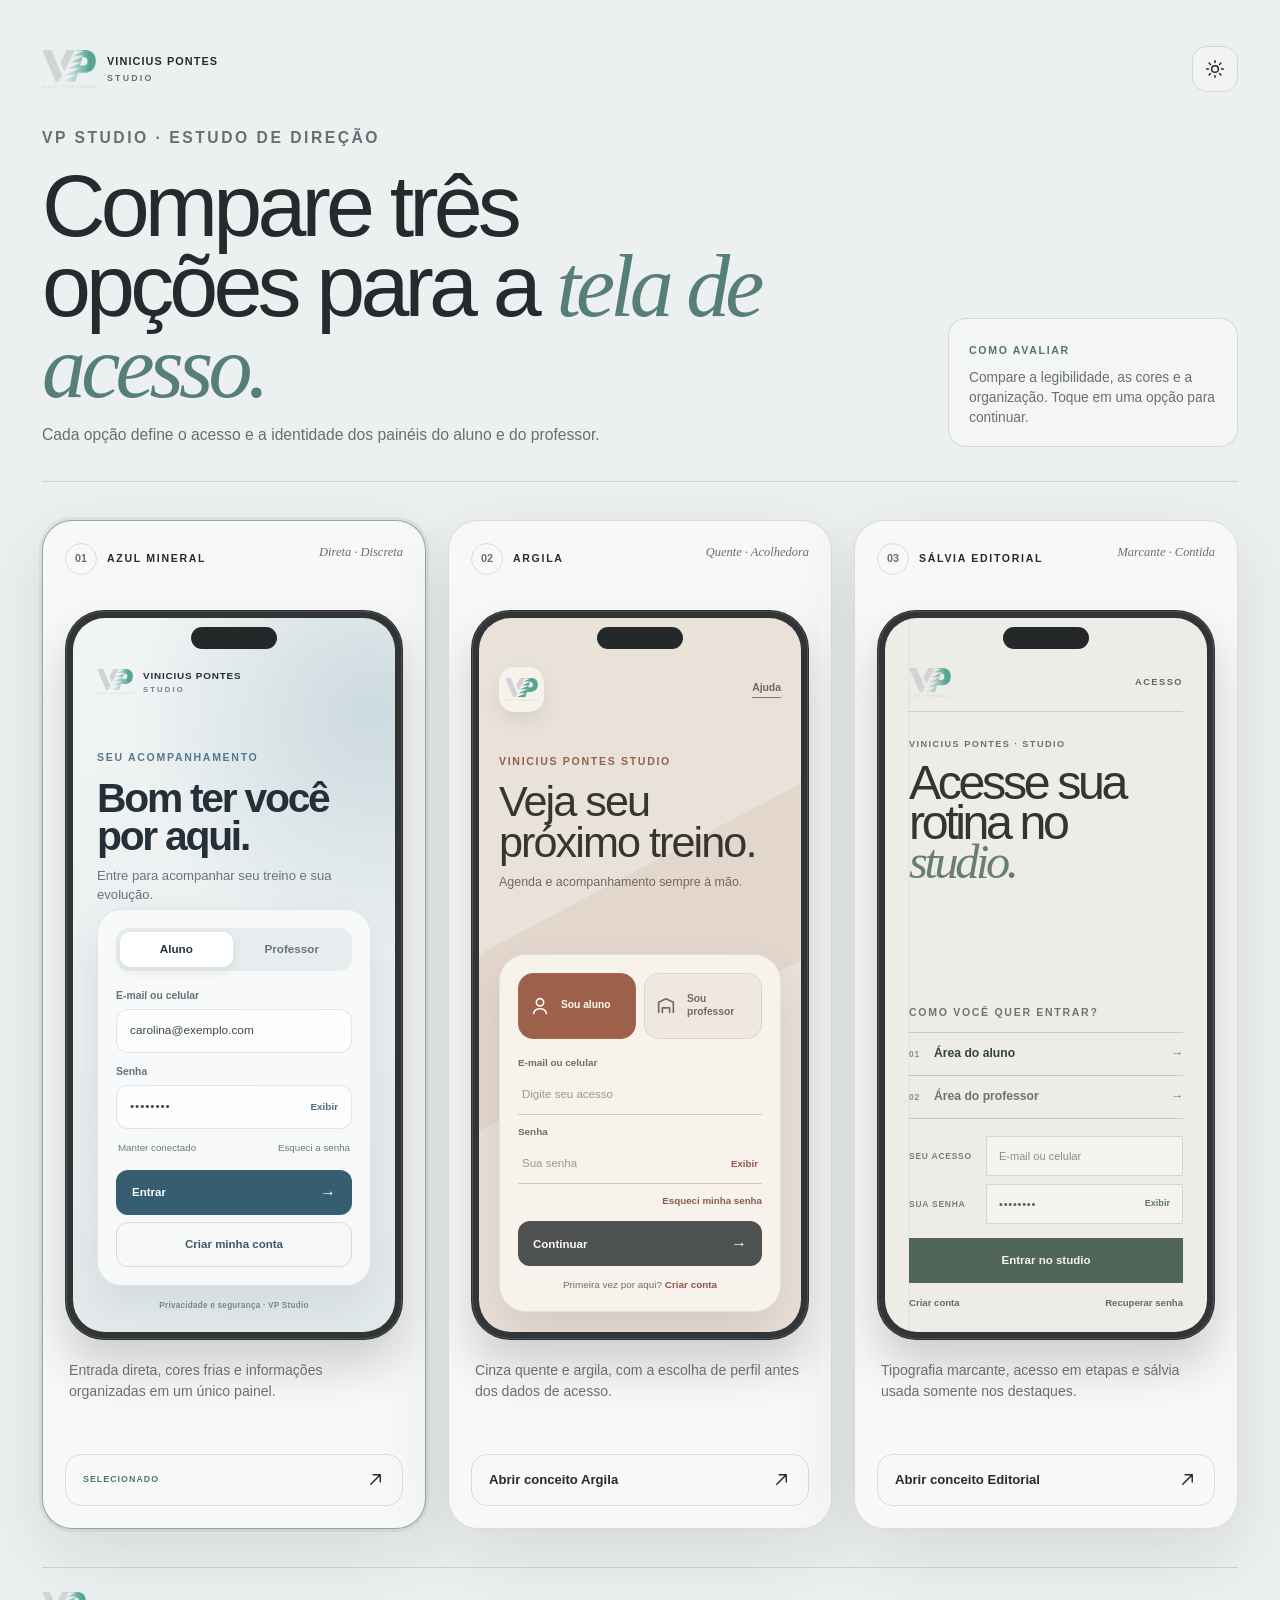
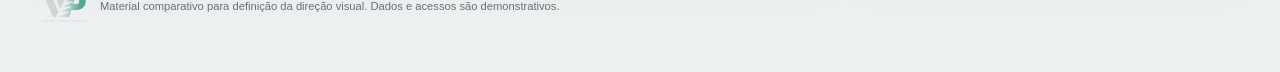
==== index.html @ a53270fe "Publicar demonstração VP Studio" ====
<!doctype html>
<html lang="pt-BR" data-experience="mineral">
  <head>
    <meta charset="UTF-8" />
    <meta name="viewport" content="width=device-width, initial-scale=1, viewport-fit=cover" />
    <meta name="theme-color" content="#f2f0eb" />
    <meta name="description" content="Aplicativo de homologação do Vinicius Pontes Studio." />
    <meta name="apple-mobile-web-app-capable" content="yes" />
    <meta name="apple-mobile-web-app-status-bar-style" content="default" />
    <meta name="apple-mobile-web-app-title" content="VP Studio" />
    <link rel="manifest" href="manifest.webmanifest" />
    <link rel="apple-touch-icon" href="assets/icons/icon-192.png" />
    <link rel="stylesheet" href="styles.css?v=9" />
    <link rel="stylesheet" href="experience-tokens.css?v=9" />
    <link rel="stylesheet" href="login-options.css?v=9" id="experience-picker-styles" />
    <title>VP Studio</title>
  </head>
  <body>
    <svg class="icon-library" aria-hidden="true">
      <symbol id="icon-home" viewBox="0 0 24 24">
        <path d="M3.5 10.7 12 3.8l8.5 6.9v9H4v-9Z" />
        <path d="M9.2 19.7v-5.5h5.6v5.5" />
      </symbol>
      <symbol id="icon-calendar" viewBox="0 0 24 24">
        <path d="M4 6.8h16v13H4zM7.5 3.5v6M16.5 3.5v6M4 10.5h16" />
      </symbol>
      <symbol id="icon-workout" viewBox="0 0 24 24">
        <path d="M7 7.2v9.6M4 9v6M17 7.2v9.6M20 9v6M7 12h10" />
      </symbol>
      <symbol id="icon-chart" viewBox="0 0 24 24">
        <path d="M4 19.5V5M4 19.5h16M7.5 16l3.2-4.1 3 1.9 5-7" />
      </symbol>
      <symbol id="icon-user" viewBox="0 0 24 24">
        <circle cx="12" cy="8" r="4" />
        <path d="M4.8 20c.8-4 3.2-6 7.2-6s6.4 2 7.2 6" />
      </symbol>
      <symbol id="icon-users" viewBox="0 0 24 24">
        <circle cx="9" cy="8.5" r="3.4" />
        <path d="M3.5 19c.6-3.4 2.5-5.2 5.5-5.2s4.9 1.8 5.5 5.2M15 6.2a3.2 3.2 0 0 1 0 6.1M15.5 14.3c2.8.2 4.5 1.7 5 4.7" />
      </symbol>
      <symbol id="icon-plus" viewBox="0 0 24 24">
        <path d="M12 4v16M4 12h16" />
      </symbol>
      <symbol id="icon-bell" viewBox="0 0 24 24">
        <path d="M18.2 9.9c0-3.8-2.2-6.2-6.2-6.2S5.8 6.1 5.8 9.9c0 4.8-1.8 5.4-2.2 7.1h16.8c-.4-1.7-2.2-2.3-2.2-7.1ZM9.4 20h5.2" />
      </symbol>
      <symbol id="icon-sun" viewBox="0 0 24 24">
        <circle cx="12" cy="12" r="4" />
        <path d="M12 2v2.2M12 19.8V22M2 12h2.2M19.8 12H22M4.9 4.9l1.6 1.6M17.5 17.5l1.6 1.6M19.1 4.9l-1.6 1.6M6.5 17.5l-1.6 1.6" />
      </symbol>
      <symbol id="icon-moon" viewBox="0 0 24 24">
        <path d="M20.2 15.2A8.2 8.2 0 0 1 8.8 3.8a8.2 8.2 0 1 0 11.4 11.4Z" />
      </symbol>
      <symbol id="icon-arrow" viewBox="0 0 24 24">
        <path d="M5 12h14M14 7l5 5-5 5" />
      </symbol>
      <symbol id="icon-back" viewBox="0 0 24 24">
        <path d="m14.5 5-7 7 7 7" />
      </symbol>
      <symbol id="icon-check" viewBox="0 0 24 24">
        <path d="m5 12.5 4.4 4.4L19.5 7" />
      </symbol>
      <symbol id="icon-credit" viewBox="0 0 24 24">
        <rect x="3.5" y="5" width="17" height="14" rx="2.5" />
        <path d="M3.5 9.5h17M7 15h4" />
      </symbol>
      <symbol id="icon-clock" viewBox="0 0 24 24">
        <circle cx="12" cy="12" r="8.5" />
        <path d="M12 7v5l3.5 2" />
      </symbol>
      <symbol id="icon-more" viewBox="0 0 24 24">
        <circle cx="5" cy="12" r="1" />
        <circle cx="12" cy="12" r="1" />
        <circle cx="19" cy="12" r="1" />
      </symbol>
      <symbol id="icon-search" viewBox="0 0 24 24">
        <circle cx="10.5" cy="10.5" r="6.5" />
        <path d="m15.5 15.5 4.5 4.5" />
      </symbol>
      <symbol id="icon-lock" viewBox="0 0 24 24">
        <rect x="5" y="10" width="14" height="10" rx="2" />
        <path d="M8 10V7.8a4 4 0 0 1 8 0V10" />
      </symbol>
      <symbol id="icon-download" viewBox="0 0 24 24">
        <path d="M12 3.5v11M7.5 10l4.5 4.5 4.5-4.5M4 19.5h16" />
      </symbol>
      <symbol id="icon-log-out" viewBox="0 0 24 24">
        <path d="M10 4H5v16h5M14 8l4 4-4 4M8 12h10" />
      </symbol>
      <symbol id="icon-palette" viewBox="0 0 24 24">
        <path d="M12 3.5a8.5 8.5 0 1 0 0 17h1.2a1.7 1.7 0 0 0 1.3-2.8 1.7 1.7 0 0 1 1.3-2.8H18a3.5 3.5 0 0 0 3.5-3.5A7.9 7.9 0 0 0 12 3.5Z" />
        <circle cx="7.8" cy="10" r=".8" />
        <circle cx="10.2" cy="6.9" r=".8" />
        <circle cx="14.2" cy="7" r=".8" />
        <circle cx="16.6" cy="10.1" r=".8" />
      </symbol>
      <symbol id="icon-close" viewBox="0 0 24 24">
        <path d="m6 6 12 12M18 6 6 18" />
      </symbol>
    </svg>

    <main id="app">
      <section class="experience-screen is-active" id="experience-screen" aria-labelledby="experience-title">
        <div class="concept-page">
          <header class="concept-header">
            <div class="concept-topbar">
              <div class="concept-brand" aria-label="Vinicius Pontes Studio">
                <img src="assets/brand/vp-logo-gradient.png" alt="" />
                <span>VINICIUS PONTES<small>STUDIO</small></span>
              </div>
              <button class="picker-theme-control" type="button" data-theme-toggle aria-label="Ativar tema escuro">
                <svg class="theme-icon theme-icon--light"><use href="#icon-sun"></use></svg>
                <svg class="theme-icon theme-icon--dark"><use href="#icon-moon"></use></svg>
              </button>
            </div>

            <div class="concept-heading">
              <p class="kicker">VP STUDIO · ESTUDO DE DIREÇÃO</p>
              <h1 id="experience-title">Compare três opções para a <em>tela de acesso.</em></h1>
              <p>Cada opção define o acesso e a identidade dos painéis do aluno e do professor.</p>
            </div>

            <aside class="review-note">
              <span>COMO AVALIAR</span>
              <p>Compare a legibilidade, as cores e a organização. Toque em uma opção para continuar.</p>
            </aside>
          </header>

          <section class="concept-grid" aria-label="Alternativas para a tela de acesso">
            <article class="concept-card concept-card--mineral">
              <header class="concept-card__header">
                <div>
                  <span class="concept-number">01</span>
                  <p>AZUL MINERAL</p>
                </div>
                <span class="concept-tone">Direta · Discreta</span>
              </header>

              <div class="phone-frame">
                <section class="login-preview login-preview--mineral" aria-label="Prévia do conceito Azul Mineral">
                  <header class="mineral-brand">
                    <img src="assets/brand/vp-logo-gradient.png" alt="VP Studio" />
                    <span><strong>VINICIUS PONTES</strong><small>STUDIO</small></span>
                  </header>

                  <div class="mineral-intro">
                    <span class="screen-label">SEU ACOMPANHAMENTO</span>
                    <h2>Bom ter você<br />por aqui.</h2>
                    <p>Entre para acompanhar seu treino e sua evolução.</p>
                  </div>

                  <div class="mineral-form">
                    <div class="role-segment" aria-label="Tipo de acesso">
                      <span class="is-active">Aluno</span>
                      <span>Professor</span>
                    </div>
                    <label class="preview-field">
                      <span>E-mail ou celular</span>
                      <span class="input-surface">carolina@exemplo.com</span>
                    </label>
                    <label class="preview-field">
                      <span>Senha</span>
                      <span class="input-surface input-surface--password">•••••••• <b>Exibir</b></span>
                    </label>
                    <div class="form-assist">
                      <span>Manter conectado</span>
                      <span>Esqueci a senha</span>
                    </div>
                    <span class="preview-primary">Entrar <b aria-hidden="true">→</b></span>
                    <span class="preview-secondary">Criar minha conta</span>
                  </div>

                  <footer class="preview-footer">Privacidade e segurança · VP Studio</footer>
                </section>
              </div>

              <p class="concept-description">Entrada direta, cores frias e informações organizadas em um único painel.</p>
              <button class="open-concept" type="button" data-experience-choice="mineral">
                <span>Abrir conceito Mineral</span>
                <svg viewBox="0 0 24 24" aria-hidden="true"><path d="M6 18 18 6M9 6h9v9" /></svg>
              </button>
            </article>

            <article class="concept-card concept-card--terracota">
              <header class="concept-card__header">
                <div>
                  <span class="concept-number">02</span>
                  <p>ARGILA</p>
                </div>
                <span class="concept-tone">Quente · Acolhedora</span>
              </header>

              <div class="phone-frame">
                <section class="login-preview login-preview--terracota" aria-label="Prévia do conceito Argila">
                  <header class="clay-topbar">
                    <span class="clay-mark"><img src="assets/brand/vp-logo.png" alt="VP Studio" /></span>
                    <span class="clay-support">Ajuda</span>
                  </header>

                  <div class="clay-message">
                    <span class="screen-label">VINICIUS PONTES STUDIO</span>
                    <h2>Veja seu<br />próximo treino.</h2>
                    <p>Agenda e acompanhamento sempre à mão.</p>
                  </div>

                  <div class="clay-panel">
                    <div class="role-cards" aria-label="Tipo de acesso">
                      <span class="role-card is-active">
                        <svg viewBox="0 0 24 24" aria-hidden="true"><path d="M12 12a4 4 0 1 0 0-8 4 4 0 0 0 0 8ZM5 20c.8-3.3 3.2-5 7-5s6.2 1.7 7 5" /></svg>
                        <b>Sou aluno</b>
                      </span>
                      <span class="role-card">
                        <svg viewBox="0 0 24 24" aria-hidden="true"><path d="M4 19V8l8-4 8 4v11M8 19v-5h8v5" /></svg>
                        <b>Sou professor</b>
                      </span>
                    </div>
                    <label class="clay-field">
                      <span>E-mail ou celular</span>
                      <span class="clay-input">Digite seu acesso</span>
                    </label>
                    <label class="clay-field">
                      <span>Senha</span>
                      <span class="clay-input clay-input--password">Sua senha <b>Exibir</b></span>
                    </label>
                    <span class="clay-forgot">Esqueci minha senha</span>
                    <span class="clay-primary">Continuar <b aria-hidden="true">→</b></span>
                    <p class="clay-account">Primeira vez por aqui? <strong>Criar conta</strong></p>
                  </div>
                </section>
              </div>

              <p class="concept-description">Cinza quente e argila, com a escolha de perfil antes dos dados de acesso.</p>
              <button class="open-concept" type="button" data-experience-choice="terracota">
                <span>Abrir conceito Argila</span>
                <svg viewBox="0 0 24 24" aria-hidden="true"><path d="M6 18 18 6M9 6h9v9" /></svg>
              </button>
            </article>

            <article class="concept-card concept-card--editorial">
              <header class="concept-card__header">
                <div>
                  <span class="concept-number">03</span>
                  <p>SÁLVIA EDITORIAL</p>
                </div>
                <span class="concept-tone">Marcante · Contida</span>
              </header>

              <div class="phone-frame">
                <section class="login-preview login-preview--editorial" aria-label="Prévia do conceito Sálvia Editorial">
                  <header class="editorial-top">
                    <img src="assets/brand/vp-logo-gradient.png" alt="VP Studio" />
                    <span>ACESSO</span>
                  </header>

                  <div class="editorial-title">
                    <p>VINICIUS PONTES · STUDIO</p>
                    <h2>Acesse sua<br />rotina no<br /><em>studio.</em></h2>
                  </div>

                  <div class="editorial-access">
                    <span class="editorial-label">COMO VOCÊ QUER ENTRAR?</span>
                    <div class="editorial-roles" aria-label="Tipo de acesso">
                      <span class="is-active"><b>01</b> Área do aluno <i>→</i></span>
                      <span><b>02</b> Área do professor <i>→</i></span>
                    </div>
                    <label class="editorial-field">
                      <span>SEU ACESSO</span>
                      <span class="editorial-input">E-mail ou celular</span>
                    </label>
                    <label class="editorial-field">
                      <span>SUA SENHA</span>
                      <span class="editorial-input editorial-input--password">•••••••• <b>Exibir</b></span>
                    </label>
                    <span class="editorial-primary">Entrar no studio</span>
                    <div class="editorial-links">
                      <span>Criar conta</span>
                      <span>Recuperar senha</span>
                    </div>
                  </div>
                </section>
              </div>

              <p class="concept-description">Tipografia marcante, acesso em etapas e sálvia usada somente nos destaques.</p>
              <button class="open-concept" type="button" data-experience-choice="editorial">
                <span>Abrir conceito Editorial</span>
                <svg viewBox="0 0 24 24" aria-hidden="true"><path d="M6 18 18 6M9 6h9v9" /></svg>
              </button>
            </article>
          </section>

          <footer class="page-footer">
            <img src="assets/brand/vp-logo-gradient.png" alt="" />
            <p>Material comparativo para definição da direção visual. Dados e acessos são demonstrativos.</p>
          </footer>
        </div>
      </section>

      <section class="login-screen" id="login-screen" aria-labelledby="login-title" hidden>
        <aside class="login-story" aria-label="Apresentação do studio">
          <div class="login-story__brand">
            <img src="assets/brand/vp-logo-gradient.png" alt="Vinicius Pontes Studio" />
            <span>SAÚDE <i></i> PERFORMANCE</span>
          </div>
          <div class="login-story__copy">
            <span class="overline">ACOMPANHAMENTO INDIVIDUAL</span>
            <h1>Disciplina supera motivação.</h1>
            <p>Treinos, horários e acompanhamento em um só acesso.</p>
          </div>
          <div class="login-story__status">
            <span>AMBIENTE DE TESTES</span>
            <strong>Use apenas dados fictícios</strong>
          </div>
        </aside>

        <section class="login-panel">
          <header class="login-panel__header">
            <a class="mobile-brand" href="index.html" aria-label="VP Studio">
              <img src="assets/brand/vp-logo-gradient.png" alt="" />
              <span>VINICIUS PONTES<small>STUDIO</small></span>
            </a>
            <div class="login-panel__controls">
              <button class="icon-control" type="button" data-open-experience aria-label="Trocar visual">
                <svg><use href="#icon-palette"></use></svg>
              </button>
              <button class="icon-control theme-control" type="button" data-theme-toggle aria-label="Ativar tema escuro">
                <svg class="theme-icon theme-icon--light"><use href="#icon-sun"></use></svg>
                <svg class="theme-icon theme-icon--dark"><use href="#icon-moon"></use></svg>
              </button>
            </div>
          </header>

          <div class="login-panel__body">
            <div class="login-heading">
              <span class="overline">ACESSO AO STUDIO</span>
              <h2 id="login-title">Boas-vindas.</h2>
              <p class="login-motto">Disciplina supera motivação.</p>
              <p class="login-instruction">Escolha seu perfil para continuar.</p>
            </div>

            <div class="role-selector" role="group" aria-label="Perfil de acesso">
              <button class="role-selector__item is-active" type="button" data-access-role="student" aria-pressed="true">
                <svg><use href="#icon-user"></use></svg>
                <span><strong>Aluno</strong><small>Treinos e acompanhamento</small></span>
              </button>
              <button class="role-selector__item" type="button" data-access-role="coach" aria-pressed="false">
                <svg><use href="#icon-users"></use></svg>
                <span><strong>Professor</strong><small>Gestão do studio</small></span>
              </button>
            </div>

            <form class="login-form" id="login-form">
              <label class="field">
                <span>E-mail ou celular</span>
                <input id="login-identity" name="identity" type="text" value="carolina@vpstudio.com.br" autocomplete="username" required />
              </label>
              <label class="field">
                <span>Senha</span>
                <span class="field__password">
                  <input id="login-password" name="password" type="password" value="homologacao" autocomplete="current-password" required />
                  <button type="button" id="password-toggle" aria-label="Mostrar senha">Mostrar</button>
                </span>
              </label>
              <div class="login-help">
                <label><input type="checkbox" checked /> <span>Manter acesso neste aparelho</span></label>
                <button type="button" class="text-button" data-toast="Confira o e-mail cadastrado para recuperar sua senha.">Esqueci a senha</button>
              </div>
              <button class="button button--primary button--full" type="submit">
                Entrar
                <svg><use href="#icon-arrow"></use></svg>
              </button>
            </form>

            <div class="login-separator"><span>PRIMEIRO ACESSO</span></div>
            <button class="button button--secondary button--full" type="button" data-route="account">
              Criar minha conta
            </button>
          </div>
        </section>
      </section>

      <section class="workspace-shell" id="workspace-shell" hidden>
        <aside class="app-rail" aria-label="Navegação principal">
          <button class="rail-brand" type="button" data-route="home" aria-label="Ir para o início">
            <img src="assets/brand/vp-logo-gradient.png" alt="VP" />
          </button>
          <div class="rail-context">
            <span>VINICIUS PONTES</span>
            <strong>Studio</strong>
            <small id="rail-role">Área do aluno</small>
          </div>
          <nav class="rail-nav" id="rail-nav"></nav>
          <div class="rail-footer">
            <button class="rail-action" type="button" id="install-app-button" hidden>
              <svg><use href="#icon-download"></use></svg>
              <span>Instalar aplicativo</span>
            </button>
            <button class="rail-action" type="button" data-theme-toggle>
              <svg class="theme-icon theme-icon--light"><use href="#icon-sun"></use></svg>
              <svg class="theme-icon theme-icon--dark"><use href="#icon-moon"></use></svg>
              <span>Tema</span>
            </button>
            <button class="rail-action" type="button" data-logout>
              <svg><use href="#icon-log-out"></use></svg>
              <span>Sair</span>
            </button>
          </div>
        </aside>

        <section class="workspace">
          <header class="workspace-header">
            <div class="mobile-app-brand">
              <img src="assets/brand/vp-logo-gradient.png" alt="VP" />
              <span id="mobile-context">STUDIO</span>
            </div>
            <div class="workspace-title">
              <span id="page-overline">VISÃO GERAL</span>
              <h1 id="page-title">Início</h1>
            </div>
            <div class="workspace-actions">
              <span class="environment-badge">AVALIAÇÃO</span>
              <button class="icon-control workspace-theme-control" type="button" data-theme-toggle aria-label="Ativar tema escuro">
                <svg class="theme-icon theme-icon--light"><use href="#icon-sun"></use></svg>
                <svg class="theme-icon theme-icon--dark"><use href="#icon-moon"></use></svg>
              </button>
              <button class="icon-control" type="button" data-toast="Lembretes: check-in de hoje e aula às 18:30." aria-label="Notificações">
                <svg><use href="#icon-bell"></use></svg>
              </button>
              <button class="profile-chip" type="button" data-account-menu aria-haspopup="dialog" aria-label="Abrir conta">
                <span id="header-avatar">CM</span>
                <span><strong id="header-name">Carolina Mendes</strong><small id="header-role">Aluno</small></span>
              </button>
            </div>
          </header>

          <main class="workspace-content">
            <section class="app-view is-active" data-view="student-home">
              <header class="page-intro">
                <div>
                  <span class="overline">TERÇA, 28 DE JULHO</span>
                  <h2>Bom dia, Carolina.</h2>
                  <p class="daily-line">“Técnica primeiro. Carga depois.”</p>
                </div>
                <button class="button button--secondary desktop-only" type="button" data-route="agenda">
                  Ver agenda
                  <svg><use href="#icon-arrow"></use></svg>
                </button>
              </header>

              <button class="wellness-hero" type="button" data-route="wellness" id="wellness-hero">
                <span class="wellness-hero__status">
                  <i></i>
                  <small>CHECK-IN DE HOJE</small>
                  <strong id="wellness-status-title">Pendente</strong>
                </span>
                <span class="wellness-hero__copy">
                  <strong id="wellness-question-title">Como seu corpo está hoje?</strong>
                  <span id="wellness-question-helper">Sono, energia, recuperação e desconfortos em poucos passos.</span>
                </span>
                <span class="wellness-hero__action">
                  <b id="wellness-action-label">Responder agora</b>
                  <svg><use href="#icon-arrow"></use></svg>
                </span>
              </button>

              <section class="dashboard-grid dashboard-grid--student">
                <article class="card next-session-card">
                  <header class="card-header">
                    <span class="card-kicker">PRÓXIMA AULA</span>
                    <span class="status-pill status-pill--confirmed">Confirmada</span>
                  </header>
                  <div class="session-time">
                    <strong>18:30</strong>
                    <span><b>Hoje</b><small>Treino acompanhado</small></span>
                  </div>
                  <div class="session-meta">
                    <span>Grupo de força</span>
                    <span>50 min</span>
                  </div>
                  <button class="card-link" type="button" data-route="agenda">
                    Ver detalhes
                    <svg><use href="#icon-arrow"></use></svg>
                  </button>
                </article>

                <article class="card current-workout-card">
                  <header class="card-header">
                    <span class="card-kicker">TREINO ATUAL</span>
                    <span class="status-pill">12 de 16</span>
                  </header>
                  <h3>Força e mobilidade</h3>
                  <p>Inferiores, core e estabilidade de ombros.</p>
                  <div class="progress-block">
                    <span><b>75%</b> do ciclo concluído</span>
                    <i><b style="width:75%"></b></i>
                  </div>
                  <button class="card-link" type="button" data-route="workout">
                    Abrir treino
                    <svg><use href="#icon-arrow"></use></svg>
                  </button>
                </article>

                <article class="card payment-card">
                  <header class="card-header">
                    <span class="card-kicker">FINANCEIRO</span>
                    <svg><use href="#icon-credit"></use></svg>
                  </header>
                  <strong>Mensalidade vence em 3 dias</strong>
                  <p>Vencimento em 31 de julho.</p>
                  <button class="card-link" type="button" data-toast="Mensalidade de julho selecionada.">
                    Ver mensalidade
                    <svg><use href="#icon-arrow"></use></svg>
                  </button>
                </article>
              </section>

              <section class="section-block">
                <header class="section-title">
                  <div>
                    <span class="overline">SEU MÊS</span>
                    <h3>Acompanhamento</h3>
                  </div>
                  <button class="text-button" type="button" data-route="evolution">Ver evolução</button>
                </header>
                <div class="metric-strip">
                  <article>
                    <span>Frequência</span>
                    <strong>86%</strong>
                    <small>12 de 14 aulas</small>
                  </article>
                  <article>
                    <span>Carga total</span>
                    <strong>+8,2%</strong>
                    <small>em relação a junho</small>
                  </article>
                  <article>
                    <span>PSR média</span>
                    <strong>7,6</strong>
                    <small>últimos 14 dias</small>
                  </article>
                  <article>
                    <span>Sequência</span>
                    <strong>4</strong>
                    <small>semanas ativas</small>
                  </article>
                </div>
              </section>

              <section class="section-block">
                <header class="section-title">
                  <div>
                    <span class="overline">MURAL DO STUDIO</span>
                    <h3>Comunicados</h3>
                  </div>
                  <button class="text-button" type="button" data-toast="Você está vendo os comunicados mais recentes.">Ver todos</button>
                </header>
                <div class="notice-grid">
                  <button class="notice-card" type="button" data-toast="As avaliações físicas podem ser agendadas pela agenda.">
                    <span>28 JUL</span>
                    <strong>Semana de avaliação física</strong>
                    <p>Horários extras disponíveis até sexta-feira.</p>
                  </button>
                  <button class="notice-card notice-card--quiet" type="button" data-toast="Desafio de frequência selecionado.">
                    <span>01 AGO</span>
                    <strong>Desafio de frequência</strong>
                    <p>Quatro semanas para construir uma rotina consistente.</p>
                  </button>
                </div>
              </section>
            </section>

            <section class="app-view" data-view="student-agenda">
              <header class="page-intro page-intro--compact">
                <div>
                  <span class="overline">AGENDA</span>
                  <h2>Suas próximas aulas</h2>
                  <p>Agende, remarque ou acompanhe suas recorrências.</p>
                </div>
                <button class="button button--primary" type="button" data-toast="Escolha um dia e horário para continuar.">
                  <svg><use href="#icon-plus"></use></svg>
                  Agendar aula
                </button>
              </header>
              <div class="date-strip" role="list" aria-label="Dias da semana">
                <button type="button"><span>SEG</span><strong>27</strong></button>
                <button class="is-active" type="button"><span>TER</span><strong>28</strong><i></i></button>
                <button type="button"><span>QUA</span><strong>29</strong></button>
                <button type="button"><span>QUI</span><strong>30</strong></button>
                <button type="button"><span>SEX</span><strong>31</strong></button>
                <button type="button"><span>SÁB</span><strong>01</strong></button>
              </div>
              <div class="schedule-list">
                <article class="schedule-item schedule-item--accent">
                  <time>18:30</time>
                  <span class="schedule-item__line"></span>
                  <div>
                    <span class="status-pill status-pill--confirmed">Confirmada</span>
                    <h3>Treino acompanhado</h3>
                    <p>Grupo de força · Vinicius Pontes · 50 min</p>
                  </div>
                  <button class="icon-control" type="button" data-toast="Detalhes desta aula abertos."><svg><use href="#icon-more"></use></svg></button>
                </article>
                <article class="schedule-item">
                  <time>17:45</time>
                  <span class="schedule-item__line"></span>
                  <div>
                    <span class="status-pill">Recorrente</span>
                    <h3>Treino individual</h3>
                    <p>Quinta, 30 de julho · 60 min</p>
                  </div>
                  <button class="icon-control" type="button" data-toast="Detalhes desta aula abertos."><svg><use href="#icon-more"></use></svg></button>
                </article>
                <article class="schedule-item">
                  <time>09:00</time>
                  <span class="schedule-item__line"></span>
                  <div>
                    <span class="status-pill status-pill--attention">Avaliação</span>
                    <h3>Avaliação física</h3>
                    <p>Sábado, 1 de agosto · 45 min</p>
                  </div>
                  <button class="icon-control" type="button" data-toast="Detalhes desta avaliação abertos."><svg><use href="#icon-more"></use></svg></button>
                </article>
              </div>
            </section>

            <section class="app-view" data-view="student-workout">
              <header class="page-intro page-intro--compact">
                <div>
                  <span class="overline">CICLO 03 · TREINO 12</span>
                  <h2>Força e mobilidade</h2>
                  <p>Atualizado por Vinicius em 27 de julho.</p>
                </div>
                <span class="workout-duration"><svg><use href="#icon-clock"></use></svg> 52 min</span>
              </header>
              <div class="workout-summary">
                <div><span>Exercícios</span><strong>7</strong></div>
                <div><span>Séries</span><strong>24</strong></div>
                <div><span>Ênfase</span><strong>Inferiores</strong></div>
                <div><span>Última PSE</span><strong>7/10</strong></div>
              </div>
              <div class="exercise-list">
                <article>
                  <span class="exercise-order">01</span>
                  <div class="exercise-thumb"><span>AG</span></div>
                  <div><h3>Agachamento livre</h3><p>4 séries · 8 repetições · 42 kg</p></div>
                  <button class="icon-control" type="button" data-toast="Agachamento livre selecionado."><svg><use href="#icon-arrow"></use></svg></button>
                </article>
                <article>
                  <span class="exercise-order">02</span>
                  <div class="exercise-thumb"><span>LG</span></div>
                  <div><h3>Leg press 45°</h3><p>4 séries · 10 repetições · 120 kg</p></div>
                  <button class="icon-control" type="button" data-toast="Leg press 45° selecionado."><svg><use href="#icon-arrow"></use></svg></button>
                </article>
                <article>
                  <span class="exercise-order">03</span>
                  <div class="exercise-thumb"><span>ST</span></div>
                  <div><h3>Stiff com halteres</h3><p>3 séries · 10 repetições · 18 kg</p></div>
                  <button class="icon-control" type="button" data-toast="Stiff com halteres selecionado."><svg><use href="#icon-arrow"></use></svg></button>
                </article>
                <article>
                  <span class="exercise-order">04</span>
                  <div class="exercise-thumb"><span>RM</span></div>
                  <div><h3>Remada baixa</h3><p>3 séries · 12 repetições · 32 kg</p></div>
                  <button class="icon-control" type="button" data-toast="Remada baixa selecionada."><svg><use href="#icon-arrow"></use></svg></button>
                </article>
              </div>
              <button class="button button--primary button--start" type="button" id="start-workout">
                Iniciar treino
                <svg><use href="#icon-arrow"></use></svg>
              </button>
            </section>

            <section class="app-view" data-view="student-evolution">
              <header class="page-intro page-intro--compact">
                <div>
                  <span class="overline">HISTÓRICO COMPLETO</span>
                  <h2>Sua evolução</h2>
                  <p>Veja seu histórico de cargas, frequência e medidas.</p>
                </div>
                <select class="period-select" aria-label="Período dos gráficos">
                  <option>Últimos 3 meses</option>
                  <option>Últimos 6 meses</option>
                  <option>Último ano</option>
                </select>
              </header>
              <div class="chart-grid">
                <article class="card chart-card chart-card--wide">
                  <header class="card-header">
                    <div><span class="card-kicker">CARGA TOTAL</span><strong>+18,4%</strong></div>
                    <span class="chart-key"><i></i> Quilos movimentados</span>
                  </header>
                  <svg class="line-chart" viewBox="0 0 720 260" preserveAspectRatio="none" role="img" aria-label="Carga total crescente de maio a julho">
                    <defs>
                      <linearGradient id="studentArea" x1="0" x2="0" y1="0" y2="1">
                        <stop offset="0" stop-color="var(--accent)" stop-opacity=".28" />
                        <stop offset="1" stop-color="var(--accent)" stop-opacity="0" />
                      </linearGradient>
                    </defs>
                    <g class="chart-grid-lines"><path d="M0 40H720M0 100H720M0 160H720M0 220H720" /></g>
                    <path class="chart-area-fill" d="M0 210C90 194 105 173 180 181s115-70 180-60 91-44 180-26 108-40 180-55V260H0Z" fill="url(#studentArea)" />
                    <path class="chart-main-line" d="M0 210C90 194 105 173 180 181s115-70 180-60 91-44 180-26 108-40 180-55" />
                    <g class="chart-points"><circle cx="180" cy="181" r="5" /><circle cx="360" cy="121" r="5" /><circle cx="540" cy="95" r="5" /><circle cx="720" cy="40" r="5" /></g>
                  </svg>
                  <div class="chart-labels"><span>MAI</span><span>JUN</span><span>JUL</span><span>AGO</span></div>
                </article>
                <article class="card chart-card">
                  <header class="card-header"><div><span class="card-kicker">FREQUÊNCIA</span><strong>86%</strong></div></header>
                  <div class="donut-chart" style="--value:86"><span><strong>12</strong><small>de 14 aulas</small></span></div>
                  <p>Meta mensal: 85%</p>
                </article>
                <article class="card chart-card">
                  <header class="card-header"><div><span class="card-kicker">RECUPERAÇÃO</span><strong>7,6</strong></div></header>
                  <div class="bar-chart" aria-label="PSR dos últimos sete dias">
                    <i style="--bar:62%"></i><i style="--bar:78%"></i><i style="--bar:70%"></i><i style="--bar:85%"></i><i style="--bar:74%"></i><i style="--bar:90%"></i><i style="--bar:80%"></i>
                  </div>
                  <div class="week-labels"><span>S</span><span>T</span><span>Q</span><span>Q</span><span>S</span><span>S</span><span>D</span></div>
                </article>
                <article class="card chart-card chart-card--wide">
                  <header class="card-header">
                    <div><span class="card-kicker">MEDIDAS CORPORAIS</span><strong>Histórico</strong></div>
                    <button class="text-button" type="button" data-toast="Avaliações físicas selecionadas.">Abrir avaliações</button>
                  </header>
                  <div class="measure-table">
                    <div><span>Medida</span><span>Mai</span><span>Jun</span><span>Jul</span><span>Variação</span></div>
                    <div><strong>Cintura</strong><span>78 cm</span><span>76 cm</span><span>74 cm</span><b>-4 cm</b></div>
                    <div><strong>Quadril</strong><span>102 cm</span><span>101 cm</span><span>100 cm</span><b>-2 cm</b></div>
                    <div><strong>Coxa</strong><span>57 cm</span><span>58 cm</span><span>59 cm</span><b>+2 cm</b></div>
                  </div>
                </article>
              </div>
            </section>

            <section class="app-view" data-view="student-profile">
              <header class="page-intro page-intro--compact">
                <div>
                  <span class="overline">CONTA E PREFERÊNCIAS</span>
                  <h2>Meu perfil</h2>
                  <p>Dados pessoais, acompanhamento e privacidade.</p>
                </div>
              </header>
              <div class="profile-layout">
                <article class="profile-summary card">
                  <div class="profile-summary__avatar">CM</div>
                  <h3>Carolina Mendes</h3>
                  <p>Aluna desde março de 2025</p>
                  <span class="status-pill status-pill--confirmed">Plano ativo</span>
                </article>
                <div class="settings-list">
                  <button type="button" data-toast="Edição de dados pessoais aberta."><span><strong>Dados pessoais</strong><small>Nome, contato e data de nascimento</small></span><svg><use href="#icon-arrow"></use></svg></button>
                  <button type="button" data-toast="Preferências de acompanhamento abertas."><span><strong>Acompanhamento</strong><small>Modelo corporal, ciclo e permissões</small></span><svg><use href="#icon-arrow"></use></svg></button>
                  <button type="button" data-toast="Histórico de formulários aberto."><span><strong>Formulários e avaliações</strong><small>Versões respondidas e novas solicitações</small></span><svg><use href="#icon-arrow"></use></svg></button>
                  <button type="button" data-toast="Central de privacidade aberta."><span><strong>Privacidade e segurança</strong><small>Senha, sessões e uso dos seus dados</small></span><svg><use href="#icon-arrow"></use></svg></button>
                  <button type="button" id="mobile-install-row"><span><strong>Instalar neste aparelho</strong><small>Acesso pela tela inicial, sem depender do navegador</small></span><svg><use href="#icon-download"></use></svg></button>
                  <button type="button" data-logout><span><strong>Sair da conta</strong><small>Encerrar esta sessão de homologação</small></span><svg><use href="#icon-log-out"></use></svg></button>
                </div>
              </div>
            </section>

            <section class="app-view wellness-view" data-view="wellness">
              <header class="flow-header">
                <button class="back-control" type="button" data-route="home" aria-label="Voltar ao início">
                  <svg><use href="#icon-back"></use></svg>
                </button>
                <div>
                  <span class="overline">CHECK-IN DIÁRIO</span>
                  <h2>Seu bem-estar</h2>
                </div>
                <span class="flow-step" id="wellness-step-label">1 de 9</span>
              </header>
              <div class="flow-progress" aria-hidden="true"><i id="wellness-progress"></i></div>
              <section class="wellness-stage" id="wellness-stage" aria-live="polite"></section>
              <footer class="flow-actions">
                <button class="button button--secondary" type="button" id="wellness-back">Voltar</button>
                <button class="button button--primary" type="button" id="wellness-next">
                  Continuar
                  <svg><use href="#icon-arrow"></use></svg>
                </button>
              </footer>
              <p class="flow-privacy">
                Nesta demonstração, as respostas ficam somente neste aparelho. Use apenas dados fictícios.
              </p>
            </section>

            <section class="app-view" data-view="coach-home">
              <header class="page-intro">
                <div>
                  <span class="overline">TERÇA, 28 DE JULHO</span>
                  <h2>Bom dia, Vinicius.</h2>
                  <p>Há 3 registros recentes para consultar antes das próximas aulas.</p>
                </div>
                <button class="button button--primary" type="button" data-route="training">
                  <svg><use href="#icon-plus"></use></svg>
                  Novo treino
                </button>
              </header>

              <div class="coach-metrics">
                <article><span>ALUNOS ATIVOS</span><strong>42</strong><small>3 novos neste mês</small></article>
                <article><span>CHECK-INS HOJE</span><strong>31<small>/42</small></strong><i><b style="width:74%"></b></i></article>
                <article><span>AULAS HOJE</span><strong>9</strong><small>2 horários livres</small></article>
                <article class="coach-metrics__attention"><span>NOVOS REGISTROS</span><strong>3</strong><small>desde o último acesso</small></article>
              </div>

              <div class="coach-dashboard-grid">
                <article class="card attention-card">
                  <header class="section-title">
                    <div><span class="overline">ATUALIZAÇÕES DOS ALUNOS</span><h3>Registros recentes</h3></div>
                    <button class="text-button" type="button" data-route="students">Ver alunos</button>
                  </header>
                  <div class="attention-list">
                    <button type="button" data-toast="Histórico de Larissa aberto.">
                      <span class="list-avatar list-avatar--rose">LM</span>
                      <span><strong>Larissa Martins</strong><small>PSR 3 · dor lombar · hoje, 07:42</small></span>
                      <b class="reason-label reason-label--high">Dor sinalizada</b>
                    </button>
                    <button type="button" data-toast="Histórico de Rafael aberto.">
                      <span class="list-avatar list-avatar--blue">RB</span>
                      <span><strong>Rafael Brito</strong><small>3 faltas consecutivas · última aula em 17/07</small></span>
                      <b class="reason-label">3 faltas</b>
                    </button>
                    <button type="button" data-toast="Histórico de Carolina aberto.">
                      <span class="list-avatar list-avatar--sand">CM</span>
                      <span><strong>Carolina Mendes</strong><small>PSE 8 em 2 treinos · carga +12%</small></span>
                      <b class="reason-label">PSE elevada</b>
                    </button>
                  </div>
                </article>

                <article class="card collective-chart-card">
                  <header class="section-title">
                    <div><span class="overline">ÚLTIMOS 14 DIAS</span><h3>Média da PSR informada</h3></div>
                    <strong class="chart-value">7,8<small>/10</small></strong>
                  </header>
                  <svg class="line-chart line-chart--compact" viewBox="0 0 560 220" preserveAspectRatio="none" role="img" aria-label="Média da PSR informada no período">
                    <g class="chart-grid-lines"><path d="M0 40H560M0 100H560M0 160H560" /></g>
                    <path class="chart-main-line" d="M0 137C52 119 61 150 112 128s61-68 112-41 62 57 112 32 70-63 112-42 61 8 112-39" />
                    <g class="chart-points"><circle cx="448" cy="77" r="5" /><circle cx="560" cy="38" r="5" /></g>
                  </svg>
                  <div class="chart-labels"><span>15 JUL</span><span>21 JUL</span><span>28 JUL</span></div>
                </article>
              </div>

              <section class="section-block">
                <header class="section-title">
                  <div><span class="overline">PRÓXIMOS HORÁRIOS</span><h3>Agenda de hoje</h3></div>
                  <button class="text-button" type="button" data-route="coach-agenda">Agenda completa</button>
                </header>
                <div class="compact-agenda">
                  <article><time>16:00</time><i></i><span><strong>Avaliação física</strong><small>Mariana Costa · 45 min</small></span><b>1 aluno</b></article>
                  <article><time>18:30</time><i></i><span><strong>Treino acompanhado</strong><small>Grupo de força · 50 min</small></span><b>6 alunos</b></article>
                  <article><time>19:30</time><i></i><span><strong>Treino individual</strong><small>Henrique Sousa · 60 min</small></span><b>1 aluno</b></article>
                </div>
              </section>
            </section>

            <section class="app-view" data-view="coach-students">
              <header class="page-intro page-intro--compact">
                <div><span class="overline">42 ALUNOS ATIVOS</span><h2>Alunos</h2><p>Histórico, treino e acompanhamento em um único registro.</p></div>
                <button class="button button--primary" type="button" data-toast="Cadastro de novo aluno selecionado."><svg><use href="#icon-plus"></use></svg> Convidar aluno</button>
              </header>
              <label class="search-field"><svg><use href="#icon-search"></use></svg><input type="search" id="student-search" placeholder="Buscar por nome ou objetivo" /></label>
              <div class="student-table" id="student-table">
                <div class="student-table__head"><span>Aluno</span><span>Último check-in</span><span>Próxima aula</span><span>Frequência</span><span>Status</span></div>
                <button type="button" data-student-name="Larissa Martins" data-toast="Histórico de Larissa aberto."><span><i class="list-avatar list-avatar--rose">LM</i><b>Larissa Martins<small>Força e qualidade de vida</small></b></span><span>PSR 3 · 07:42</span><span>Hoje, 17:30</span><span>82%</span><em class="reason-label reason-label--high">Dor informada</em></button>
                <button type="button" data-student-name="Carolina Mendes" data-toast="Histórico de Carolina aberto."><span><i class="list-avatar list-avatar--sand">CM</i><b>Carolina Mendes<small>Força e condicionamento</small></b></span><span>Pendente</span><span>Hoje, 18:30</span><span>86%</span><em class="reason-label">Ativa</em></button>
                <button type="button" data-student-name="Rafael Brito" data-toast="Histórico de Rafael aberto."><span><i class="list-avatar list-avatar--blue">RB</i><b>Rafael Brito<small>Condicionamento geral</small></b></span><span>Há 4 dias</span><span>Sexta, 08:00</span><span>61%</span><em class="reason-label reason-label--medium">3 faltas</em></button>
                <button type="button" data-student-name="Mariana Costa" data-toast="Histórico de Mariana aberto."><span><i class="list-avatar">MC</i><b>Mariana Costa<small>Mobilidade e saúde</small></b></span><span>PSR 8 · 06:55</span><span>Hoje, 16:00</span><span>92%</span><em class="reason-label">Ativa</em></button>
              </div>
            </section>

            <section class="app-view" data-view="coach-agenda">
              <header class="page-intro page-intro--compact">
                <div><span class="overline">GESTÃO DE HORÁRIOS</span><h2>Agenda do studio</h2><p>Aulas individuais, grupos, recorrências e avaliações.</p></div>
                <button class="button button--primary" type="button" data-toast="Nova aula aberta para configuração."><svg><use href="#icon-plus"></use></svg> Nova aula</button>
              </header>
              <div class="calendar-toolbar">
                <button class="icon-control" type="button" aria-label="Semana anterior"><svg><use href="#icon-back"></use></svg></button>
                <strong>27 de julho a 1 de agosto</strong>
                <button class="icon-control icon-control--next" type="button" aria-label="Próxima semana"><svg><use href="#icon-arrow"></use></svg></button>
                <button class="button button--secondary" type="button">Hoje</button>
              </div>
              <div class="coach-calendar">
                <div class="coach-calendar__times"><span>07:00</span><span>09:00</span><span>12:00</span><span>16:00</span><span>18:00</span><span>20:00</span></div>
                <div class="coach-calendar__day"><header><span>SEG</span><strong>27</strong></header><button style="--start:1;--span:1">Grupo manhã<small>6 alunos</small></button><button style="--start:4;--span:1">Avaliação<small>Mariana</small></button></div>
                <div class="coach-calendar__day is-today"><header><span>TER</span><strong>28</strong></header><button style="--start:1;--span:1">Individual<small>Rafael</small></button><button style="--start:4;--span:1">Avaliação<small>Mariana</small></button><button style="--start:5;--span:1">Grupo força<small>6 alunos</small></button></div>
                <div class="coach-calendar__day"><header><span>QUA</span><strong>29</strong></header><button style="--start:2;--span:1">Grupo manhã<small>5 alunos</small></button><button style="--start:5;--span:1">Individual<small>Carolina</small></button></div>
                <div class="coach-calendar__day"><header><span>QUI</span><strong>30</strong></header><button style="--start:1;--span:1">Individual<small>Henrique</small></button><button style="--start:4;--span:2">Avaliações<small>3 alunos</small></button></div>
                <div class="coach-calendar__day"><header><span>SEX</span><strong>31</strong></header><button style="--start:2;--span:1">Grupo manhã<small>6 alunos</small></button><button style="--start:5;--span:1">Grupo força<small>6 alunos</small></button></div>
              </div>
            </section>

            <section class="app-view" data-view="coach-training">
              <header class="page-intro page-intro--compact">
                <div><span class="overline">PRESCRIÇÃO</span><h2>Montar treino</h2><p>Seleção manual ou sorteio por critérios definidos pelo professor.</p></div>
                <button class="button button--primary" type="button" id="publish-workout">Publicar treino</button>
              </header>
              <div class="builder-layout">
                <aside class="criteria-panel card">
                  <span class="card-kicker">CRITÉRIOS DO TREINO</span>
                  <label class="field"><span>Aluno</span><select><option>Carolina Mendes</option><option>Larissa Martins</option><option>Rafael Brito</option></select></label>
                  <label class="field"><span>Objetivo</span><select><option>Força e mobilidade</option><option>Condicionamento</option><option>Hipertrofia</option></select></label>
                  <div class="criteria-row"><label>Quadríceps<input type="number" value="1" min="0" max="5" /></label><label>Ombros<input type="number" value="2" min="0" max="5" /></label></div>
                  <div class="criteria-row"><label>Posterior<input type="number" value="1" min="0" max="5" /></label><label>Core<input type="number" value="1" min="0" max="5" /></label></div>
                  <button class="button button--secondary button--full" type="button" id="suggest-exercises">Sortear por critérios</button>
                  <p>O sorteio usa apenas a base cadastrada e os critérios acima. O professor sempre revisa antes de publicar.</p>
                </aside>
                <section class="builder-workout">
                  <header><span><b>Treino A</b><small>7 exercícios · 52 min</small></span><button class="text-button" type="button" data-toast="Biblioteca de exercícios aberta.">+ Adicionar exercício</button></header>
                  <div class="builder-list" id="builder-list">
                    <article draggable="true"><i>01</i><span><strong>Agachamento livre</strong><small>Quadríceps · 4 × 8</small></span><button class="icon-control" type="button"><svg><use href="#icon-more"></use></svg></button></article>
                    <article draggable="true"><i>02</i><span><strong>Elevação lateral</strong><small>Ombros · 3 × 12</small></span><button class="icon-control" type="button"><svg><use href="#icon-more"></use></svg></button></article>
                    <article draggable="true"><i>03</i><span><strong>Desenvolvimento com halteres</strong><small>Ombros · 3 × 10</small></span><button class="icon-control" type="button"><svg><use href="#icon-more"></use></svg></button></article>
                    <article draggable="true"><i>04</i><span><strong>Stiff com halteres</strong><small>Posterior · 3 × 10</small></span><button class="icon-control" type="button"><svg><use href="#icon-more"></use></svg></button></article>
                    <article draggable="true"><i>05</i><span><strong>Prancha frontal</strong><small>Core · 3 × 40 s</small></span><button class="icon-control" type="button"><svg><use href="#icon-more"></use></svg></button></article>
                  </div>
                </section>
              </div>
            </section>

            <section class="app-view" data-view="coach-reports">
              <header class="page-intro page-intro--compact">
                <div><span class="overline">DADOS DO STUDIO</span><h2>Relatórios</h2><p>Acompanhe frequência, check-ins e agenda do período.</p></div>
                <select class="period-select"><option>Últimos 30 dias</option><option>Últimos 90 dias</option></select>
              </header>
              <div class="chart-grid">
                <article class="card chart-card chart-card--wide">
                  <header class="card-header"><div><span class="card-kicker">FREQUÊNCIA COLETIVA</span><strong>84,2%</strong></div><span class="chart-key"><i></i> Presenças</span></header>
                  <svg class="line-chart" viewBox="0 0 720 260" preserveAspectRatio="none" role="img" aria-label="Frequência coletiva do período">
                    <g class="chart-grid-lines"><path d="M0 40H720M0 100H720M0 160H720M0 220H720" /></g>
                    <path class="chart-main-line" d="M0 165C78 140 105 176 180 135s98 5 180-42 108 38 180-16 105 5 180-54" />
                    <g class="chart-points"><circle cx="180" cy="135" r="5" /><circle cx="360" cy="93" r="5" /><circle cx="540" cy="77" r="5" /><circle cx="720" cy="23" r="5" /></g>
                  </svg>
                  <div class="chart-labels"><span>SEM 1</span><span>SEM 2</span><span>SEM 3</span><span>SEM 4</span></div>
                </article>
                <article class="card chart-card"><header class="card-header"><div><span class="card-kicker">ADESÃO AO CHECK-IN</span><strong>74%</strong></div></header><div class="donut-chart" style="--value:74"><span><strong>31</strong><small>de 42 hoje</small></span></div><p>+9 p.p. no período</p></article>
                <article class="card chart-card"><header class="card-header"><div><span class="card-kicker">OCUPAÇÃO DA AGENDA</span><strong>81%</strong></div></header><div class="bar-chart"><i style="--bar:72%"></i><i style="--bar:88%"></i><i style="--bar:80%"></i><i style="--bar:94%"></i><i style="--bar:76%"></i><i style="--bar:61%"></i><i style="--bar:20%"></i></div><div class="week-labels"><span>S</span><span>T</span><span>Q</span><span>Q</span><span>S</span><span>S</span><span>D</span></div></article>
                <article class="card chart-card chart-card--wide">
                  <header class="card-header"><div><span class="card-kicker">REGISTROS INFORMADOS</span><strong>Últimos 30 dias</strong></div></header>
                  <div class="reason-bars">
                    <div><span>PSR até 4</span><i><b style="width:78%"></b></i><strong>18</strong></div>
                    <div><span>Dor informada</span><i><b style="width:61%"></b></i><strong>14</strong></div>
                    <div><span>3 ou mais faltas</span><i><b style="width:39%"></b></i><strong>9</strong></div>
                    <div><span>PSE de 8 a 10</span><i><b style="width:30%"></b></i><strong>7</strong></div>
                  </div>
                </article>
              </div>
            </section>

            <section class="app-view account-view" data-view="account">
              <header class="flow-header">
                <button class="back-control" type="button" data-logout aria-label="Voltar ao acesso"><svg><use href="#icon-back"></use></svg></button>
                <div><span class="overline">PRIMEIRO ACESSO</span><h2>Criar conta</h2></div>
                <span class="flow-step">INFORMAÇÕES INICIAIS</span>
              </header>
              <div class="account-layout">
                <div class="account-intro">
                  <h3>Conte o necessário para preparar seu primeiro treino.</h3>
                  <p>Você poderá atualizar estas respostas ao iniciar um novo ciclo de treino.</p>
                  <ul><li><svg><use href="#icon-check"></use></svg> Objetivos e experiência</li><li><svg><use href="#icon-check"></use></svg> Saúde e restrições</li><li><svg><use href="#icon-check"></use></svg> Disponibilidade</li></ul>
                </div>
                <form class="account-form" id="account-form">
                  <label class="field"><span>Nome completo</span><input name="fullName" type="text" autocomplete="name" placeholder="Como podemos chamar você?" required /></label>
                  <div class="field-row">
                    <label class="field"><span>E-mail</span><input name="email" type="email" autocomplete="email" placeholder="voce@exemplo.com" required /></label>
                    <label class="field"><span>Celular</span><input name="phone" type="tel" autocomplete="tel" placeholder="(00) 00000-0000" required /></label>
                  </div>
                  <label class="field"><span>Crie uma senha</span><input name="password" type="password" autocomplete="new-password" minlength="8" placeholder="No mínimo 8 caracteres" required /></label>
                  <div class="field-row">
                    <label class="field"><span>Data de nascimento</span><input name="birthDate" type="date" required /></label>
                    <label class="field"><span>Modelo do mapa corporal</span><select name="profileSex" required><option value="">Selecionar</option><option value="female">Feminino</option><option value="male">Masculino</option><option value="later">Prefiro definir depois</option></select></label>
                  </div>
                  <label class="field"><span>Principal objetivo</span><select name="goal" required><option value="">Selecionar objetivo</option><option>Saúde e qualidade de vida</option><option>Força e condicionamento</option><option>Mobilidade</option><option>Performance específica</option></select></label>
                  <label class="field"><span>Conte um pouco sobre sua rotina</span><textarea name="routine" rows="4" placeholder="Trabalho, horários, experiência com treino e o que espera deste acompanhamento"></textarea></label>
                  <label class="consent-row"><input type="checkbox" required /><span>Confirmo que as informações usadas nesta demonstração são fictícias.</span></label>
                  <button class="button button--primary button--full" type="submit">Criar conta de demonstração <svg><use href="#icon-arrow"></use></svg></button>
                </form>
              </div>
            </section>
          </main>

          <nav class="mobile-tabbar" id="mobile-tabbar" aria-label="Navegação principal"></nav>
        </section>
      </section>
    </main>

    <div class="toast" id="toast" role="status" aria-live="polite">
      <svg><use href="#icon-check"></use></svg>
      <span></span>
      <button type="button" aria-label="Fechar">Fechar</button>
    </div>

    <dialog class="workout-dialog" id="workout-dialog">
      <button class="dialog-close" type="button" aria-label="Fechar">Fechar</button>
      <span class="overline">TREINO CONCLUÍDO</span>
      <h2>Como foi o esforço de hoje?</h2>
      <p>Registre a PSE para que o professor acompanhe sua resposta ao treino.</p>
      <div class="pse-scale" role="group" aria-label="Percepção subjetiva de esforço">
        <button type="button" data-pse="1">1<small>Muito leve</small></button>
        <button type="button" data-pse="2">2</button>
        <button type="button" data-pse="3">3</button>
        <button type="button" data-pse="4">4</button>
        <button type="button" data-pse="5">5<small>Moderado</small></button>
        <button type="button" data-pse="6">6</button>
        <button type="button" data-pse="7">7</button>
        <button type="button" data-pse="8">8</button>
        <button type="button" data-pse="9">9</button>
        <button type="button" data-pse="10">10<small>Máximo</small></button>
      </div>
      <button class="button button--primary button--full" type="button" id="save-pse" disabled>Salvar PSE</button>
    </dialog>

    <dialog class="account-dialog" id="account-dialog" aria-labelledby="account-dialog-title">
      <header class="account-dialog__header">
        <div>
          <span class="overline">CONTA</span>
          <h2 id="account-dialog-title">Acesso atual</h2>
        </div>
        <button class="icon-control dialog-close" type="button" data-account-close aria-label="Fechar">
          <svg><use href="#icon-close"></use></svg>
        </button>
      </header>
      <div class="account-dialog__identity">
        <span id="account-avatar">CM</span>
        <div>
          <strong id="account-name">Carolina Mendes</strong>
          <small id="account-role">Aluno</small>
        </div>
      </div>
      <div class="account-dialog__actions">
        <button type="button" data-account-profile>
          <svg><use href="#icon-user"></use></svg>
          <span><strong>Meu perfil</strong><small>Dados, preferências e privacidade</small></span>
          <svg><use href="#icon-arrow"></use></svg>
        </button>
        <button type="button" data-open-experience>
          <svg><use href="#icon-palette"></use></svg>
          <span><strong>Trocar visual</strong><small id="account-experience">Mineral selecionado</small></span>
          <svg><use href="#icon-arrow"></use></svg>
        </button>
        <button class="account-dialog__logout" type="button" data-logout>
          <svg><use href="#icon-log-out"></use></svg>
          <span><strong>Sair da conta</strong><small>Encerrar esta sessão</small></span>
          <svg><use href="#icon-arrow"></use></svg>
        </button>
      </div>
    </dialog>

    <script type="module" src="app.js?v=9"></script>
  </body>
</html>
---- styles.css ----
:root {
  color-scheme: light;
  --font-display: "Bahnschrift", "Aptos Display", "Trebuchet MS", sans-serif;
  --font-body: "Aptos", "Segoe UI Variable Text", "Calibri", sans-serif;
  --canvas: #f2f0eb;
  --canvas-deep: #e8e5de;
  --surface: #fbfaf7;
  --surface-raised: #ffffff;
  --surface-muted: #ece9e2;
  --surface-strong: #29312e;
  --surface-strong-2: #333d39;
  --ink: #252b28;
  --ink-soft: #3f4944;
  --muted: #6b746f;
  --muted-2: #8c938f;
  --line: #d8d5cd;
  --line-strong: #c5c2ba;
  --accent: #438f82;
  --accent-strong: #2f7469;
  --accent-soft: #deece8;
  --accent-pale: #edf5f2;
  --blue: #55778d;
  --blue-soft: #dce7ed;
  --terracotta: #a8644f;
  --terracotta-soft: #efe0da;
  --amber: #a77522;
  --amber-soft: #f1e7cf;
  --rose: #a4575f;
  --rose-soft: #f0dde0;
  --sage: #718772;
  --sage-soft: #e1e8df;
  --shadow-sm: 0 1px 2px rgb(31 39 35 / 5%), 0 8px 24px rgb(31 39 35 / 5%);
  --shadow-md: 0 18px 55px rgb(31 39 35 / 10%);
  --radius-xs: 8px;
  --radius-sm: 12px;
  --radius-md: 17px;
  --radius-lg: 24px;
  --rail-width: 248px;
  --header-height: 80px;
  --mobile-tab-height: 72px;
  --ease: cubic-bezier(.2, .8, .2, 1);
}

:root[data-theme="dark"] {
  color-scheme: dark;
  --canvas: #1d211f;
  --canvas-deep: #171b19;
  --surface: #242a27;
  --surface-raised: #2a302d;
  --surface-muted: #303733;
  --surface-strong: #151a18;
  --surface-strong-2: #333c38;
  --ink: #f0f1ed;
  --ink-soft: #d2d6d1;
  --muted: #a4aca7;
  --muted-2: #858d88;
  --line: #3c443f;
  --line-strong: #4b544f;
  --accent: #69b3a5;
  --accent-strong: #8bc7bc;
  --accent-soft: #29443e;
  --accent-pale: #253934;
  --blue: #83a8bd;
  --blue-soft: #293c47;
  --terracotta: #d1886f;
  --terracotta-soft: #47352f;
  --amber: #d0a34e;
  --amber-soft: #443b29;
  --rose: #d07a83;
  --rose-soft: #493035;
  --sage: #9caf9b;
  --sage-soft: #354037;
  --shadow-sm: 0 1px 2px rgb(0 0 0 / 15%), 0 8px 24px rgb(0 0 0 / 12%);
  --shadow-md: 0 20px 65px rgb(0 0 0 / 28%);
}

* {
  box-sizing: border-box;
}

[hidden] {
  display: none !important;
}

html {
  min-width: 320px;
  min-height: 100%;
  background: var(--canvas);
  scroll-behavior: smooth;
}

body {
  min-width: 320px;
  min-height: 100vh;
  min-height: 100dvh;
  margin: 0;
  overflow-x: hidden;
  background:
    linear-gradient(135deg, rgb(255 255 255 / 18%) 0, transparent 38%),
    var(--canvas);
  color: var(--ink);
  font-family: var(--font-body);
  font-size: 16px;
  line-height: 1.45;
  text-rendering: optimizeLegibility;
  -webkit-font-smoothing: antialiased;
}

button,
input,
select,
textarea {
  color: inherit;
  font: inherit;
}

button,
a,
select {
  -webkit-tap-highlight-color: transparent;
}

button {
  border: 0;
  cursor: pointer;
}

button:disabled {
  cursor: not-allowed;
  opacity: .46;
}

button,
a,
input,
select,
textarea,
[tabindex] {
  outline: none;
}

button:focus-visible,
a:focus-visible,
input:focus-visible,
select:focus-visible,
textarea:focus-visible,
[tabindex]:focus-visible {
  box-shadow: 0 0 0 3px var(--canvas), 0 0 0 6px var(--accent);
}

img,
svg {
  display: block;
}

svg {
  fill: none;
  stroke: currentColor;
  stroke-linecap: round;
  stroke-linejoin: round;
  stroke-width: 1.8;
}

h1,
h2,
h3,
h4,
p {
  margin: 0;
}

h1,
h2,
h3,
h4 {
  font-family: var(--font-display);
  font-weight: 650;
  letter-spacing: -.025em;
  line-height: 1.08;
}

input,
select,
textarea {
  border: 1px solid var(--line);
  border-radius: var(--radius-sm);
  background: var(--surface-raised);
}

textarea {
  resize: vertical;
}

.icon-library {
  position: fixed;
  width: 0;
  height: 0;
  overflow: hidden;
}

.overline,
.card-kicker {
  color: var(--muted);
  font-family: var(--font-display);
  font-size: .72rem;
  font-weight: 700;
  letter-spacing: .13em;
  line-height: 1.2;
}

.desktop-only {
  display: inline-flex;
}

/* Shared controls */

.button {
  min-height: 48px;
  display: inline-flex;
  align-items: center;
  justify-content: center;
  gap: 10px;
  padding: 0 18px;
  border-radius: var(--radius-sm);
  font-family: var(--font-display);
  font-size: .92rem;
  font-weight: 650;
  letter-spacing: -.01em;
  transition:
    transform 180ms var(--ease),
    background-color 180ms ease,
    border-color 180ms ease,
    color 180ms ease,
    box-shadow 180ms ease;
}

.button:hover {
  transform: translateY(-1px);
}

.button:active {
  transform: translateY(0);
}

.button svg {
  width: 19px;
  height: 19px;
}

.button--primary {
  background: var(--surface-strong);
  box-shadow: 0 8px 22px rgb(32 41 37 / 12%);
  color: #f8faf7;
}

.button--primary:hover {
  background: var(--accent-strong);
}

.button--secondary {
  border: 1px solid var(--line-strong);
  background: var(--surface);
  color: var(--ink);
}

.button--secondary:hover {
  border-color: var(--accent);
  background: var(--accent-pale);
}

.button--full {
  width: 100%;
}

.text-button {
  min-height: 42px;
  padding: 0;
  background: transparent;
  color: var(--accent-strong);
  font-family: var(--font-display);
  font-size: .86rem;
  font-weight: 650;
}

.text-button:hover {
  color: var(--accent);
  text-decoration: underline;
  text-underline-offset: 4px;
}

.icon-control {
  position: relative;
  width: 44px;
  height: 44px;
  display: inline-grid;
  flex: 0 0 44px;
  place-items: center;
  border: 1px solid var(--line);
  border-radius: var(--radius-sm);
  background: var(--surface);
  color: var(--ink-soft);
  transition:
    background-color 180ms ease,
    border-color 180ms ease,
    transform 180ms var(--ease);
}

.icon-control:hover {
  border-color: var(--line-strong);
  background: var(--surface-muted);
  transform: translateY(-1px);
}

.icon-control svg {
  width: 21px;
  height: 21px;
}

.theme-control {
  border-color: transparent;
  background: transparent;
}

.theme-icon {
  width: 20px;
  height: 20px;
}

.theme-icon--dark {
  display: none;
}

:root[data-theme="dark"] .theme-icon--light {
  display: none;
}

:root[data-theme="dark"] .theme-icon--dark {
  display: block;
}

.field {
  display: grid;
  gap: 8px;
  color: var(--ink-soft);
  font-size: .88rem;
  font-weight: 600;
}

.field input,
.field select,
.field textarea {
  width: 100%;
  min-height: 50px;
  padding: 12px 14px;
  transition:
    border-color 180ms ease,
    box-shadow 180ms ease,
    background-color 180ms ease;
}

.field textarea {
  min-height: 96px;
}

.field input:focus,
.field select:focus,
.field textarea:focus {
  border-color: var(--accent);
  box-shadow: 0 0 0 3px var(--accent-soft);
}

.field__password {
  position: relative;
}

.field__password input {
  padding-right: 76px;
}

.field__password button {
  position: absolute;
  top: 50%;
  right: 13px;
  min-height: 38px;
  transform: translateY(-50%);
  background: transparent;
  color: var(--accent-strong);
  font-size: .78rem;
  font-weight: 700;
}

.field-row {
  display: grid;
  grid-template-columns: 1fr 1fr;
  gap: 14px;
}

/* Experience selection */

.experience-screen {
  position: relative;
  min-height: 100vh;
  min-height: 100dvh;
  display: none;
  grid-template-rows: auto 1fr auto;
  gap: clamp(28px, 5vh, 58px);
  overflow: hidden;
  padding:
    max(24px, env(safe-area-inset-top))
    clamp(24px, 5vw, 74px)
    max(24px, env(safe-area-inset-bottom));
  background:
    linear-gradient(118deg, transparent 0 56%, color-mix(in srgb, var(--accent) 5%, transparent) 56%),
    radial-gradient(circle at 8% 8%, var(--accent-pale), transparent 28%),
    var(--canvas);
}

.experience-screen::before {
  content: "";
  position: absolute;
  top: 0;
  right: clamp(18px, 6vw, 92px);
  width: 1px;
  height: 100%;
  background: color-mix(in srgb, var(--line) 65%, transparent);
  pointer-events: none;
}

.experience-screen.is-active {
  display: grid;
  animation: screenReveal 480ms var(--ease) both;
}

.experience-screen__header,
.experience-screen__intro,
.experience-grid,
.experience-screen__footer {
  position: relative;
  z-index: 1;
  width: min(100%, 1340px);
  margin: 0 auto;
}

.experience-screen__header {
  display: flex;
  align-items: center;
  justify-content: space-between;
}

.experience-brand {
  display: flex;
  align-items: center;
  gap: 14px;
}

.experience-brand img {
  width: 72px;
  height: 48px;
  object-fit: contain;
}

.experience-brand > span {
  display: grid;
  color: var(--ink);
  font-family: var(--font-display);
  font-size: .7rem;
  font-weight: 700;
  letter-spacing: .1em;
  line-height: 1.2;
}

.experience-brand small {
  color: var(--muted);
  font-size: .58rem;
  font-weight: 650;
  letter-spacing: .17em;
}

.experience-screen__intro {
  align-self: end;
}

.experience-screen__intro h1 {
  max-width: 800px;
  margin-top: 12px;
  font-size: clamp(2.45rem, 5vw, 5.2rem);
  font-weight: 560;
  letter-spacing: -.055em;
}

.experience-screen__intro p {
  max-width: 620px;
  margin-top: 17px;
  color: var(--muted);
  font-size: .96rem;
}

.experience-grid {
  display: grid;
  grid-template-columns: repeat(3, minmax(0, 1fr));
  gap: clamp(12px, 1.8vw, 24px);
}

.experience-card {
  --choice-accent: #55778d;
  --choice-soft: #dce7ed;
  --choice-deep: #263740;
  position: relative;
  min-height: 228px;
  display: grid;
  grid-template-columns: auto 1fr auto;
  grid-template-rows: 1fr auto;
  gap: 18px;
  overflow: hidden;
  padding: 20px;
  border: 1px solid var(--line);
  border-radius: var(--radius-md);
  background: var(--surface);
  box-shadow: var(--shadow-sm);
  color: var(--ink);
  text-align: left;
  transition: transform 180ms var(--ease), border-color 180ms ease, box-shadow 180ms ease;
}

.experience-card:hover,
.experience-card:focus-visible {
  transform: translateY(-4px);
  border-color: var(--choice-accent);
  box-shadow: var(--shadow-md);
}

.experience-card.is-selected {
  border-color: var(--choice-accent);
  box-shadow: inset 0 0 0 1px var(--choice-accent), var(--shadow-sm);
}

.experience-card__number {
  color: var(--muted-2);
  font-size: .66rem;
  font-weight: 750;
  letter-spacing: .14em;
}

.experience-card__preview {
  grid-column: 1 / -1;
  grid-row: 1;
  min-height: 105px;
  display: grid;
  grid-template-columns: 29% 1fr;
  grid-template-rows: 26px 1fr;
  gap: 8px;
  padding: 11px;
  border: 1px solid color-mix(in srgb, var(--choice-accent) 23%, var(--line));
  border-radius: calc(var(--radius-sm) - 2px);
  background: color-mix(in srgb, var(--choice-soft) 55%, var(--surface-raised));
}

.experience-card__preview i {
  display: block;
  border-radius: 4px;
  background: color-mix(in srgb, var(--choice-deep) 88%, transparent);
}

.experience-card__preview i:first-child {
  grid-row: 1 / 3;
}

.experience-card__preview i:nth-child(2) {
  opacity: .82;
}

.experience-card__preview i:nth-child(3) {
  background:
    linear-gradient(90deg, var(--choice-accent) 0 33%, transparent 33% 38%, var(--choice-accent) 38% 66%, transparent 66% 71%, var(--choice-accent) 71%);
  opacity: .48;
}

.experience-card__copy {
  display: grid;
  align-self: end;
  gap: 3px;
}

.experience-card__copy small {
  color: var(--choice-accent);
  font-size: .6rem;
  font-weight: 800;
  letter-spacing: .13em;
}

.experience-card__copy strong {
  font-family: var(--font-display);
  font-size: 1.35rem;
}

.experience-card__copy span {
  color: var(--muted);
  font-size: .72rem;
}

.experience-card > svg {
  width: 21px;
  height: 21px;
  align-self: end;
  color: var(--choice-accent);
}

.experience-card--terracota {
  --choice-accent: #a35f47;
  --choice-soft: #eeddd5;
  --choice-deep: #403b37;
  border-radius: 22px;
}

.experience-card--terracota .experience-card__preview {
  border-radius: 14px;
}

.experience-card--editorial {
  --choice-accent: #687c6a;
  --choice-soft: #dfe6dc;
  --choice-deep: #4f5d51;
  border-radius: 3px;
}

.experience-card--editorial .experience-card__preview,
.experience-card--editorial .experience-card__preview i {
  border-radius: 0;
}

.experience-card--editorial .experience-card__copy strong {
  font-family: Georgia, "Times New Roman", serif;
  font-weight: 400;
}

.experience-screen__footer {
  display: flex;
  justify-content: space-between;
  padding-top: 16px;
  border-top: 1px solid var(--line);
  color: var(--muted-2);
  font-size: .65rem;
  font-weight: 650;
  letter-spacing: .08em;
  text-transform: uppercase;
}

/* Login */

.login-screen {
  min-height: 100vh;
  min-height: 100dvh;
  display: none;
  grid-template-columns: minmax(420px, 1.05fr) minmax(460px, .95fr);
  background: var(--surface);
}

.login-screen.is-active {
  display: grid;
  animation: screenReveal 500ms var(--ease) both;
}

.login-story {
  position: relative;
  min-height: 100dvh;
  display: flex;
  flex-direction: column;
  justify-content: space-between;
  overflow: hidden;
  padding: clamp(32px, 5vw, 76px);
  background:
    linear-gradient(118deg, rgb(255 255 255 / 7%) 0 1px, transparent 1px 68px),
    linear-gradient(28deg, transparent 0 70%, rgb(105 179 165 / 9%) 70%),
    #303936;
  background-size: 70px 70px, 100% 100%, auto;
  color: #f4f3ee;
}

.login-story::after {
  content: "VP";
  position: absolute;
  right: -2vw;
  bottom: 6vh;
  color: rgb(255 255 255 / 3.5%);
  font-family: var(--font-display);
  font-size: clamp(14rem, 28vw, 32rem);
  font-weight: 800;
  letter-spacing: -.14em;
  line-height: .6;
  pointer-events: none;
}

.login-story__brand,
.mobile-brand {
  position: relative;
  z-index: 1;
  display: flex;
  align-items: center;
  gap: 18px;
}

.login-story__brand img {
  width: 104px;
  height: 64px;
  object-fit: contain;
  object-position: left center;
  filter: brightness(1.12);
}

.login-story__brand span {
  display: flex;
  align-items: center;
  gap: 10px;
  color: rgb(255 255 255 / 68%);
  font-family: var(--font-display);
  font-size: .68rem;
  font-weight: 700;
  letter-spacing: .18em;
}

.login-story__brand i {
  width: 18px;
  height: 1px;
  background: var(--accent);
}

.login-story__copy {
  position: relative;
  z-index: 1;
  max-width: 660px;
}

.login-story__copy .overline {
  color: #7cc1b4;
}

.login-story__copy h1 {
  max-width: 620px;
  margin-top: 18px;
  font-size: clamp(2.7rem, 5vw, 5.6rem);
  font-weight: 560;
  letter-spacing: -.055em;
  line-height: .98;
}

.login-story__copy p {
  max-width: 530px;
  margin-top: 28px;
  color: rgb(255 255 255 / 68%);
  font-size: clamp(1rem, 1.35vw, 1.22rem);
  line-height: 1.58;
}

.login-story__status {
  position: relative;
  z-index: 1;
  display: flex;
  align-items: center;
  gap: 15px;
  color: rgb(255 255 255 / 55%);
  font-size: .7rem;
  letter-spacing: .12em;
}

.login-story__status strong {
  padding-left: 15px;
  border-left: 1px solid rgb(255 255 255 / 18%);
  color: rgb(255 255 255 / 72%);
  font-weight: 500;
  letter-spacing: 0;
}

.login-panel {
  min-height: 100dvh;
  display: flex;
  flex-direction: column;
  padding:
    max(24px, env(safe-area-inset-top))
    clamp(30px, 7vw, 100px)
    max(28px, env(safe-area-inset-bottom));
  background:
    radial-gradient(circle at 92% 5%, var(--accent-pale), transparent 28%),
    var(--surface);
}

.login-panel__header {
  display: flex;
  align-items: center;
  justify-content: flex-end;
}

.login-panel__controls {
  display: flex;
  align-items: center;
  gap: 8px;
}

.mobile-brand {
  display: none;
  color: var(--ink);
  text-decoration: none;
}

.mobile-brand img {
  width: 52px;
  height: 38px;
  object-fit: contain;
}

.mobile-brand span {
  display: grid;
  font-family: var(--font-display);
  font-size: .72rem;
  font-weight: 700;
  letter-spacing: .08em;
  line-height: 1.15;
}

.mobile-brand small {
  color: var(--muted);
  font-size: .58rem;
  font-weight: 600;
  letter-spacing: .16em;
}

.login-panel__body {
  width: min(100%, 470px);
  margin: auto;
  padding: 30px 0 20px;
}

.login-heading h2 {
  margin-top: 10px;
  font-size: clamp(2.3rem, 4vw, 3.6rem);
  font-weight: 600;
}

.login-heading .login-instruction {
  margin-top: 10px;
  color: var(--muted);
}

.login-motto {
  display: none;
}

.role-selector {
  display: grid;
  grid-template-columns: 1fr 1fr;
  gap: 10px;
  margin-top: 30px;
  padding: 5px;
  border: 1px solid var(--line);
  border-radius: 15px;
  background: var(--surface-muted);
}

.role-selector__item {
  min-height: 76px;
  display: flex;
  align-items: center;
  gap: 12px;
  padding: 12px 14px;
  border: 1px solid transparent;
  border-radius: 11px;
  background: transparent;
  color: var(--muted);
  text-align: left;
  transition: 180ms ease;
}

.role-selector__item svg {
  width: 23px;
  height: 23px;
  flex: 0 0 auto;
}

.role-selector__item span {
  display: grid;
  gap: 2px;
}

.role-selector__item strong {
  color: inherit;
  font-family: var(--font-display);
  font-size: .88rem;
}

.role-selector__item small {
  font-size: .7rem;
  line-height: 1.2;
}

.role-selector__item.is-active {
  border-color: var(--line);
  background: var(--surface-raised);
  box-shadow: var(--shadow-sm);
  color: var(--ink);
}

.role-selector__item.is-active svg {
  color: var(--accent);
}

.login-form {
  display: grid;
  gap: 16px;
  margin-top: 25px;
}

.login-help {
  display: flex;
  align-items: center;
  justify-content: space-between;
  gap: 14px;
  font-size: .78rem;
}

.login-help label {
  display: flex;
  align-items: center;
  gap: 7px;
  color: var(--muted);
}

.login-help input {
  width: 17px;
  height: 17px;
  accent-color: var(--accent);
}

.login-separator {
  display: flex;
  align-items: center;
  gap: 14px;
  margin: 25px 0 17px;
  color: var(--muted-2);
  font-size: .64rem;
  font-weight: 700;
  letter-spacing: .12em;
}

.login-separator::before,
.login-separator::after {
  content: "";
  height: 1px;
  flex: 1;
  background: var(--line);
}

.login-legal {
  max-width: 380px;
  margin: 17px auto 0;
  color: var(--muted);
  font-size: .7rem;
  line-height: 1.5;
  text-align: center;
}

.login-concepts-link {
  min-height: 44px;
  display: flex;
  align-items: center;
  justify-content: center;
  gap: 8px;
  margin-top: 15px;
  color: var(--accent-strong);
  border: 0;
  background: transparent;
  font-size: .76rem;
  font-weight: 650;
  text-align: center;
  text-decoration: none;
}

.login-concepts-link svg {
  width: 16px;
  height: 16px;
}

/* Three interactive login concepts */

.login-screen[data-concept="mineral"] {
  --accent: #55778d;
  --accent-strong: #3e6177;
  --accent-soft: #dce7ed;
  --accent-pale: #edf2f5;
}

.login-screen[data-concept="mineral"] .login-story {
  background:
    linear-gradient(150deg, rgb(255 255 255 / 6%) 0 36%, transparent 36%),
    linear-gradient(28deg, #354c5c, #647d8c);
}

.login-screen[data-concept="mineral"] .login-story__copy {
  align-self: center;
  padding-left: clamp(20px, 6vw, 100px);
  border-left: 2px solid #91b0c0;
}

.login-screen[data-concept="terracota"] {
  --accent: #a8644f;
  --accent-strong: #884c3a;
  --accent-soft: #efe0da;
  --accent-pale: #f6ece7;
  grid-template-columns: minmax(480px, .88fr) minmax(520px, 1.12fr);
}

.login-screen[data-concept="terracota"] .login-story {
  justify-content: center;
  background:
    linear-gradient(0deg, rgb(54 49 45 / 44%), rgb(54 49 45 / 44%)),
    repeating-linear-gradient(90deg, #9c705f 0 1px, #675d56 1px 92px);
}

.login-screen[data-concept="terracota"] .login-story__brand {
  position: absolute;
  top: clamp(30px, 5vw, 70px);
}

.login-screen[data-concept="terracota"] .login-story__status {
  position: absolute;
  bottom: clamp(30px, 5vw, 70px);
}

.login-screen[data-concept="terracota"] .login-panel__body {
  width: min(100%, 540px);
  padding: 40px;
  border: 1px solid var(--line);
  border-top: 5px solid var(--terracotta);
  background: var(--surface-raised);
  box-shadow: var(--shadow-md);
}

.login-screen[data-concept="editorial"] {
  --accent: #718772;
  --accent-strong: #536b55;
  --accent-soft: #e1e8df;
  --accent-pale: #f0f3ed;
  grid-template-columns: minmax(360px, .72fr) minmax(600px, 1.28fr);
}

.login-screen[data-concept="editorial"] .login-story {
  background:
    linear-gradient(165deg, transparent 0 58%, rgb(255 255 255 / 6%) 58%),
    #687367;
}

.login-screen[data-concept="editorial"] .login-story__copy h1,
.login-screen[data-concept="editorial"] .login-heading h2 {
  font-family: Georgia, "Times New Roman", serif;
  font-weight: 400;
  letter-spacing: -.045em;
}

.login-screen[data-concept="editorial"] .login-panel__body {
  width: min(100%, 620px);
  margin-left: clamp(0px, 8vw, 140px);
}

.login-screen[data-concept="editorial"] .role-selector {
  grid-template-columns: 1fr;
  background: transparent;
}

.login-screen[data-concept="editorial"] .role-selector__item {
  min-height: 64px;
  border-bottom-color: var(--line);
}

/* Workspace shell */

.workspace-shell {
  min-height: 100vh;
  min-height: 100dvh;
  background: var(--canvas);
}

.workspace-shell.is-active {
  display: grid;
  grid-template-columns: var(--rail-width) minmax(0, 1fr);
  animation: screenReveal 380ms var(--ease) both;
}

.app-rail {
  position: sticky;
  top: 0;
  z-index: 30;
  height: 100vh;
  height: 100dvh;
  display: flex;
  flex-direction: column;
  padding: 28px 18px 22px;
  overflow: hidden;
  background:
    linear-gradient(155deg, transparent 54%, rgb(105 179 165 / 8%) 54%),
    var(--surface-strong);
  color: #f2f4f0;
}

.rail-brand {
  width: 86px;
  height: 58px;
  display: grid;
  place-items: center;
  padding: 7px;
  border-radius: 12px;
  background: #f8f8f5;
}

.rail-brand img {
  width: 100%;
  height: 100%;
  object-fit: contain;
}

.rail-context {
  display: grid;
  margin-top: 22px;
  padding: 0 10px 23px;
  border-bottom: 1px solid rgb(255 255 255 / 10%);
}

.rail-context span {
  color: rgb(255 255 255 / 48%);
  font-size: .61rem;
  font-weight: 700;
  letter-spacing: .14em;
}

.rail-context strong {
  margin-top: 3px;
  font-family: var(--font-display);
  font-size: 1.08rem;
}

.rail-context small {
  margin-top: 5px;
  color: #83beb2;
  font-size: .72rem;
}

.rail-nav {
  display: grid;
  gap: 6px;
  margin-top: 24px;
}

.rail-nav button,
.rail-action {
  min-height: 48px;
  display: flex;
  align-items: center;
  gap: 13px;
  padding: 0 13px;
  border-radius: 10px;
  background: transparent;
  color: rgb(255 255 255 / 61%);
  font-family: var(--font-display);
  font-size: .85rem;
  font-weight: 560;
  text-align: left;
  transition: 180ms ease;
}

.rail-nav button:hover,
.rail-action:hover {
  background: rgb(255 255 255 / 6%);
  color: #fff;
}

.rail-nav button.is-active {
  background: rgb(105 179 165 / 15%);
  box-shadow: inset 3px 0 0 #70b9ac;
  color: #fff;
}

.rail-nav svg,
.rail-action svg {
  width: 21px;
  height: 21px;
}

.rail-nav button.is-active svg {
  color: #7bc0b3;
}

.rail-footer {
  display: grid;
  gap: 3px;
  margin-top: auto;
  padding-top: 18px;
  border-top: 1px solid rgb(255 255 255 / 10%);
}

.rail-action {
  width: 100%;
  min-height: 43px;
  font-size: .77rem;
}

.workspace {
  min-width: 0;
  min-height: 100dvh;
  display: flex;
  flex-direction: column;
}

.workspace-header {
  position: sticky;
  top: 0;
  z-index: 25;
  min-height: var(--header-height);
  display: flex;
  align-items: center;
  gap: 24px;
  padding: 12px clamp(24px, 4vw, 58px);
  border-bottom: 1px solid var(--line);
  background: color-mix(in srgb, var(--canvas) 91%, transparent);
  backdrop-filter: blur(18px);
}

.mobile-app-brand {
  display: none;
}

.workspace-title {
  display: grid;
  gap: 2px;
}

.workspace-title span {
  color: var(--muted);
  font-size: .6rem;
  font-weight: 700;
  letter-spacing: .13em;
}

.workspace-title h1 {
  font-size: 1.25rem;
  letter-spacing: -.02em;
}

.workspace-actions {
  display: flex;
  align-items: center;
  gap: 10px;
  margin-left: auto;
}

.environment-badge {
  padding: 6px 9px;
  border: 1px solid var(--line);
  border-radius: 6px;
  color: var(--muted);
  font-size: .6rem;
  font-weight: 700;
  letter-spacing: .1em;
}

.workspace-theme-control {
  display: none;
}

.unread-dot {
  position: absolute;
  top: 9px;
  right: 9px;
  width: 7px;
  height: 7px;
  border: 2px solid var(--surface);
  border-radius: 50%;
  background: var(--terracotta);
}

.profile-chip {
  min-height: 48px;
  display: flex;
  align-items: center;
  gap: 10px;
  margin-left: 5px;
  padding: 5px 9px 5px 5px;
  border: 1px solid transparent;
  border-radius: 12px;
  background: transparent;
  color: var(--ink);
  text-align: left;
}

.profile-chip:hover {
  border-color: var(--line);
  background: var(--surface);
}

.profile-chip > span:first-child {
  width: 38px;
  height: 38px;
  display: grid;
  place-items: center;
  border-radius: 10px;
  background: var(--accent-soft);
  color: var(--accent-strong);
  font-family: var(--font-display);
  font-size: .76rem;
  font-weight: 700;
}

.profile-chip > span:last-child {
  display: grid;
}

.profile-chip strong {
  font-size: .78rem;
}

.profile-chip small {
  color: var(--muted);
  font-size: .66rem;
}

.workspace-content {
  flex: 1;
  padding:
    clamp(26px, 4vw, 54px)
    clamp(20px, 4vw, 58px)
    70px;
  overflow-x: hidden;
}

.app-view {
  width: min(100%, 1440px);
  display: none;
  margin: 0 auto;
}

.app-view.is-active {
  display: block;
  animation: viewReveal 330ms var(--ease) both;
}

.workspace-shell.is-onboarding .app-rail,
.workspace-shell.is-onboarding .workspace-header,
.workspace-shell.is-onboarding .mobile-tabbar {
  display: none;
}

.workspace-shell.is-onboarding {
  grid-template-columns: 1fr;
}

.workspace-shell.is-onboarding .workspace-content {
  display: grid;
  place-items: center;
  padding: 24px;
}

.mobile-tabbar {
  display: none;
}

/* Page foundations */

.page-intro {
  display: flex;
  align-items: flex-end;
  justify-content: space-between;
  gap: 30px;
  margin-bottom: 28px;
}

.page-intro h2 {
  margin-top: 9px;
  font-size: clamp(2rem, 3vw, 3.1rem);
  font-weight: 570;
}

.page-intro > div > p {
  margin-top: 10px;
  color: var(--muted);
  font-size: .96rem;
}

.page-intro--compact {
  align-items: center;
}

.daily-line {
  max-width: 760px;
  padding-left: 14px;
  border-left: 2px solid var(--accent);
  color: var(--ink-soft) !important;
  font-family: var(--font-display);
  font-size: 1.05rem !important;
  font-weight: 500;
}

.card {
  border: 1px solid var(--line);
  border-radius: var(--radius-md);
  background: var(--surface);
  box-shadow: var(--shadow-sm);
}

.card-header {
  display: flex;
  align-items: flex-start;
  justify-content: space-between;
  gap: 14px;
}

.status-pill {
  display: inline-flex;
  align-items: center;
  justify-content: center;
  min-height: 27px;
  padding: 4px 9px;
  border-radius: 99px;
  background: var(--surface-muted);
  color: var(--muted);
  font-size: .66rem;
  font-style: normal;
  font-weight: 700;
  white-space: nowrap;
}

.status-pill--confirmed {
  background: var(--accent-soft);
  color: var(--accent-strong);
}

.status-pill--attention {
  background: var(--terracotta-soft);
  color: var(--terracotta);
}

.card-link {
  min-height: 44px;
  display: flex;
  align-items: center;
  justify-content: space-between;
  gap: 12px;
  margin-top: auto;
  padding: 12px 0 0;
  border-top: 1px solid var(--line);
  background: transparent;
  color: var(--ink);
  font-size: .79rem;
  font-weight: 650;
  text-align: left;
}

.card-link svg {
  width: 17px;
  height: 17px;
  color: var(--accent);
}

.section-block {
  margin-top: 38px;
}

.section-title {
  display: flex;
  align-items: center;
  justify-content: space-between;
  gap: 18px;
  margin-bottom: 17px;
}

.section-title h3 {
  margin-top: 5px;
  font-size: 1.35rem;
}

/* Student home */

.wellness-hero {
  position: relative;
  width: 100%;
  min-height: 132px;
  display: grid;
  grid-template-columns: 180px minmax(220px, 1fr) auto;
  align-items: center;
  gap: 28px;
  overflow: hidden;
  padding: 24px clamp(22px, 3vw, 38px);
  border: 1px solid rgb(255 255 255 / 7%);
  border-radius: var(--radius-md);
  background:
    linear-gradient(112deg, rgb(105 179 165 / 13%), transparent 35%),
    var(--surface-strong);
  box-shadow: var(--shadow-md);
  color: #f5f7f3;
  text-align: left;
  transition:
    transform 200ms var(--ease),
    box-shadow 200ms ease;
}

.wellness-hero::after {
  content: "";
  position: absolute;
  top: -80px;
  right: 18%;
  width: 180px;
  height: 260px;
  border: 1px solid rgb(255 255 255 / 6%);
  transform: rotate(24deg);
  pointer-events: none;
}

.wellness-hero:hover {
  transform: translateY(-2px);
  box-shadow: 0 24px 70px rgb(31 39 35 / 18%);
}

.wellness-hero__status {
  position: relative;
  z-index: 1;
  display: grid;
  grid-template-columns: 11px 1fr;
  gap: 2px 10px;
}

.wellness-hero__status i {
  width: 11px;
  height: 11px;
  grid-row: 1 / 3;
  align-self: center;
  border: 3px solid #78bbae;
  border-radius: 50%;
  box-shadow: 0 0 0 5px rgb(120 187 174 / 12%);
}

.wellness-hero__status small {
  color: rgb(255 255 255 / 55%);
  font-size: .62rem;
  font-style: normal;
  font-weight: 700;
  letter-spacing: .11em;
}

.wellness-hero__status strong {
  font-family: var(--font-display);
  font-size: 1.1rem;
}

.wellness-hero__copy {
  position: relative;
  z-index: 1;
  display: grid;
  gap: 7px;
}

.wellness-hero__copy strong {
  font-family: var(--font-display);
  font-size: clamp(1.25rem, 2.1vw, 1.8rem);
  font-weight: 570;
}

.wellness-hero__copy span {
  color: rgb(255 255 255 / 62%);
  font-size: .85rem;
}

.wellness-hero__action {
  position: relative;
  z-index: 1;
  min-height: 46px;
  display: flex;
  align-items: center;
  gap: 13px;
  padding: 0 15px;
  border: 1px solid rgb(255 255 255 / 18%);
  border-radius: 10px;
  font-size: .78rem;
}

.wellness-hero__action svg {
  width: 18px;
  height: 18px;
  color: #82c1b5;
}

.wellness-hero.is-complete {
  background:
    linear-gradient(112deg, rgb(105 179 165 / 22%), transparent 45%),
    #34443f;
}

.wellness-hero.is-complete .wellness-hero__status i {
  background: #78bbae;
}

.dashboard-grid {
  display: grid;
  gap: 16px;
  margin-top: 18px;
}

.dashboard-grid--student {
  grid-template-columns: 1fr 1.25fr .9fr;
}

.dashboard-grid--student > .card {
  min-height: 262px;
  display: flex;
  flex-direction: column;
  padding: 22px;
}

.session-time {
  display: flex;
  align-items: center;
  gap: 18px;
  margin-top: 29px;
}

.session-time > strong {
  font-family: var(--font-display);
  font-size: 2.25rem;
  font-weight: 560;
}

.session-time > span {
  display: grid;
  gap: 2px;
  padding-left: 18px;
  border-left: 1px solid var(--line);
}

.session-time b {
  font-size: .82rem;
}

.session-time small,
.session-meta {
  color: var(--muted);
  font-size: .73rem;
}

.session-meta {
  display: flex;
  gap: 15px;
  margin-top: 20px;
}

.session-meta span + span::before {
  content: "·";
  margin-right: 15px;
}

.current-workout-card h3 {
  margin-top: 30px;
  font-size: 1.45rem;
}

.current-workout-card > p,
.payment-card > p {
  margin-top: 8px;
  color: var(--muted);
  font-size: .8rem;
}

.progress-block {
  display: grid;
  gap: 9px;
  margin: 24px 0;
}

.progress-block span {
  display: flex;
  justify-content: space-between;
  color: var(--muted);
  font-size: .72rem;
}

.progress-block i,
.coach-metrics article > i {
  height: 5px;
  overflow: hidden;
  border-radius: 99px;
  background: var(--surface-muted);
}

.progress-block i b,
.coach-metrics article > i b {
  height: 100%;
  display: block;
  border-radius: inherit;
  background: var(--accent);
}

.payment-card .card-header svg {
  width: 22px;
  height: 22px;
  color: var(--terracotta);
}

.payment-card > strong {
  margin-top: 35px;
  font-family: var(--font-display);
  font-size: 1.2rem;
  line-height: 1.25;
}

.metric-strip {
  display: grid;
  grid-template-columns: repeat(4, 1fr);
  overflow: hidden;
  border: 1px solid var(--line);
  border-radius: var(--radius-md);
  background: var(--surface);
  box-shadow: var(--shadow-sm);
}

.metric-strip article {
  min-height: 125px;
  display: grid;
  align-content: center;
  gap: 4px;
  padding: 22px;
}

.metric-strip article + article {
  border-left: 1px solid var(--line);
}

.metric-strip span {
  color: var(--muted);
  font-size: .7rem;
  font-weight: 650;
}

.metric-strip strong {
  font-family: var(--font-display);
  font-size: 1.7rem;
  font-weight: 560;
}

.metric-strip small {
  color: var(--muted);
  font-size: .68rem;
}

.notice-grid {
  display: grid;
  grid-template-columns: 1fr 1fr;
  gap: 14px;
}

.notice-card {
  min-height: 158px;
  display: grid;
  grid-template-columns: 74px 1fr;
  align-content: center;
  gap: 4px 22px;
  padding: 24px;
  border: 1px solid var(--line);
  border-radius: var(--radius-md);
  background:
    linear-gradient(110deg, var(--accent-pale), transparent 55%),
    var(--surface);
  color: var(--ink);
  text-align: left;
}

.notice-card > span {
  grid-row: 1 / 3;
  align-self: stretch;
  display: grid;
  place-items: center;
  border-right: 1px solid var(--line);
  color: var(--accent-strong);
  font-family: var(--font-display);
  font-size: .71rem;
  font-weight: 700;
  letter-spacing: .08em;
}

.notice-card strong {
  font-family: var(--font-display);
  font-size: 1.05rem;
}

.notice-card p {
  color: var(--muted);
  font-size: .77rem;
}

.notice-card--quiet {
  background:
    linear-gradient(110deg, var(--terracotta-soft), transparent 55%),
    var(--surface);
}

.notice-card--quiet > span {
  color: var(--terracotta);
}

/* Agenda */

.date-strip {
  display: grid;
  grid-template-columns: repeat(6, 1fr);
  gap: 8px;
  margin-bottom: 24px;
  padding: 7px;
  border: 1px solid var(--line);
  border-radius: var(--radius-md);
  background: var(--surface);
}

.date-strip button {
  position: relative;
  min-height: 70px;
  display: grid;
  place-items: center;
  align-content: center;
  gap: 4px;
  border-radius: 11px;
  background: transparent;
  color: var(--muted);
}

.date-strip button span {
  font-size: .62rem;
  font-weight: 700;
  letter-spacing: .08em;
}

.date-strip button strong {
  font-family: var(--font-display);
  font-size: 1.15rem;
}

.date-strip button i {
  position: absolute;
  bottom: 7px;
  width: 4px;
  height: 4px;
  border-radius: 50%;
  background: var(--accent);
}

.date-strip button.is-active {
  background: var(--surface-strong);
  color: #f7f8f5;
}

.schedule-list {
  display: grid;
  gap: 10px;
}

.schedule-item {
  min-height: 112px;
  display: grid;
  grid-template-columns: 70px 3px 1fr 44px;
  align-items: center;
  gap: 20px;
  padding: 16px 18px;
  border: 1px solid var(--line);
  border-radius: var(--radius-md);
  background: var(--surface);
}

.schedule-item time {
  font-family: var(--font-display);
  font-size: 1.35rem;
  font-weight: 600;
  text-align: center;
}

.schedule-item__line {
  width: 3px;
  height: 54px;
  border-radius: 99px;
  background: var(--line-strong);
}

.schedule-item--accent .schedule-item__line {
  background: var(--accent);
}

.schedule-item > div {
  display: grid;
  justify-items: start;
}

.schedule-item h3 {
  margin-top: 7px;
  font-size: 1rem;
}

.schedule-item p {
  margin-top: 4px;
  color: var(--muted);
  font-size: .76rem;
}

/* Workout */

.workout-duration {
  min-height: 42px;
  display: inline-flex;
  align-items: center;
  gap: 8px;
  padding: 0 13px;
  border: 1px solid var(--line);
  border-radius: 10px;
  color: var(--muted);
  font-size: .78rem;
}

.workout-duration svg {
  width: 18px;
  height: 18px;
}

.workout-summary {
  display: grid;
  grid-template-columns: repeat(4, 1fr);
  margin-bottom: 20px;
  overflow: hidden;
  border: 1px solid var(--line);
  border-radius: var(--radius-md);
  background: var(--surface-strong);
  color: #f5f6f3;
}

.workout-summary div {
  min-height: 105px;
  display: grid;
  align-content: center;
  gap: 5px;
  padding: 20px;
}

.workout-summary div + div {
  border-left: 1px solid rgb(255 255 255 / 11%);
}

.workout-summary span {
  color: rgb(255 255 255 / 53%);
  font-size: .68rem;
}

.workout-summary strong {
  font-family: var(--font-display);
  font-size: 1.18rem;
}

.exercise-list,
.builder-list {
  display: grid;
  gap: 9px;
}

.exercise-list article,
.builder-list article {
  min-height: 84px;
  display: grid;
  grid-template-columns: 42px 58px minmax(0, 1fr) 44px;
  align-items: center;
  gap: 14px;
  padding: 12px 16px;
  border: 1px solid var(--line);
  border-radius: var(--radius-sm);
  background: var(--surface);
  transition:
    border-color 180ms ease,
    transform 180ms var(--ease);
}

.exercise-list article:hover {
  border-color: var(--line-strong);
  transform: translateX(2px);
}

.exercise-order {
  color: var(--muted-2);
  font-family: var(--font-display);
  font-size: .68rem;
  font-weight: 700;
}

.exercise-thumb {
  width: 54px;
  height: 54px;
  display: grid;
  place-items: center;
  border-radius: 11px;
  background:
    linear-gradient(145deg, var(--surface-muted), var(--accent-soft));
  color: var(--accent-strong);
  font-family: var(--font-display);
  font-size: .68rem;
  font-weight: 700;
}

.exercise-list h3,
.builder-list h3 {
  font-size: .94rem;
}

.exercise-list p,
.builder-list small {
  margin-top: 5px;
  color: var(--muted);
  font-size: .73rem;
}

.button--start {
  min-width: 220px;
  margin: 22px 0 0 auto;
}

/* Charts */

.period-select {
  min-height: 44px;
  padding: 0 38px 0 13px;
  color: var(--ink-soft);
  font-size: .78rem;
}

.chart-grid {
  display: grid;
  grid-template-columns: 1fr 1fr;
  gap: 16px;
}

.chart-card {
  min-height: 300px;
  padding: 22px;
}

.chart-card--wide {
  grid-column: span 2;
}

.chart-card .card-header > div {
  display: grid;
  gap: 5px;
}

.chart-card .card-header strong {
  font-family: var(--font-display);
  font-size: 1.35rem;
}

.chart-key {
  display: flex;
  align-items: center;
  gap: 6px;
  color: var(--muted);
  font-size: .68rem;
}

.chart-key i {
  width: 14px;
  height: 3px;
  border-radius: 99px;
  background: var(--accent);
}

.line-chart {
  width: 100%;
  height: 210px;
  margin-top: 20px;
  overflow: visible;
}

.chart-grid-lines {
  fill: none;
  stroke: var(--line);
  stroke-width: 1;
}

.chart-main-line {
  fill: none;
  stroke: var(--accent);
  stroke-width: 4;
  vector-effect: non-scaling-stroke;
}

.chart-points {
  fill: var(--surface);
  stroke: var(--accent);
  stroke-width: 3;
  vector-effect: non-scaling-stroke;
}

.chart-labels,
.week-labels {
  display: flex;
  justify-content: space-between;
  color: var(--muted-2);
  font-size: .6rem;
  font-weight: 700;
  letter-spacing: .07em;
}

.donut-chart {
  --value: 0;
  position: relative;
  width: 170px;
  height: 170px;
  display: grid;
  place-items: center;
  margin: 26px auto 16px;
  border-radius: 50%;
  background: conic-gradient(var(--accent) calc(var(--value) * 1%), var(--surface-muted) 0);
}

.donut-chart::after {
  content: "";
  position: absolute;
  inset: 17px;
  border-radius: 50%;
  background: var(--surface);
}

.donut-chart span {
  position: relative;
  z-index: 1;
  display: grid;
  text-align: center;
}

.donut-chart strong {
  font-family: var(--font-display);
  font-size: 1.65rem;
}

.donut-chart small,
.chart-card > p {
  color: var(--muted);
  font-size: .7rem;
  text-align: center;
}

.bar-chart {
  height: 165px;
  display: flex;
  align-items: flex-end;
  justify-content: space-between;
  gap: 8px;
  margin: 24px 8px 10px;
  padding-top: 12px;
  border-bottom: 1px solid var(--line);
  background: repeating-linear-gradient(to bottom, var(--line) 0 1px, transparent 1px 54px);
}

.bar-chart i {
  width: 100%;
  height: var(--bar);
  border-radius: 5px 5px 0 0;
  background: linear-gradient(to top, var(--accent-strong), var(--accent));
}

.measure-table {
  margin-top: 24px;
  overflow: hidden;
  border: 1px solid var(--line);
  border-radius: 12px;
}

.measure-table > div {
  display: grid;
  grid-template-columns: 1.3fr repeat(4, .7fr);
  gap: 12px;
  align-items: center;
  min-height: 52px;
  padding: 8px 15px;
  font-size: .76rem;
}

.measure-table > div:first-child {
  background: var(--surface-muted);
  color: var(--muted);
  font-size: .65rem;
  font-weight: 700;
}

.measure-table > div + div {
  border-top: 1px solid var(--line);
}

.measure-table b {
  color: var(--accent-strong);
}

/* Profile */

.profile-layout {
  display: grid;
  grid-template-columns: minmax(240px, .7fr) minmax(400px, 1.6fr);
  gap: 18px;
}

.profile-summary {
  min-height: 320px;
  display: flex;
  flex-direction: column;
  align-items: center;
  justify-content: center;
  padding: 28px;
  text-align: center;
}

.profile-summary__avatar {
  width: 82px;
  height: 82px;
  display: grid;
  place-items: center;
  border-radius: 20px;
  background: var(--accent-soft);
  color: var(--accent-strong);
  font-family: var(--font-display);
  font-size: 1.35rem;
  font-weight: 700;
}

.profile-summary h3 {
  margin-top: 18px;
  font-size: 1.28rem;
}

.profile-summary p {
  margin: 7px 0 16px;
  color: var(--muted);
  font-size: .76rem;
}

.settings-list {
  display: grid;
  overflow: hidden;
  border: 1px solid var(--line);
  border-radius: var(--radius-md);
  background: var(--surface);
}

.settings-list > button {
  min-height: 73px;
  display: flex;
  align-items: center;
  justify-content: space-between;
  gap: 18px;
  padding: 12px 18px;
  background: transparent;
  color: var(--ink);
  text-align: left;
}

.settings-list > button + button {
  border-top: 1px solid var(--line);
}

.settings-list > button:hover {
  background: var(--surface-muted);
}

.settings-list > button > span {
  display: grid;
  gap: 3px;
}

.settings-list strong {
  font-size: .83rem;
}

.settings-list small {
  color: var(--muted);
  font-size: .7rem;
}

.settings-list svg {
  width: 19px;
  height: 19px;
  color: var(--muted);
}

/* Wellness flow */

.wellness-view {
  max-width: 1120px;
}

.flow-header {
  display: grid;
  grid-template-columns: 48px minmax(0, 1fr) auto;
  align-items: center;
  gap: 15px;
  padding-bottom: 18px;
  border-bottom: 1px solid var(--line);
}

.back-control {
  width: 44px;
  height: 44px;
  display: grid;
  place-items: center;
  border: 1px solid var(--line);
  border-radius: 11px;
  background: var(--surface);
  color: var(--ink);
}

.back-control svg {
  width: 20px;
  height: 20px;
}

.flow-header h2 {
  margin-top: 3px;
  font-size: 1.3rem;
}

.flow-step {
  min-height: 32px;
  display: inline-flex;
  align-items: center;
  padding: 0 10px;
  border: 1px solid var(--line);
  border-radius: 8px;
  color: var(--muted);
  font-size: .7rem;
  font-weight: 700;
}

.flow-progress {
  height: 5px;
  overflow: hidden;
  background: var(--surface-muted);
}

.flow-progress i {
  height: 100%;
  display: block;
  border-radius: 0 99px 99px 0;
  background: var(--accent);
  transition: width 360ms var(--ease);
}

.wellness-stage {
  min-height: 520px;
  padding: clamp(30px, 5vw, 58px) 0 30px;
}

.wellness-question {
  max-width: 900px;
  margin: 0 auto;
}

.wellness-question > h3 {
  max-width: 760px;
  margin-top: 10px;
  font-size: clamp(1.8rem, 3.5vw, 3.1rem);
  font-weight: 560;
}

.wellness-question > p {
  max-width: 680px;
  margin-top: 12px;
  color: var(--muted);
  font-size: .93rem;
}

.response-scale {
  display: grid;
  grid-template-columns: repeat(5, 1fr);
  gap: 9px;
  margin-top: 34px;
}

.response-scale__option {
  position: relative;
  min-height: 150px;
  display: grid;
  justify-items: center;
  align-content: center;
  gap: 8px;
  padding: 14px 8px;
  overflow: hidden;
  border: 2px solid transparent;
  border-radius: 14px;
  color: #fff;
  transition:
    transform 180ms var(--ease),
    box-shadow 180ms ease,
    border-color 180ms ease;
}

.response-scale__option:hover {
  transform: translateY(-3px);
}

.response-scale__option.is-selected {
  border-color: #fff;
  box-shadow: 0 0 0 3px var(--ink), 0 14px 30px rgb(31 39 35 / 16%);
  transform: translateY(-4px);
}

.response-scale__option--rose {
  background: #b15362;
}

.response-scale__option--amber {
  background: #c18b2f;
}

.response-scale__option--slate {
  background: #6b7578;
}

.response-scale__option--blue {
  background: #4b8da8;
}

.response-scale__option--green {
  background: #4b9a76;
}

.response-scale__emoji {
  font-family: "Segoe UI Emoji", sans-serif;
  font-size: 2rem;
  line-height: 1;
}

.response-scale__option strong {
  font-family: var(--font-display);
  font-size: .82rem;
}

.response-scale__option small {
  position: absolute;
  right: 10px;
  bottom: 8px;
  color: rgb(255 255 255 / 60%);
  font-size: .63rem;
}

.psr-grid {
  display: grid;
  grid-template-columns: repeat(2, 1fr);
  gap: 7px;
  margin-top: 28px;
}

.psr-option {
  --psr-color: var(--accent);
  min-height: 57px;
  display: grid;
  grid-template-columns: 42px 1fr;
  align-items: center;
  overflow: hidden;
  padding: 0 14px 0 0;
  border: 1px solid var(--line);
  border-left: 5px solid var(--psr-color);
  border-radius: 10px;
  background: var(--surface);
  color: var(--ink);
  text-align: left;
  transition: 160ms ease;
}

.psr-option strong {
  display: grid;
  place-items: center;
  color: var(--psr-color);
  font-family: var(--font-display);
  font-size: 1.05rem;
}

.psr-option span {
  font-size: .75rem;
}

.psr-option:hover,
.psr-option.is-selected {
  border-color: var(--psr-color);
  background: color-mix(in srgb, var(--psr-color) 9%, var(--surface));
}

.psr-option--10,
.psr-option--9 {
  --psr-color: #4b9a76;
}

.psr-option--8,
.psr-option--7 {
  --psr-color: #4b8da8;
}

.psr-option--6,
.psr-option--5 {
  --psr-color: #6b7578;
}

.psr-option--4,
.psr-option--3 {
  --psr-color: #c18b2f;
}

.psr-option--2,
.psr-option--1 {
  --psr-color: #b15362;
}

.scale-explanation,
.region-picker {
  margin-top: 18px;
  border: 1px solid var(--line);
  border-radius: 11px;
  background: var(--surface);
}

.scale-explanation summary,
.region-picker summary {
  min-height: 48px;
  display: flex;
  align-items: center;
  padding: 0 14px;
  color: var(--ink-soft);
  font-size: .78rem;
  font-weight: 650;
  cursor: pointer;
}

.scale-explanation p {
  padding: 0 14px 14px;
  color: var(--muted);
  font-size: .75rem;
}

.flow-actions {
  display: flex;
  justify-content: space-between;
  gap: 14px;
  padding-top: 18px;
  border-top: 1px solid var(--line);
}

.flow-actions .button {
  min-width: 150px;
}

.flow-privacy {
  max-width: 680px;
  margin: 15px auto 0;
  color: var(--muted-2);
  font-size: .67rem;
  line-height: 1.5;
  text-align: center;
}

/* Body map */

.wellness-question--body {
  max-width: 1080px;
}

.body-map-module {
  margin-top: 28px;
}

.body-profile-reference {
  min-height: 58px;
  display: flex;
  align-items: center;
  justify-content: space-between;
  gap: 20px;
  padding: 10px 15px;
  border: 1px solid var(--line);
  border-radius: 12px 12px 0 0;
  background: var(--surface-muted);
}

.body-profile-reference > span {
  display: grid;
  gap: 2px;
}

.body-profile-reference small {
  color: var(--muted);
  font-size: .6rem;
  font-weight: 700;
  letter-spacing: .11em;
}

.body-profile-reference strong {
  font-family: var(--font-display);
  font-size: .9rem;
}

.body-map-layout {
  display: grid;
  grid-template-columns: minmax(320px, 1.15fr) minmax(310px, .85fr);
  border: 1px solid var(--line);
  border-top: 0;
  border-radius: 0 0 15px 15px;
  background: var(--surface);
}

.body-map-card {
  min-width: 0;
  padding: 18px;
  border-right: 1px solid var(--line);
}

.body-view-tabs {
  width: min(100%, 360px);
  display: grid;
  grid-template-columns: 1fr 1fr;
  gap: 5px;
  margin: 0 auto 12px;
  padding: 4px;
  border: 1px solid var(--line);
  border-radius: 10px;
  background: var(--surface-muted);
}

.body-view-tabs button {
  min-height: 38px;
  border-radius: 7px;
  background: transparent;
  color: var(--muted);
  font-size: .75rem;
  font-weight: 650;
}

.body-view-tabs button.is-active {
  background: var(--surface-raised);
  box-shadow: var(--shadow-sm);
  color: var(--ink);
}

.body-atlas-stage {
  position: relative;
  width: min(100%, 360px);
  aspect-ratio: 1 / 3;
  margin: 0 auto;
  overflow: hidden;
  border: 1px solid var(--line);
  border-radius: 14px;
  background:
    radial-gradient(circle at 50% 45%, var(--surface-raised), transparent 58%),
    linear-gradient(180deg, var(--surface-muted), var(--surface));
  user-select: none;
  touch-action: manipulation;
}

.body-atlas-stage::before {
  content: "";
  position: absolute;
  inset: 0;
  z-index: 0;
  background:
    linear-gradient(90deg, transparent 49.8%, rgb(67 143 130 / 8%) 50%, transparent 50.2%),
    linear-gradient(0deg, transparent 49.8%, rgb(67 143 130 / 5%) 50%, transparent 50.2%);
  pointer-events: none;
}

.body-atlas {
  position: absolute;
  top: 0;
  left: 0;
  z-index: 1;
  width: 200%;
  max-width: none;
  height: 100%;
  object-fit: fill;
  pointer-events: none;
  transition: transform 260ms var(--ease);
}

.body-atlas.is-back {
  transform: translateX(-50%);
}

.body-zone-layer {
  position: absolute;
  inset: 0;
  z-index: 2;
  width: 100%;
  height: 100%;
}

.body-zone {
  fill: transparent;
  stroke: transparent;
  stroke-width: 4;
  vector-effect: non-scaling-stroke;
  cursor: crosshair;
  pointer-events: all;
  transition:
    fill 150ms ease,
    stroke 150ms ease;
}

.body-zone:hover {
  fill: rgb(67 143 130 / 16%);
  stroke: rgb(67 143 130 / 36%);
}

.body-zone:focus-visible {
  fill: rgb(67 143 130 / 18%);
  stroke: var(--accent);
  outline: none;
}

.body-zone.is-selected {
  fill: rgb(168 100 79 / 18%);
  stroke: rgb(168 100 79 / 55%);
}

.body-marker {
  cursor: pointer;
}

.body-marker__hit {
  fill: transparent;
  stroke: none;
  pointer-events: all;
}

.body-marker__halo {
  fill: rgb(168 100 79 / 20%);
  stroke: rgb(255 255 255 / 80%);
  stroke-width: 2;
  vector-effect: non-scaling-stroke;
}

.body-marker__dot {
  fill: var(--terracotta);
  stroke: #fff;
  stroke-width: 2;
  vector-effect: non-scaling-stroke;
}

.body-marker text {
  fill: #fff;
  stroke: none;
  font-family: var(--font-display);
  font-size: 11px;
  font-weight: 700;
}

.body-atlas-hint {
  position: absolute;
  right: 9px;
  bottom: 9px;
  z-index: 3;
  max-width: 180px;
  padding: 6px 8px;
  border: 1px solid rgb(255 255 255 / 60%);
  border-radius: 7px;
  background: rgb(37 43 40 / 78%);
  color: #fff;
  font-size: .59rem;
  line-height: 1.35;
  pointer-events: none;
}

.pain-panel {
  min-width: 0;
  padding: 20px;
}

.pain-panel > header {
  display: flex;
  align-items: center;
  justify-content: space-between;
  gap: 14px;
  padding-bottom: 15px;
  border-bottom: 1px solid var(--line);
}

.pain-panel__actions {
  display: flex;
  align-items: center;
  gap: 12px;
}

.pain-panel__actions .text-button {
  min-height: 44px;
  font-size: .68rem;
}

.text-button--danger {
  color: var(--terracotta);
}

.pain-panel > header > span {
  display: flex;
  align-items: center;
  gap: 9px;
}

.pain-panel > header small {
  color: var(--muted);
  font-size: .61rem;
  font-weight: 700;
  letter-spacing: .09em;
}

.pain-panel > header strong {
  min-width: 28px;
  height: 28px;
  display: grid;
  place-items: center;
  border-radius: 8px;
  background: var(--terracotta-soft);
  color: var(--terracotta);
  font-family: var(--font-display);
  font-size: .82rem;
}

.pain-selection-list {
  max-height: 360px;
  display: grid;
  gap: 8px;
  margin-top: 14px;
  overflow-y: auto;
}

.empty-selection {
  padding: 26px 12px;
  border: 1px dashed var(--line-strong);
  border-radius: 10px;
  color: var(--muted);
  font-size: .73rem;
  text-align: center;
}

.pain-selection {
  min-height: 58px;
  display: grid;
  grid-template-columns: 28px minmax(0, 1fr) auto;
  align-items: center;
  gap: 10px;
  padding: 8px;
  border: 1px solid var(--line);
  border-radius: 10px;
  background: var(--surface-raised);
}

.pain-selection__index {
  width: 26px;
  height: 26px;
  display: grid;
  place-items: center;
  border-radius: 50%;
  background: var(--terracotta);
  color: #fff;
  font-family: var(--font-display);
  font-size: .7rem;
  font-weight: 700;
}

.pain-selection > span:nth-child(2) {
  min-width: 0;
  display: grid;
  gap: 2px;
}

.pain-selection strong {
  overflow: hidden;
  font-size: .75rem;
  text-overflow: ellipsis;
  white-space: nowrap;
}

.pain-selection small {
  color: var(--muted);
  font-size: .65rem;
}

.pain-selection button {
  min-height: 44px;
  padding: 0 10px;
  background: transparent;
  color: var(--terracotta);
  font-size: .68rem;
  font-weight: 700;
}

.pain-intensity-block {
  margin-top: 17px;
  padding-top: 16px;
  border-top: 1px solid var(--line);
}

.pain-intensity-block > span {
  color: var(--ink-soft);
  font-size: .72rem;
  font-weight: 650;
}

.pain-intensity-block > div {
  display: grid;
  grid-template-columns: repeat(5, 1fr);
  gap: 5px;
  margin-top: 9px;
}

.pain-intensity-block button {
  min-height: 39px;
  border: 1px solid var(--line);
  border-radius: 8px;
  background: var(--surface);
  color: var(--muted);
  font-size: .7rem;
}

.pain-intensity-block button.is-selected {
  border-color: var(--terracotta);
  background: var(--terracotta-soft);
  color: var(--terracotta);
  font-weight: 700;
}

.region-picker {
  margin-top: 17px;
}

.region-picker > div {
  max-height: 240px;
  display: grid;
  grid-template-columns: 1fr 1fr;
  gap: 5px;
  padding: 0 10px 10px;
  overflow-y: auto;
}

.region-picker button {
  min-height: 40px;
  padding: 7px 9px;
  border: 1px solid var(--line);
  border-radius: 8px;
  background: var(--surface-raised);
  color: var(--ink-soft);
  font-size: .67rem;
  text-align: left;
}

.region-picker button:hover {
  border-color: var(--accent);
  background: var(--accent-pale);
}

.body-map-note {
  margin-top: 10px !important;
  color: var(--muted-2) !important;
  font-size: .66rem !important;
  line-height: 1.5;
}

/* Cycle */

.binary-choice {
  display: grid;
  grid-template-columns: 1fr 1fr;
  gap: 10px;
  margin-top: 28px;
}

.binary-choice button {
  min-height: 54px;
  border: 1px solid var(--line);
  border-radius: 11px;
  background: var(--surface);
  color: var(--ink-soft);
  font-size: .78rem;
  font-weight: 650;
}

.binary-choice button.is-selected {
  border-color: var(--accent);
  background: var(--accent-soft);
  color: var(--accent-strong);
}

.cycle-details {
  display: grid;
  gap: 20px;
  margin-top: 20px;
  padding: 20px;
  border: 1px solid var(--line);
  border-radius: 14px;
  background: var(--surface);
}

.cycle-details > label {
  display: grid;
  gap: 8px;
}

.cycle-details > label > span,
.cycle-details legend {
  color: var(--ink-soft);
  font-size: .75rem;
  font-weight: 650;
}

.cycle-levels {
  display: grid;
  grid-template-columns: repeat(4, 1fr);
  gap: 6px;
}

.cycle-levels button {
  min-height: 46px;
  border: 1px solid var(--line);
  border-radius: 8px;
  background: var(--surface-raised);
  color: var(--muted);
  font-size: .69rem;
}

.cycle-levels button.is-selected {
  border-color: var(--rose);
  background: var(--rose-soft);
  color: var(--rose);
  font-weight: 700;
}

.cycle-levels--pain button.is-selected {
  border-color: var(--terracotta);
  background: var(--terracotta-soft);
  color: var(--terracotta);
}

.cycle-details fieldset {
  display: grid;
  grid-template-columns: repeat(2, 1fr);
  gap: 8px;
  margin: 0;
  padding: 0;
  border: 0;
}

.cycle-details legend {
  grid-column: 1 / -1;
  margin-bottom: 5px;
}

.cycle-details fieldset label {
  min-height: 43px;
  display: flex;
  align-items: center;
  gap: 8px;
  padding: 8px 10px;
  border: 1px solid var(--line);
  border-radius: 8px;
  color: var(--ink-soft);
  font-size: .7rem;
}

.cycle-details input {
  accent-color: var(--accent);
}

/* Coach */

.coach-metrics {
  display: grid;
  grid-template-columns: repeat(4, 1fr);
  overflow: hidden;
  border: 1px solid var(--line);
  border-radius: var(--radius-md);
  background: var(--surface);
  box-shadow: var(--shadow-sm);
}

.coach-metrics article {
  min-height: 126px;
  display: grid;
  align-content: center;
  gap: 4px;
  padding: 20px;
}

.coach-metrics article + article {
  border-left: 1px solid var(--line);
}

.coach-metrics span {
  color: var(--muted);
  font-size: .64rem;
  font-weight: 700;
  letter-spacing: .08em;
}

.coach-metrics strong {
  font-family: var(--font-display);
  font-size: 1.75rem;
  font-weight: 570;
}

.coach-metrics strong small {
  color: var(--muted);
  font-size: .78rem;
}

.coach-metrics small {
  color: var(--muted);
  font-size: .68rem;
}

.coach-metrics article > i {
  width: 100%;
  margin-top: 7px;
}

.coach-metrics__attention {
  background: var(--terracotta-soft);
}

.coach-metrics__attention strong,
.coach-metrics__attention span {
  color: var(--terracotta);
}

.coach-dashboard-grid {
  display: grid;
  grid-template-columns: 1.05fr .95fr;
  gap: 16px;
  margin-top: 16px;
}

.coach-dashboard-grid > .card {
  min-height: 365px;
  padding: 22px;
}

.attention-list {
  display: grid;
  gap: 8px;
}

.attention-list > button {
  min-height: 72px;
  display: grid;
  grid-template-columns: 42px minmax(0, 1fr) auto;
  align-items: center;
  gap: 12px;
  padding: 9px;
  border: 1px solid transparent;
  border-radius: 10px;
  background: var(--surface-muted);
  color: var(--ink);
  text-align: left;
}

.attention-list > button:hover {
  border-color: var(--line-strong);
  background: var(--surface-raised);
}

.list-avatar {
  width: 38px;
  height: 38px;
  display: grid;
  place-items: center;
  border-radius: 10px;
  background: var(--accent-soft);
  color: var(--accent-strong);
  font-family: var(--font-display);
  font-size: .68rem;
  font-style: normal;
  font-weight: 700;
}

.list-avatar--rose {
  background: var(--rose-soft);
  color: var(--rose);
}

.list-avatar--blue {
  background: var(--blue-soft);
  color: var(--blue);
}

.list-avatar--sand {
  background: var(--amber-soft);
  color: var(--amber);
}

.attention-list > button > span:nth-child(2) {
  display: grid;
  gap: 4px;
}

.attention-list strong {
  font-size: .78rem;
}

.attention-list small {
  color: var(--muted);
  font-size: .66rem;
}

.reason-label {
  min-height: 27px;
  display: inline-flex;
  align-items: center;
  justify-content: center;
  padding: 4px 8px;
  border-radius: 7px;
  background: var(--accent-soft);
  color: var(--accent-strong);
  font-size: .62rem;
  font-style: normal;
  font-weight: 700;
  white-space: nowrap;
}

.reason-label--high {
  background: var(--rose-soft);
  color: var(--rose);
}

.reason-label--medium {
  background: var(--amber-soft);
  color: var(--amber);
}

.chart-value {
  font-family: var(--font-display);
  font-size: 1.45rem;
}

.chart-value small {
  color: var(--muted);
  font-size: .67rem;
}

.line-chart--compact {
  height: 195px;
  margin-top: 7px;
}

.compact-agenda {
  display: grid;
  overflow: hidden;
  border: 1px solid var(--line);
  border-radius: var(--radius-md);
  background: var(--surface);
}

.compact-agenda article {
  min-height: 74px;
  display: grid;
  grid-template-columns: 62px 3px minmax(0, 1fr) auto;
  align-items: center;
  gap: 15px;
  padding: 10px 18px;
}

.compact-agenda article + article {
  border-top: 1px solid var(--line);
}

.compact-agenda time {
  font-family: var(--font-display);
  font-size: .92rem;
  font-weight: 650;
}

.compact-agenda i {
  width: 3px;
  height: 32px;
  border-radius: 99px;
  background: var(--accent);
}

.compact-agenda span {
  display: grid;
  gap: 3px;
}

.compact-agenda strong {
  font-size: .78rem;
}

.compact-agenda small,
.compact-agenda b {
  color: var(--muted);
  font-size: .66rem;
}

/* Students */

.search-field {
  min-height: 50px;
  display: flex;
  align-items: center;
  gap: 10px;
  margin-bottom: 15px;
  padding: 0 15px;
  border: 1px solid var(--line);
  border-radius: 12px;
  background: var(--surface);
}

.search-field svg {
  width: 20px;
  height: 20px;
  color: var(--muted);
}

.search-field input {
  width: 100%;
  height: 48px;
  padding: 0;
  border: 0;
  background: transparent;
}

.student-table {
  display: grid;
  overflow: hidden;
  border: 1px solid var(--line);
  border-radius: var(--radius-md);
  background: var(--surface);
}

.student-table__head,
.student-table > button {
  display: grid;
  grid-template-columns: 1.6fr 1fr 1fr .65fr .7fr;
  gap: 14px;
  align-items: center;
  min-height: 74px;
  padding: 11px 18px;
}

.student-table__head {
  min-height: 43px;
  background: var(--surface-muted);
  color: var(--muted);
  font-size: .63rem;
  font-weight: 700;
  letter-spacing: .04em;
}

.student-table > button {
  border-top: 1px solid var(--line);
  background: transparent;
  color: var(--ink);
  font-size: .72rem;
  text-align: left;
}

.student-table > button:hover {
  background: var(--accent-pale);
}

.student-table > button > span:first-child {
  display: flex;
  align-items: center;
  gap: 11px;
}

.student-table > button b {
  display: grid;
  gap: 3px;
  font-size: .76rem;
}

.student-table > button small {
  color: var(--muted);
  font-size: .64rem;
  font-weight: 400;
}

/* Coach calendar */

.calendar-toolbar {
  display: flex;
  align-items: center;
  gap: 9px;
  margin-bottom: 15px;
}

.calendar-toolbar strong {
  margin-right: auto;
  font-family: var(--font-display);
  font-size: .88rem;
}

.coach-calendar {
  display: grid;
  grid-template-columns: 64px repeat(5, 1fr);
  min-height: 570px;
  overflow: auto;
  border: 1px solid var(--line);
  border-radius: var(--radius-md);
  background:
    repeating-linear-gradient(to bottom, transparent 0 91px, var(--line) 91px 92px),
    var(--surface);
}

.coach-calendar__times {
  display: grid;
  grid-template-rows: 58px repeat(6, 92px);
  color: var(--muted);
  font-size: .61rem;
  text-align: center;
}

.coach-calendar__times span {
  grid-row: auto;
  padding-top: 7px;
}

.coach-calendar__times span:first-child {
  grid-row: 2;
}

.coach-calendar__day {
  position: relative;
  display: grid;
  grid-template-rows: 58px repeat(6, 92px);
  border-left: 1px solid var(--line);
}

.coach-calendar__day header {
  display: grid;
  place-items: center;
  align-content: center;
  gap: 2px;
}

.coach-calendar__day header span {
  color: var(--muted);
  font-size: .59rem;
  font-weight: 700;
}

.coach-calendar__day header strong {
  font-family: var(--font-display);
  font-size: .9rem;
}

.coach-calendar__day.is-today header strong {
  width: 29px;
  height: 29px;
  display: grid;
  place-items: center;
  border-radius: 8px;
  background: var(--surface-strong);
  color: #fff;
}

.coach-calendar__day button {
  position: relative;
  z-index: 1;
  grid-row: calc(var(--start) + 1) / span var(--span);
  min-width: 105px;
  margin: 5px;
  padding: 9px;
  border-left: 3px solid var(--accent);
  border-radius: 7px;
  background: var(--accent-soft);
  color: var(--accent-strong);
  font-size: .66rem;
  font-weight: 700;
  text-align: left;
}

.coach-calendar__day button small {
  display: block;
  margin-top: 3px;
  font-size: .59rem;
  font-weight: 500;
}

/* Builder */

.builder-layout {
  display: grid;
  grid-template-columns: minmax(280px, .7fr) minmax(460px, 1.3fr);
  gap: 16px;
}

.criteria-panel {
  display: grid;
  align-content: start;
  gap: 17px;
  padding: 20px;
}

.criteria-row {
  display: grid;
  grid-template-columns: 1fr 1fr;
  gap: 10px;
}

.criteria-row label {
  display: grid;
  gap: 7px;
  color: var(--ink-soft);
  font-size: .7rem;
  font-weight: 650;
}

.criteria-row input {
  min-height: 45px;
  padding: 0 10px;
}

.criteria-panel > p {
  color: var(--muted);
  font-size: .66rem;
  line-height: 1.45;
}

.builder-workout {
  padding: 18px;
  border: 1px solid var(--line);
  border-radius: var(--radius-md);
  background: var(--surface);
}

.builder-workout > header {
  min-height: 58px;
  display: flex;
  align-items: center;
  justify-content: space-between;
  gap: 18px;
  margin-bottom: 12px;
  padding-bottom: 12px;
  border-bottom: 1px solid var(--line);
}

.builder-workout > header > span {
  display: grid;
  gap: 3px;
}

.builder-workout > header b {
  font-family: var(--font-display);
  font-size: 1rem;
}

.builder-workout > header small {
  color: var(--muted);
  font-size: .68rem;
}

.builder-list article {
  grid-template-columns: 40px minmax(0, 1fr) 44px;
  cursor: grab;
}

.builder-list article > i {
  color: var(--muted-2);
  font-family: var(--font-display);
  font-size: .7rem;
  font-style: normal;
}

.builder-list article > span {
  display: grid;
  gap: 3px;
}

.builder-list.is-refreshed {
  animation: listRefresh 650ms var(--ease);
}

.reason-bars {
  display: grid;
  gap: 17px;
  margin-top: 28px;
}

.reason-bars > div {
  display: grid;
  grid-template-columns: 180px 1fr 30px;
  align-items: center;
  gap: 14px;
}

.reason-bars span {
  color: var(--ink-soft);
  font-size: .73rem;
}

.reason-bars i {
  height: 9px;
  overflow: hidden;
  border-radius: 99px;
  background: var(--surface-muted);
}

.reason-bars i b {
  height: 100%;
  display: block;
  border-radius: inherit;
  background: var(--terracotta);
}

.reason-bars strong {
  font-family: var(--font-display);
  font-size: .8rem;
  text-align: right;
}

/* Account */

.account-view {
  width: min(100%, 1060px);
}

.account-layout {
  display: grid;
  grid-template-columns: .85fr 1.15fr;
  gap: clamp(24px, 5vw, 70px);
  padding-top: clamp(32px, 6vw, 70px);
}

.account-intro h3 {
  font-size: clamp(1.7rem, 3vw, 2.7rem);
  font-weight: 560;
}

.account-intro p {
  margin-top: 16px;
  color: var(--muted);
}

.account-intro ul {
  display: grid;
  gap: 12px;
  margin: 28px 0 0;
  padding: 0;
  list-style: none;
}

.account-intro li {
  display: flex;
  align-items: center;
  gap: 9px;
  color: var(--ink-soft);
  font-size: .8rem;
}

.account-intro li svg {
  width: 18px;
  height: 18px;
  color: var(--accent);
}

.account-form {
  display: grid;
  gap: 16px;
  padding: 24px;
  border: 1px solid var(--line);
  border-radius: var(--radius-md);
  background: var(--surface);
  box-shadow: var(--shadow-sm);
}

.consent-row {
  display: flex;
  align-items: flex-start;
  gap: 9px;
  color: var(--muted);
  font-size: .69rem;
  line-height: 1.45;
}

.consent-row input {
  width: 17px;
  height: 17px;
  flex: 0 0 auto;
  accent-color: var(--accent);
}

/* Toast and dialog */

.toast {
  position: fixed;
  left: 50%;
  bottom: max(24px, env(safe-area-inset-bottom));
  z-index: 100;
  width: min(calc(100% - 28px), 560px);
  min-height: 56px;
  display: grid;
  grid-template-columns: 22px 1fr auto;
  align-items: center;
  gap: 11px;
  padding: 10px 12px 10px 16px;
  border: 1px solid rgb(255 255 255 / 10%);
  border-radius: 12px;
  background: #26302c;
  box-shadow: 0 22px 70px rgb(0 0 0 / 25%);
  color: #f8faf7;
  opacity: 0;
  pointer-events: none;
  transform: translate(-50%, 18px);
  transition:
    opacity 200ms ease,
    transform 260ms var(--ease);
}

.toast.is-visible {
  opacity: 1;
  pointer-events: auto;
  transform: translate(-50%, 0);
}

.toast svg {
  width: 19px;
  height: 19px;
  color: #79bbae;
}

.toast span {
  font-size: .76rem;
}

.toast button {
  min-height: 36px;
  padding: 0 7px;
  background: transparent;
  color: rgb(255 255 255 / 62%);
  font-size: .68rem;
}

.workout-dialog {
  width: min(calc(100% - 30px), 650px);
  padding: 28px;
  border: 1px solid var(--line);
  border-radius: var(--radius-lg);
  background: var(--surface);
  box-shadow: var(--shadow-md);
  color: var(--ink);
}

.workout-dialog::backdrop {
  background: rgb(26 31 29 / 62%);
  backdrop-filter: blur(5px);
}

.dialog-close {
  float: right;
  min-height: 40px;
  background: transparent;
  color: var(--muted);
  font-size: .72rem;
}

.workout-dialog h2 {
  clear: both;
  margin-top: 10px;
  font-size: 2rem;
}

.workout-dialog > p {
  margin-top: 10px;
  color: var(--muted);
  font-size: .82rem;
}

.account-dialog {
  width: min(calc(100% - 30px), 480px);
  max-height: min(720px, calc(100dvh - 30px));
  padding: 0;
  overflow: hidden auto;
  border: 1px solid var(--line);
  border-radius: var(--radius-lg);
  background: var(--surface);
  box-shadow: var(--shadow-md);
  color: var(--ink);
}

.account-dialog::backdrop {
  background: rgb(22 27 25 / 58%);
  backdrop-filter: blur(5px);
}

.account-dialog__header {
  min-height: 82px;
  display: flex;
  align-items: center;
  justify-content: space-between;
  gap: 18px;
  padding: 18px 20px;
  border-bottom: 1px solid var(--line);
}

.account-dialog__header h2 {
  margin-top: 4px;
  font-size: 1.45rem;
}

.account-dialog .dialog-close {
  float: none;
  flex: 0 0 auto;
  background: var(--surface-muted);
}

.account-dialog .dialog-close svg {
  width: 19px;
  height: 19px;
}

.account-dialog__identity {
  display: flex;
  align-items: center;
  gap: 14px;
  padding: 22px 20px;
}

.account-dialog__identity > span {
  width: 52px;
  height: 52px;
  display: grid;
  place-items: center;
  flex: 0 0 auto;
  border-radius: var(--radius-sm);
  background: var(--accent-soft);
  color: var(--accent-strong);
  font-family: var(--font-display);
  font-weight: 750;
}

.account-dialog__identity > div {
  display: grid;
  gap: 2px;
}

.account-dialog__identity strong {
  font-family: var(--font-display);
  font-size: 1rem;
}

.account-dialog__identity small {
  color: var(--muted);
  font-size: .75rem;
}

.account-dialog__actions {
  border-top: 1px solid var(--line);
}

.account-dialog__actions > button {
  width: 100%;
  min-height: 72px;
  display: grid;
  grid-template-columns: 24px minmax(0, 1fr) 20px;
  align-items: center;
  gap: 13px;
  padding: 12px 20px;
  background: transparent;
  color: var(--ink);
  text-align: left;
}

.account-dialog__actions > button + button {
  border-top: 1px solid var(--line);
}

.account-dialog__actions > button:hover {
  background: var(--surface-muted);
}

.account-dialog__actions > button > svg {
  width: 21px;
  height: 21px;
  color: var(--muted);
}

.account-dialog__actions > button > span {
  display: grid;
  gap: 2px;
}

.account-dialog__actions strong {
  font-size: .82rem;
}

.account-dialog__actions small {
  color: var(--muted);
  font-size: .7rem;
}

.account-dialog__logout {
  color: var(--rose) !important;
}

.account-dialog__logout > svg {
  color: currentColor !important;
}

.pse-scale {
  display: grid;
  grid-template-columns: repeat(5, 1fr);
  gap: 7px;
  margin: 24px 0;
}

.pse-scale button {
  min-height: 60px;
  display: grid;
  place-items: center;
  align-content: center;
  gap: 2px;
  border: 1px solid var(--line);
  border-radius: 9px;
  background: var(--surface-raised);
  color: var(--ink);
  font-family: var(--font-display);
  font-weight: 700;
}

.pse-scale button small {
  color: var(--muted);
  font-family: var(--font-body);
  font-size: .52rem;
  font-weight: 500;
}

.pse-scale button.is-selected {
  border-color: var(--accent);
  background: var(--accent-soft);
  color: var(--accent-strong);
}

/* Motion */

@keyframes screenReveal {
  from {
    opacity: 0;
  }
  to {
    opacity: 1;
  }
}

@keyframes viewReveal {
  from {
    opacity: 0;
    transform: translateY(7px);
  }
  to {
    opacity: 1;
    transform: translateY(0);
  }
}

@keyframes listRefresh {
  0%,
  100% {
    opacity: 1;
    transform: translateY(0);
  }
  45% {
    opacity: .45;
    transform: translateY(5px);
  }
}

@media (prefers-reduced-motion: reduce) {
  *,
  *::before,
  *::after {
    scroll-behavior: auto !important;
    transition-duration: .01ms !important;
    animation-duration: .01ms !important;
    animation-iteration-count: 1 !important;
  }
}

/* Tablet */

@media (max-width: 1180px) {
  :root {
    --rail-width: 214px;
  }

  .dashboard-grid--student {
    grid-template-columns: 1fr 1fr;
  }

  .payment-card {
    grid-column: span 2;
    min-height: 190px !important;
  }

  .metric-strip {
    grid-template-columns: repeat(2, 1fr);
  }

  .metric-strip article:nth-child(3) {
    border-left: 0;
    border-top: 1px solid var(--line);
  }

  .metric-strip article:nth-child(4) {
    border-top: 1px solid var(--line);
  }

  .coach-dashboard-grid {
    grid-template-columns: 1fr;
  }

  .body-map-layout {
    grid-template-columns: minmax(310px, .95fr) minmax(280px, 1.05fr);
  }

  .student-table__head,
  .student-table > button {
    grid-template-columns: 1.5fr 1fr .9fr .6fr;
  }

  .student-table__head span:nth-child(3),
  .student-table > button > span:nth-child(3) {
    display: none;
  }
}

/* Mobile application shell */

@media (max-width: 900px) {
  :root {
    --header-height: 64px;
  }

  body {
    background: var(--canvas);
  }

  .experience-screen {
    gap: 24px;
    padding:
      max(16px, env(safe-area-inset-top))
      16px
      max(16px, env(safe-area-inset-bottom));
    background:
      linear-gradient(145deg, var(--accent-pale) 0 14%, transparent 14%),
      var(--canvas);
  }

  .experience-screen::before {
    display: none;
  }

  .experience-brand {
    gap: 9px;
  }

  .experience-brand img {
    width: 54px;
    height: 38px;
  }

  .experience-screen__intro {
    align-self: auto;
    padding-top: clamp(8px, 3vh, 24px);
  }

  .experience-screen__intro h1 {
    max-width: 520px;
    margin-top: 8px;
    font-size: clamp(2rem, 10vw, 3rem);
  }

  .experience-screen__intro p {
    max-width: 520px;
    margin-top: 10px;
    font-size: .82rem;
  }

  .experience-grid {
    grid-template-columns: 1fr;
    gap: 9px;
  }

  .experience-card {
    min-height: 112px;
    grid-template-columns: 34px 84px minmax(0, 1fr) 19px;
    grid-template-rows: 1fr;
    align-items: center;
    gap: 11px;
    padding: 12px;
  }

  .experience-card:hover,
  .experience-card:focus-visible {
    transform: translateX(3px);
  }

  .experience-card__preview {
    grid-column: 2;
    grid-row: 1;
    min-height: 76px;
    padding: 7px;
  }

  .experience-card__number {
    grid-column: 1;
    grid-row: 1;
  }

  .experience-card__copy {
    grid-column: 3;
    grid-row: 1;
  }

  .experience-card__copy strong {
    font-size: 1.1rem;
  }

  .experience-card__copy span {
    font-size: .66rem;
  }

  .experience-card > svg {
    grid-column: 4;
    grid-row: 1;
  }

  .experience-screen__footer {
    font-size: .55rem;
  }

  .desktop-only {
    display: none !important;
  }

  .login-screen,
  .login-screen[data-concept="terracota"],
  .login-screen[data-concept="editorial"] {
    display: none;
    grid-template-columns: 1fr;
  }

  .login-screen.is-active {
    display: grid;
  }

  .login-story {
    display: none;
  }

  .login-panel {
    min-height: 100dvh;
    padding:
      max(16px, env(safe-area-inset-top))
      clamp(18px, 6vw, 34px)
      max(20px, env(safe-area-inset-bottom));
    background:
      linear-gradient(155deg, var(--accent-pale) 0 17%, transparent 17%),
      var(--surface);
  }

  .login-panel__header {
    justify-content: space-between;
  }

  .mobile-brand {
    display: flex;
  }

  .login-panel__body,
  .login-screen[data-concept="editorial"] .login-panel__body {
    width: 100%;
    margin: auto;
    padding: 36px 0 18px;
  }

  .login-screen[data-concept="terracota"] .login-panel__body {
    width: 100%;
    margin: auto;
    padding: 24px;
  }

  .login-heading h2 {
    font-size: clamp(2.35rem, 11vw, 3.4rem);
  }

  .login-motto {
    display: block;
    margin-top: 12px;
    color: var(--ink);
    font-family: var(--font-display);
    font-size: .98rem;
    font-weight: 700;
    letter-spacing: -.01em;
  }

  .login-heading .login-instruction {
    margin-top: 6px;
  }

  .workspace-shell.is-active {
    display: block;
  }

  .app-rail {
    display: none;
  }

  .workspace {
    min-height: 100dvh;
  }

  .workspace-header {
    min-height: calc(var(--header-height) + env(safe-area-inset-top));
    padding:
      max(8px, env(safe-area-inset-top))
      15px
      8px;
    background: color-mix(in srgb, var(--canvas) 94%, transparent);
  }

  .mobile-app-brand {
    display: flex;
    align-items: center;
    gap: 9px;
  }

  .mobile-app-brand img {
    width: 43px;
    height: 34px;
    object-fit: contain;
  }

  .mobile-app-brand span {
    color: var(--muted);
    font-family: var(--font-display);
    font-size: .61rem;
    font-weight: 700;
    letter-spacing: .11em;
  }

  .workspace-title,
  .environment-badge,
  .profile-chip > span:last-child {
    display: none;
  }

  .workspace-actions {
    gap: 7px;
  }

  .workspace-theme-control {
    display: inline-grid;
  }

  .profile-chip {
    min-height: 44px;
    margin: 0;
    padding: 3px;
  }

  .profile-chip > span:first-child {
    width: 38px;
    height: 38px;
  }

  .workspace-content {
    padding: 24px 15px calc(var(--mobile-tab-height) + env(safe-area-inset-bottom) + 24px);
  }

  .mobile-tabbar {
    position: fixed;
    right: 0;
    bottom: 0;
    left: 0;
    z-index: 35;
    height: calc(var(--mobile-tab-height) + env(safe-area-inset-bottom));
    display: grid;
    grid-template-columns: repeat(5, 1fr);
    padding: 7px 5px max(7px, env(safe-area-inset-bottom));
    border-top: 1px solid var(--line);
    background: color-mix(in srgb, var(--surface) 94%, transparent);
    box-shadow: 0 -12px 36px rgb(31 39 35 / 8%);
    backdrop-filter: blur(18px);
  }

  .mobile-tabbar button {
    min-width: 0;
    display: grid;
    place-items: center;
    align-content: center;
    gap: 4px;
    border-radius: 10px;
    background: transparent;
    color: var(--muted);
    font-size: .6rem;
    font-weight: 650;
  }

  .mobile-tabbar button svg {
    width: 21px;
    height: 21px;
  }

  .mobile-tabbar button.is-active {
    background: var(--accent-pale);
    color: var(--accent-strong);
  }

  .workspace-shell.is-onboarding .workspace-content {
    padding:
      max(18px, env(safe-area-inset-top))
      15px
      max(22px, env(safe-area-inset-bottom));
  }

  .page-intro {
    align-items: flex-start;
    margin-bottom: 21px;
  }

  .page-intro h2 {
    font-size: clamp(1.8rem, 8vw, 2.45rem);
  }

  .page-intro > div > p {
    font-size: .84rem;
  }

  .daily-line {
    font-size: .92rem !important;
  }

  .wellness-hero {
    min-height: 185px;
    grid-template-columns: 1fr auto;
    gap: 16px;
    padding: 20px;
    border-radius: 15px;
  }

  .wellness-hero__status {
    grid-column: 1 / -1;
  }

  .wellness-hero__copy {
    align-self: end;
  }

  .wellness-hero__copy strong {
    font-size: 1.32rem;
  }

  .wellness-hero__copy span {
    font-size: .72rem;
    line-height: 1.45;
  }

  .wellness-hero__action {
    width: 45px;
    height: 45px;
    display: grid;
    place-items: center;
    align-self: end;
    padding: 0;
  }

  .wellness-hero__action b {
    position: absolute;
    width: 1px;
    height: 1px;
    overflow: hidden;
    clip: rect(0 0 0 0);
  }

  .dashboard-grid--student {
    grid-template-columns: 1fr;
  }

  .dashboard-grid--student > .card,
  .payment-card {
    grid-column: auto;
    min-height: 225px !important;
  }

  .metric-strip {
    grid-template-columns: 1fr 1fr;
  }

  .metric-strip article {
    min-height: 110px;
    padding: 16px;
  }

  .metric-strip article:nth-child(3) {
    border-left: 0;
  }

  .metric-strip strong {
    font-size: 1.45rem;
  }

  .notice-grid {
    grid-template-columns: 1fr;
  }

  .notice-card {
    grid-template-columns: 58px 1fr;
    padding: 18px;
  }

  .date-strip {
    grid-template-columns: repeat(6, 62px);
    overflow-x: auto;
    overscroll-behavior-inline: contain;
    scroll-snap-type: inline mandatory;
  }

  .date-strip button {
    scroll-snap-align: start;
  }

  .schedule-item {
    grid-template-columns: 58px 3px 1fr;
    gap: 12px;
    padding: 13px;
  }

  .schedule-item > .icon-control {
    grid-column: 3;
    justify-self: end;
    margin-top: -47px;
  }

  .workout-summary {
    grid-template-columns: 1fr 1fr;
  }

  .workout-summary div:nth-child(3) {
    border-top: 1px solid rgb(255 255 255 / 11%);
    border-left: 0;
  }

  .workout-summary div:nth-child(4) {
    border-top: 1px solid rgb(255 255 255 / 11%);
  }

  .exercise-list article {
    grid-template-columns: 34px 48px minmax(0, 1fr);
    padding: 10px;
  }

  .exercise-thumb {
    width: 46px;
    height: 46px;
  }

  .exercise-list .icon-control {
    display: none;
  }

  .button--start {
    width: 100%;
  }

  .chart-grid {
    grid-template-columns: 1fr;
  }

  .chart-card--wide {
    grid-column: auto;
  }

  .line-chart {
    height: 175px;
  }

  .measure-table {
    overflow-x: auto;
  }

  .measure-table > div {
    min-width: 560px;
  }

  .profile-layout {
    grid-template-columns: 1fr;
  }

  .profile-summary {
    min-height: 230px;
  }

  .flow-header {
    position: sticky;
    top: calc(var(--header-height) + env(safe-area-inset-top) - 1px);
    z-index: 20;
    margin: -24px -15px 0;
    padding: 11px 15px;
    background: color-mix(in srgb, var(--canvas) 95%, transparent);
    backdrop-filter: blur(16px);
  }

  .workspace-shell.is-wellness .workspace-header,
  .workspace-shell.is-wellness .mobile-tabbar {
    display: none;
  }

  .workspace-shell.is-wellness .workspace-content {
    min-height: 100dvh;
    padding: 0 15px;
  }

  .workspace-shell.is-wellness .wellness-view.is-active {
    min-height: 100dvh;
    display: flex;
    flex-direction: column;
  }

  .workspace-shell.is-wellness .flow-header {
    top: 0;
    margin: 0 -15px;
    padding:
      max(11px, env(safe-area-inset-top))
      15px
      11px;
  }

  .flow-progress {
    margin: 0 -15px;
  }

  .workspace-shell.is-wellness .wellness-stage {
    min-height: 0;
    flex: 1;
  }

  .wellness-stage {
    min-height: 500px;
    padding: 32px 0 24px;
  }

  .wellness-question > h3 {
    font-size: clamp(1.75rem, 8.5vw, 2.5rem);
  }

  .wellness-question > p {
    font-size: .83rem;
  }

  .response-scale {
    grid-template-columns: 1fr;
    gap: 7px;
    margin-top: 25px;
  }

  .response-scale__option {
    min-height: 59px;
    grid-template-columns: 40px 1fr 22px;
    justify-items: start;
    align-items: center;
    align-content: center;
    gap: 10px;
    padding: 8px 14px;
    text-align: left;
  }

  .response-scale__option:hover,
  .response-scale__option.is-selected {
    transform: translateX(3px);
  }

  .response-scale__emoji {
    font-size: 1.45rem;
  }

  .response-scale__option strong {
    font-size: .78rem;
  }

  .response-scale__option small {
    position: static;
    justify-self: end;
  }

  .psr-grid {
    grid-template-columns: 1fr;
  }

  .body-map-layout {
    grid-template-columns: 1fr;
  }

  .body-map-card {
    border-right: 0;
    border-bottom: 1px solid var(--line);
  }

  .body-atlas-stage {
    width: min(100%, 340px);
  }

  .body-map-note {
    display: none;
  }

  .pain-selection-list {
    max-height: none;
  }

  .pain-panel > header {
    align-items: flex-start;
  }

  .pain-panel__actions {
    align-items: flex-end;
    flex-direction: column;
    gap: 0;
  }

  .flow-actions {
    position: sticky;
    bottom: calc(var(--mobile-tab-height) + env(safe-area-inset-bottom));
    z-index: 18;
    margin: 0 -15px;
    padding: 11px 15px;
    background: color-mix(in srgb, var(--canvas) 95%, transparent);
    backdrop-filter: blur(16px);
  }

  .workspace-shell.is-wellness .flow-actions {
    bottom: 0;
    padding:
      11px
      15px
      max(11px, env(safe-area-inset-bottom));
  }

  .flow-actions .button {
    min-width: 0;
    flex: 1;
  }

  .flow-privacy {
    margin-bottom: 16px;
  }

  .binary-choice {
    grid-template-columns: 1fr;
  }

  .cycle-levels {
    grid-template-columns: 1fr 1fr;
  }

  .coach-metrics {
    grid-template-columns: 1fr 1fr;
  }

  .coach-metrics article:nth-child(3) {
    border-top: 1px solid var(--line);
    border-left: 0;
  }

  .coach-metrics article:nth-child(4) {
    border-top: 1px solid var(--line);
  }

  .coach-dashboard-grid {
    grid-template-columns: 1fr;
  }

  .coach-dashboard-grid > .card {
    min-height: auto;
  }

  .attention-list > button {
    grid-template-columns: 38px minmax(0, 1fr);
  }

  .attention-list .reason-label {
    grid-column: 2;
    justify-self: start;
  }

  .compact-agenda article {
    grid-template-columns: 50px 3px 1fr;
  }

  .compact-agenda article > b {
    display: none;
  }

  .student-table {
    gap: 8px;
    overflow: visible;
    border: 0;
    background: transparent;
  }

  .student-table__head {
    display: none;
  }

  .student-table > button {
    min-height: 120px;
    display: grid;
    grid-template-columns: 1fr 1fr;
    gap: 10px;
    padding: 14px;
    border: 1px solid var(--line);
    border-radius: 12px;
    background: var(--surface);
  }

  .student-table > button > span:first-child {
    grid-column: 1 / -1;
  }

  .student-table > button > span:nth-child(3) {
    display: block;
  }

  .coach-calendar {
    grid-template-columns: 54px repeat(5, minmax(126px, 1fr));
  }

  .builder-layout {
    grid-template-columns: 1fr;
  }

  .builder-list article {
    grid-template-columns: 32px minmax(0, 1fr) 42px;
  }

  .reason-bars > div {
    grid-template-columns: 110px 1fr 24px;
    gap: 8px;
  }

  .account-layout {
    grid-template-columns: 1fr;
    gap: 30px;
  }

  .account-form {
    padding: 18px;
  }

  .pse-scale {
    grid-template-columns: repeat(5, 1fr);
  }
}

@media (max-width: 520px) {
  .role-selector {
    grid-template-columns: 1fr;
  }

  .role-selector__item {
    min-height: 62px;
  }

  .login-help {
    align-items: flex-start;
  }

  .login-help label {
    max-width: 165px;
  }

  .page-intro {
    display: grid;
  }

  .page-intro > .button {
    width: 100%;
  }

  .metric-strip {
    grid-template-columns: 1fr 1fr;
  }

  .metric-strip article {
    padding: 14px 12px;
  }

  .section-title h3 {
    font-size: 1.2rem;
  }

  .chart-card {
    padding: 17px;
  }

  .donut-chart {
    width: 150px;
    height: 150px;
  }

  .flow-header h2 {
    font-size: 1.08rem;
  }

  .body-profile-reference {
    align-items: flex-start;
    flex-direction: column;
    gap: 5px;
  }

  .body-profile-reference .text-button {
    min-height: 44px;
  }

  .body-map-card,
  .pain-panel {
    padding: 13px;
  }

  .body-atlas-stage {
    width: min(100%, 318px);
  }

  .pain-intensity-block > div {
    grid-template-columns: repeat(5, 1fr);
  }

  .region-picker > div {
    grid-template-columns: 1fr;
  }

  .cycle-details {
    padding: 14px;
  }

  .cycle-details fieldset {
    grid-template-columns: 1fr;
  }

  .field-row {
    grid-template-columns: 1fr;
  }

  .workout-dialog {
    padding: 20px;
  }

  .account-dialog {
    width: 100%;
    max-width: none;
    max-height: calc(100dvh - max(18px, env(safe-area-inset-top)));
    margin: auto 0 0;
    border-width: 1px 0 0;
    border-radius: 22px 22px 0 0;
    padding-bottom: env(safe-area-inset-bottom);
  }

  .workout-dialog h2 {
    font-size: 1.65rem;
  }

  .pse-scale button {
    min-height: 52px;
  }

  .pse-scale button small {
    display: none;
  }

  .toast {
    bottom: calc(var(--mobile-tab-height) + env(safe-area-inset-bottom) + 10px);
  }
}
---- experience-tokens.css ----
/*
 * VP Studio experience layer
 *
 * Load this file after styles.css. The functional palettes used by readiness,
 * pain, PSR and other data scales are intentionally not overridden here.
 */

html[data-experience] {
  --experience-rail-width: var(--rail-width, 248px);
  --experience-rail-bg: var(--surface-strong);
  --experience-rail-fg: #f2f4f0;
  --experience-rail-muted: rgb(255 255 255 / 58%);
  --experience-rail-line: rgb(255 255 255 / 11%);
  --experience-nav-hover: rgb(255 255 255 / 6%);
  --experience-nav-active-bg: var(--accent-soft);
  --experience-nav-active-fg: #ffffff;
  --experience-nav-active-marker: var(--accent);
  --experience-nav-radius: 10px;

  --experience-header-bg: color-mix(in srgb, var(--canvas) 92%, transparent);
  --experience-header-line: var(--line);
  --experience-header-blur: 18px;

  --experience-tabbar-bg: color-mix(in srgb, var(--surface) 95%, transparent);
  --experience-tabbar-line: var(--line);
  --experience-tabbar-shadow: 0 -12px 36px rgb(31 39 35 / 8%);
  --experience-tab-active-bg: var(--accent-pale);
  --experience-tab-active-fg: var(--accent-strong);
  --experience-tab-radius: 10px;

  --experience-control-radius: var(--radius-sm, 12px);
  --experience-card-radius: var(--radius-md, 17px);
  --experience-panel-radius: var(--radius-lg, 24px);
  --experience-card-bg: var(--surface);
  --experience-card-line: var(--line);
  --experience-card-shadow: var(--shadow-sm);
  --experience-raised-shadow: var(--shadow-md);

  --experience-page-max: 1440px;
  --experience-page-gap: clamp(20px, 2vw, 30px);
  --experience-page-inline: clamp(20px, 4vw, 58px);
  --experience-card-padding: clamp(18px, 2vw, 26px);
  --experience-focus-ring: 0 0 0 3px color-mix(in srgb, var(--accent) 24%, transparent);
}

/* Mineral: cool steel, compact geometry and clear hierarchy. */

html[data-experience="mineral"] {
  color-scheme: light;
  --font-display: "Bahnschrift", "Aptos Display", "Trebuchet MS", sans-serif;
  --font-body: "Aptos", "Segoe UI Variable Text", "Calibri", sans-serif;

  --canvas: #edf0f1;
  --canvas-deep: #e2e7e9;
  --surface: #f8f9f9;
  --surface-raised: #ffffff;
  --surface-muted: #e5eaec;
  --surface-strong: #263740;
  --surface-strong-2: #31444e;
  --ink: #253139;
  --ink-soft: #3d4b53;
  --muted: #68767d;
  --muted-2: #8a9499;
  --line: #d2dade;
  --line-strong: #bcc8cd;
  --accent: #55778d;
  --accent-strong: #3d6279;
  --accent-soft: #dce7ed;
  --accent-pale: #edf3f6;
  --shadow-sm: 0 1px 2px rgb(35 49 57 / 5%), 0 7px 20px rgb(35 49 57 / 6%);
  --shadow-md: 0 18px 48px rgb(35 49 57 / 14%);
  --radius-xs: 6px;
  --radius-sm: 9px;
  --radius-md: 13px;
  --radius-lg: 18px;
  --rail-width: 250px;

  --experience-rail-width: 250px;
  --experience-rail-bg: #263740;
  --experience-rail-fg: #f1f5f6;
  --experience-rail-muted: #9eacb3;
  --experience-rail-line: rgb(220 231 236 / 13%);
  --experience-nav-hover: rgb(220 231 236 / 7%);
  --experience-nav-active-bg: rgb(116 157 179 / 16%);
  --experience-nav-active-fg: #f7fafb;
  --experience-nav-active-marker: #85a9bb;
  --experience-nav-radius: 8px;

  --experience-header-bg: color-mix(in srgb, #edf0f1 94%, transparent);
  --experience-header-line: #d2dade;
  --experience-header-blur: 16px;

  --experience-tabbar-bg: color-mix(in srgb, #f8f9f9 96%, transparent);
  --experience-tabbar-line: #d2dade;
  --experience-tabbar-shadow: 0 -10px 30px rgb(35 49 57 / 9%);
  --experience-tab-active-bg: #e1eaee;
  --experience-tab-active-fg: #365d73;
  --experience-tab-radius: 8px;

  --experience-control-radius: 9px;
  --experience-card-radius: 13px;
  --experience-panel-radius: 18px;
  --experience-card-bg: #f8f9f9;
  --experience-card-line: #d2dade;
  --experience-card-shadow: 0 1px 2px rgb(35 49 57 / 4%), 0 7px 20px rgb(35 49 57 / 6%);
  --experience-raised-shadow: 0 18px 48px rgb(35 49 57 / 14%);
  --experience-page-max: 1480px;
  --experience-page-gap: clamp(18px, 1.8vw, 26px);
  --experience-card-padding: clamp(17px, 1.8vw, 24px);
}

html[data-experience="mineral"][data-theme="dark"] {
  color-scheme: dark;
  --canvas: #1d2529;
  --canvas-deep: #171e22;
  --surface: #242e33;
  --surface-raised: #2a353a;
  --surface-muted: #303c42;
  --surface-strong: #121a1e;
  --surface-strong-2: #26343b;
  --ink: #eef2f3;
  --ink-soft: #d1dade;
  --muted: #a3b0b6;
  --muted-2: #7f8d93;
  --line: #3b494f;
  --line-strong: #4c5d65;
  --accent: #82a8bb;
  --accent-strong: #a2bfcd;
  --accent-soft: #2d424c;
  --accent-pale: #263940;
  --shadow-sm: 0 1px 2px rgb(0 0 0 / 17%), 0 8px 22px rgb(0 0 0 / 15%);
  --shadow-md: 0 20px 54px rgb(0 0 0 / 30%);

  --experience-rail-bg: #121a1e;
  --experience-rail-fg: #f0f4f5;
  --experience-rail-muted: #91a0a7;
  --experience-rail-line: rgb(213 229 236 / 11%);
  --experience-nav-hover: rgb(213 229 236 / 7%);
  --experience-nav-active-bg: rgb(122 169 190 / 17%);
  --experience-nav-active-marker: #8fb5c7;
  --experience-header-bg: color-mix(in srgb, #1d2529 94%, transparent);
  --experience-header-line: #3b494f;
  --experience-tabbar-bg: color-mix(in srgb, #242e33 96%, transparent);
  --experience-tabbar-line: #3b494f;
  --experience-tabbar-shadow: 0 -12px 32px rgb(0 0 0 / 24%);
  --experience-tab-active-bg: #2d424c;
  --experience-tab-active-fg: #b6cfda;
  --experience-card-bg: #242e33;
  --experience-card-line: #3b494f;
  --experience-card-shadow: 0 1px 2px rgb(0 0 0 / 18%), 0 8px 22px rgb(0 0 0 / 15%);
  --experience-raised-shadow: 0 20px 54px rgb(0 0 0 / 30%);
}

/* Terracotta: warm graphite, tactile panels and a stronger active state. */

html[data-experience="terracota"] {
  color-scheme: light;
  --font-display: "Aptos Display", "Bahnschrift", "Trebuchet MS", sans-serif;
  --font-body: "Aptos", "Segoe UI Variable Text", "Calibri", sans-serif;

  --canvas: #eee9e2;
  --canvas-deep: #e4ddd4;
  --surface: #faf7f2;
  --surface-raised: #fffdf9;
  --surface-muted: #e9e1d8;
  --surface-strong: #403b37;
  --surface-strong-2: #4b4540;
  --ink: #322f2c;
  --ink-soft: #4b4540;
  --muted: #746b64;
  --muted-2: #948a82;
  --line: #d9d0c6;
  --line-strong: #c6b9ad;
  --accent: #a35f47;
  --accent-strong: #834832;
  --accent-soft: #eeddd5;
  --accent-pale: #f6ebe5;
  --shadow-sm: 0 2px 4px rgb(64 53 45 / 5%), 0 10px 28px rgb(64 53 45 / 7%);
  --shadow-md: 0 22px 58px rgb(64 53 45 / 15%);
  --radius-xs: 8px;
  --radius-sm: 12px;
  --radius-md: 19px;
  --radius-lg: 26px;
  --rail-width: 228px;

  --experience-rail-width: 228px;
  --experience-rail-bg: #403b37;
  --experience-rail-fg: #fbf7f1;
  --experience-rail-muted: #bdb1a7;
  --experience-rail-line: rgb(246 235 225 / 13%);
  --experience-nav-hover: rgb(246 235 225 / 7%);
  --experience-nav-active-bg: #9b5a43;
  --experience-nav-active-fg: #fffaf5;
  --experience-nav-active-marker: transparent;
  --experience-nav-radius: 13px;

  --experience-header-bg: #eee9e2;
  --experience-header-line: #d9d0c6;
  --experience-header-blur: 0px;

  --experience-tabbar-bg: #fffaf5;
  --experience-tabbar-line: #d5c8bc;
  --experience-tabbar-shadow: 0 14px 38px rgb(62 50 42 / 18%);
  --experience-tab-active-bg: #edddd5;
  --experience-tab-active-fg: #814630;
  --experience-tab-radius: 13px;

  --experience-control-radius: 12px;
  --experience-card-radius: 19px;
  --experience-panel-radius: 26px;
  --experience-card-bg: #faf7f2;
  --experience-card-line: #d9d0c6;
  --experience-card-shadow: 0 2px 4px rgb(64 53 45 / 5%), 0 10px 28px rgb(64 53 45 / 7%);
  --experience-raised-shadow: 0 22px 58px rgb(64 53 45 / 15%);
  --experience-page-max: 1390px;
  --experience-page-gap: clamp(20px, 2.2vw, 32px);
  --experience-card-padding: clamp(20px, 2.2vw, 29px);
}

html[data-experience="terracota"][data-theme="dark"] {
  color-scheme: dark;
  --canvas: #24211f;
  --canvas-deep: #1c1a18;
  --surface: #2d2926;
  --surface-raised: #35302c;
  --surface-muted: #3c3631;
  --surface-strong: #171513;
  --surface-strong-2: #37322e;
  --ink: #f2ede7;
  --ink-soft: #d8d0c8;
  --muted: #b2a79e;
  --muted-2: #8e847c;
  --line: #48413b;
  --line-strong: #5b5149;
  --accent: #cf8468;
  --accent-strong: #e09a7f;
  --accent-soft: #4a342d;
  --accent-pale: #3d2e29;
  --shadow-sm: 0 2px 4px rgb(0 0 0 / 18%), 0 10px 28px rgb(0 0 0 / 17%);
  --shadow-md: 0 22px 60px rgb(0 0 0 / 34%);

  --experience-rail-bg: #171513;
  --experience-rail-fg: #f5efe9;
  --experience-rail-muted: #a99d94;
  --experience-rail-line: rgb(240 222 209 / 11%);
  --experience-nav-hover: rgb(240 222 209 / 7%);
  --experience-nav-active-bg: #9f5942;
  --experience-nav-active-fg: #fffaf5;
  --experience-header-bg: #24211f;
  --experience-header-line: #48413b;
  --experience-tabbar-bg: #302b27;
  --experience-tabbar-line: #534a43;
  --experience-tabbar-shadow: 0 15px 40px rgb(0 0 0 / 38%);
  --experience-tab-active-bg: #4a342d;
  --experience-tab-active-fg: #e9a189;
  --experience-card-bg: #2d2926;
  --experience-card-line: #48413b;
  --experience-card-shadow: 0 2px 4px rgb(0 0 0 / 18%), 0 10px 28px rgb(0 0 0 / 17%);
  --experience-raised-shadow: 0 22px 60px rgb(0 0 0 / 34%);
}

/* Editorial: neutral pages, sharp dividers and restrained sage cues. */

html[data-experience="editorial"] {
  color-scheme: light;
  --font-display: Georgia, "Times New Roman", serif;
  --font-body: "Aptos", "Segoe UI Variable Text", "Calibri", sans-serif;

  --canvas: #eeeee9;
  --canvas-deep: #e3e4dd;
  --surface: #f8f8f4;
  --surface-raised: #fdfdf9;
  --surface-muted: #e7e8e1;
  --surface-strong: #e1e3dc;
  --surface-strong-2: #d7dad1;
  --ink: #292e2a;
  --ink-soft: #424943;
  --muted: #6e766f;
  --muted-2: #909790;
  --line: #ced2ca;
  --line-strong: #b9beb6;
  --accent: #687c6a;
  --accent-strong: #4f6653;
  --accent-soft: #dfe6dc;
  --accent-pale: #ecefe9;
  --shadow-sm: none;
  --shadow-md: 0 15px 38px rgb(37 45 39 / 9%);
  --radius-xs: 2px;
  --radius-sm: 3px;
  --radius-md: 4px;
  --radius-lg: 6px;
  --rail-width: 216px;

  --experience-rail-width: 216px;
  --experience-rail-bg: #e1e3dc;
  --experience-rail-fg: #29302b;
  --experience-rail-muted: #6c756e;
  --experience-rail-line: #c7cbc3;
  --experience-nav-hover: rgb(79 102 83 / 6%);
  --experience-nav-active-bg: transparent;
  --experience-nav-active-fg: #29302b;
  --experience-nav-active-marker: #596f5d;
  --experience-nav-radius: 0px;

  --experience-header-bg: #eeeee9;
  --experience-header-line: #ced2ca;
  --experience-header-blur: 0px;

  --experience-tabbar-bg: #f8f8f4;
  --experience-tabbar-line: #cbd0c8;
  --experience-tabbar-shadow: none;
  --experience-tab-active-bg: transparent;
  --experience-tab-active-fg: #4f6653;
  --experience-tab-radius: 0px;

  --experience-control-radius: 3px;
  --experience-card-radius: 4px;
  --experience-panel-radius: 6px;
  --experience-card-bg: #f8f8f4;
  --experience-card-line: #ced2ca;
  --experience-card-shadow: none;
  --experience-raised-shadow: 0 15px 38px rgb(37 45 39 / 9%);
  --experience-page-max: 1320px;
  --experience-page-gap: clamp(24px, 2.5vw, 38px);
  --experience-card-padding: clamp(20px, 2.4vw, 31px);
}

html[data-experience="editorial"][data-theme="dark"] {
  color-scheme: dark;
  --canvas: #20231f;
  --canvas-deep: #191c18;
  --surface: #282c27;
  --surface-raised: #2e332d;
  --surface-muted: #343a33;
  --surface-strong: #292e28;
  --surface-strong-2: #333a32;
  --ink: #eef0eb;
  --ink-soft: #d2d7d0;
  --muted: #a8afa7;
  --muted-2: #858d84;
  --line: #41483f;
  --line-strong: #535c51;
  --accent: #91a492;
  --accent-strong: #afbfaf;
  --accent-soft: #364338;
  --accent-pale: #303a31;
  --shadow-sm: none;
  --shadow-md: 0 16px 42px rgb(0 0 0 / 28%);

  --experience-rail-bg: #292e28;
  --experience-rail-fg: #edf0eb;
  --experience-rail-muted: #a0aaa0;
  --experience-rail-line: #41483f;
  --experience-nav-hover: rgb(191 207 193 / 6%);
  --experience-nav-active-bg: transparent;
  --experience-nav-active-fg: #eef0eb;
  --experience-nav-active-marker: #9aac9b;
  --experience-header-bg: #20231f;
  --experience-header-line: #41483f;
  --experience-tabbar-bg: #282c27;
  --experience-tabbar-line: #41483f;
  --experience-tab-active-bg: transparent;
  --experience-tab-active-fg: #b0c0b0;
  --experience-card-bg: #282c27;
  --experience-card-line: #41483f;
  --experience-card-shadow: none;
  --experience-raised-shadow: 0 16px 42px rgb(0 0 0 / 28%);
}

/* Shared component consumption */

html[data-experience] body {
  background: var(--canvas);
  font-family: var(--font-body);
}

html[data-experience] :is(h1, h2, h3, h4, .workspace-title, .rail-context strong) {
  font-family: var(--font-display);
}

html[data-experience] .workspace-shell.is-active {
  grid-template-columns: var(--experience-rail-width) minmax(0, 1fr);
}

html[data-experience] .app-rail {
  width: var(--experience-rail-width);
  background: var(--experience-rail-bg);
  color: var(--experience-rail-fg);
}

html[data-experience] .rail-context {
  border-color: var(--experience-rail-line);
}

html[data-experience] .rail-context span,
html[data-experience] .rail-context small,
html[data-experience] :is(.rail-nav button, .rail-action) {
  color: var(--experience-rail-muted);
}

html[data-experience] .rail-footer {
  border-color: var(--experience-rail-line);
}

html[data-experience] :is(.rail-nav button, .rail-action) {
  border-radius: var(--experience-nav-radius);
}

html[data-experience] :is(.rail-nav button, .rail-action):hover {
  background: var(--experience-nav-hover);
  color: var(--experience-rail-fg);
}

html[data-experience] .rail-nav button.is-active {
  background: var(--experience-nav-active-bg);
  box-shadow: inset 3px 0 0 var(--experience-nav-active-marker);
  color: var(--experience-nav-active-fg);
}

html[data-experience] .rail-nav button.is-active svg {
  color: var(--experience-nav-active-marker);
}

html[data-experience] .workspace-header {
  border-color: var(--experience-header-line);
  background: var(--experience-header-bg);
  backdrop-filter: blur(var(--experience-header-blur));
}

html[data-experience] .workspace-content {
  padding-right: var(--experience-page-inline);
  padding-left: var(--experience-page-inline);
}

html[data-experience] .app-view {
  width: min(100%, var(--experience-page-max));
}

html[data-experience] :is(
  .card,
  .wellness-hero,
  .notice-card,
  .student-table,
  .agenda-card,
  .workout-card,
  .metric-strip,
  .body-map-card,
  .criteria-panel,
  .workout-dialog,
  .account-dialog
) {
  border-color: var(--experience-card-line);
  border-radius: var(--experience-card-radius);
  background-color: var(--experience-card-bg);
  box-shadow: var(--experience-card-shadow);
}

html[data-experience] :is(
  .button,
  .icon-control,
  .profile-chip,
  .field input,
  .field select,
  .field textarea,
  .search-field,
  .period-select
) {
  border-radius: var(--experience-control-radius);
}

html[data-experience] :is(
  button,
  a,
  input,
  select,
  textarea
):focus-visible {
  outline: none;
  box-shadow: var(--experience-focus-ring);
}

html[data-experience] .mobile-tabbar {
  border-color: var(--experience-tabbar-line);
  background: var(--experience-tabbar-bg);
  box-shadow: var(--experience-tabbar-shadow);
}

html[data-experience] .mobile-tabbar button {
  border-radius: var(--experience-tab-radius);
}

html[data-experience] .mobile-tabbar button.is-active {
  background: var(--experience-tab-active-bg);
  color: var(--experience-tab-active-fg);
}

/* Login inherits the same experience rather than keeping a login-only theme. */

html[data-experience] .login-panel {
  background:
    radial-gradient(circle at 92% 5%, var(--accent-pale), transparent 28%),
    var(--surface);
}

html[data-experience] :is(.role-selector, .role-selector__item, .login-panel__body) {
  border-radius: var(--experience-card-radius);
}

html[data-experience] .role-selector__item.is-active {
  border-color: var(--experience-card-line);
  background: var(--surface-raised);
  box-shadow: var(--experience-card-shadow);
}

/* Mineral component character */

html[data-experience="mineral"] .login-story {
  background:
    linear-gradient(150deg, rgb(255 255 255 / 6%) 0 36%, transparent 36%),
    linear-gradient(28deg, #2c414d, #5b7482);
}

html[data-experience="mineral"] .login-story__copy {
  align-self: center;
  padding-left: clamp(20px, 6vw, 100px);
  border-left: 2px solid #91b0c0;
}

html[data-experience="mineral"] .login-panel__body {
  padding: 34px;
  border: 1px solid var(--experience-card-line);
  background: color-mix(in srgb, var(--surface-raised) 94%, transparent);
  box-shadow: var(--experience-card-shadow);
}

html[data-experience="mineral"] .role-selector {
  gap: 4px;
  padding: 4px;
  border: 0;
  background: var(--surface-muted);
}

html[data-experience="mineral"] .role-selector__item {
  min-height: 60px;
}

html[data-experience="mineral"] .app-rail {
  background:
    linear-gradient(150deg, transparent 58%, rgb(133 169 187 / 8%) 58%),
    var(--experience-rail-bg);
}

html[data-experience="mineral"] .rail-brand {
  border-radius: 8px;
}

html[data-experience="mineral"] .workspace-header {
  min-height: 76px;
}

html[data-experience="mineral"] .card-header {
  padding-bottom: 2px;
}

html[data-experience="mineral"] .wellness-hero {
  background:
    linear-gradient(112deg, rgb(133 169 187 / 19%), transparent 56%),
    #263740;
  color: #f5f8f9;
}

html[data-experience="mineral"] .environment-badge {
  border-radius: 4px;
}

/* Terracotta component character */

html[data-experience="terracota"] .login-screen {
  grid-template-columns: minmax(480px, .88fr) minmax(520px, 1.12fr);
}

html[data-experience="terracota"] .login-story {
  justify-content: center;
  background:
    linear-gradient(0deg, rgb(49 44 40 / 45%), rgb(49 44 40 / 45%)),
    repeating-linear-gradient(90deg, #967060 0 1px, #615953 1px 92px);
}

html[data-experience="terracota"] .login-story__brand {
  position: absolute;
  top: clamp(30px, 5vw, 70px);
}

html[data-experience="terracota"] .login-story__status {
  position: absolute;
  bottom: clamp(30px, 5vw, 70px);
}

html[data-experience="terracota"] .login-panel__body {
  width: min(100%, 540px);
  padding: 40px;
  border: 1px solid var(--experience-card-line);
  border-top: 5px solid var(--accent);
  background: var(--surface-raised);
  box-shadow: var(--experience-raised-shadow);
}

html[data-experience="terracota"] .app-rail {
  background:
    linear-gradient(165deg, transparent 0 65%, rgb(207 132 104 / 8%) 65%),
    var(--experience-rail-bg);
}

html[data-experience="terracota"] .rail-nav button.is-active {
  box-shadow: none;
}

html[data-experience="terracota"] .rail-nav button.is-active svg {
  color: currentColor;
}

html[data-experience="terracota"] .rail-brand {
  border-radius: 15px;
  box-shadow: 0 10px 24px rgb(25 20 17 / 18%);
}

html[data-experience="terracota"] .workspace-header {
  min-height: 82px;
}

html[data-experience="terracota"] .page-intro h2 {
  font-weight: 630;
  letter-spacing: -.035em;
}

html[data-experience="terracota"] .wellness-hero {
  border-left: 4px solid var(--accent);
  background:
    linear-gradient(115deg, rgb(207 132 104 / 17%), transparent 58%),
    #403b37;
  color: #fbf7f2;
}

html[data-experience="terracota"] .button--primary {
  background: var(--accent-strong);
}

html[data-experience="terracota"] .environment-badge {
  border-radius: 10px;
}

/* Editorial component character */

html[data-experience="editorial"] .login-screen {
  grid-template-columns: minmax(360px, .72fr) minmax(600px, 1.28fr);
}

html[data-experience="editorial"] .login-story {
  background:
    linear-gradient(165deg, transparent 0 58%, rgb(255 255 255 / 6%) 58%),
    #626d62;
}

html[data-experience="editorial"] .login-panel__body {
  width: min(100%, 620px);
  margin-left: clamp(0px, 8vw, 140px);
  padding-top: 42px;
  border-top: 1px solid var(--line);
}

html[data-experience="editorial"] .role-selector {
  grid-template-columns: 1fr;
  border-right: 0;
  border-left: 0;
  background: transparent;
}

html[data-experience="editorial"] .role-selector__item {
  min-height: 64px;
  border-width: 0 0 1px;
}

html[data-experience="editorial"] .app-rail {
  border-right: 1px solid var(--experience-rail-line);
  background: var(--experience-rail-bg);
}

html[data-experience="editorial"] .rail-brand {
  border: 1px solid var(--experience-rail-line);
  border-radius: 0;
  background: var(--surface-raised);
}

html[data-experience="editorial"] .rail-context strong {
  color: var(--experience-rail-fg);
}

html[data-experience="editorial"] .rail-nav {
  gap: 0;
}

html[data-experience="editorial"] .rail-nav button {
  border-bottom: 1px solid var(--experience-rail-line);
}

html[data-experience="editorial"] .rail-nav button.is-active {
  box-shadow: inset 3px 0 0 var(--experience-nav-active-marker);
}

html[data-experience="editorial"] .workspace-header {
  min-height: 72px;
}

html[data-experience="editorial"] :is(.page-intro h2, .workspace-title h1) {
  font-weight: 400;
  letter-spacing: -.035em;
}

html[data-experience="editorial"] .overline,
html[data-experience="editorial"] .card-kicker {
  font-family: var(--font-body);
  letter-spacing: .16em;
}

html[data-experience="editorial"] .card {
  border-top-width: 2px;
}

html[data-experience="editorial"] .wellness-hero {
  border-left: 3px solid var(--accent);
  background:
    linear-gradient(90deg, rgb(145 164 146 / 13%), transparent 48%),
    #3d463f;
  color: #f5f6f2;
}

html[data-experience="editorial"] :is(
  .student-table,
  .agenda-card,
  .notice-card,
  .builder-list article
) {
  border-radius: 0;
  box-shadow: none;
}

html[data-experience="editorial"] .button--primary {
  border-radius: 0;
  background: var(--accent-strong);
}

html[data-experience="editorial"] .environment-badge {
  border-radius: 0;
}

@media (max-width: 900px) {
  html[data-experience] .workspace-shell.is-active {
    display: block;
  }

  html[data-experience] .workspace-content {
    padding-right: 15px;
    padding-left: 15px;
  }

  html[data-experience] .login-screen {
    grid-template-columns: 1fr;
  }

  html[data-experience] .login-panel {
    height: 100dvh;
    min-height: 100dvh;
    display: block;
    overflow-y: auto;
    overscroll-behavior: contain;
    scrollbar-gutter: stable;
  }

  html[data-experience] .login-panel__header {
    position: sticky;
    z-index: 5;
    top: 0;
    margin:
      calc(-1 * max(16px, env(safe-area-inset-top)))
      calc(-1 * clamp(18px, 6vw, 34px))
      0;
    padding:
      max(16px, env(safe-area-inset-top))
      clamp(18px, 6vw, 34px)
      12px;
    border-bottom: 1px solid color-mix(in srgb, var(--line) 70%, transparent);
    background: color-mix(in srgb, var(--surface) 88%, transparent);
    backdrop-filter: blur(18px);
  }

  html[data-experience] .login-panel__body {
    margin: clamp(24px, 6vh, 64px) auto 0;
  }

  html[data-experience="mineral"] .login-panel {
    background:
      linear-gradient(155deg, #e2e9ed 0 17%, transparent 17%),
      var(--surface);
  }

  html[data-experience="mineral"] .login-panel__body {
    width: min(100%, 500px);
    margin-top: clamp(28px, 7vh, 72px);
    padding: clamp(24px, 6vw, 34px);
    border: 1px solid var(--experience-card-line);
    border-radius: 18px;
    background: color-mix(in srgb, var(--surface-raised) 95%, transparent);
    box-shadow: var(--experience-card-shadow);
  }

  html[data-experience="mineral"] .role-selector {
    grid-template-columns: 1fr 1fr;
  }

  html[data-experience="mineral"] .role-selector__item {
    min-height: 52px;
    justify-content: center;
    padding: 10px;
    text-align: center;
  }

  html[data-experience="mineral"] .role-selector__item svg,
  html[data-experience="mineral"] .role-selector__item small {
    display: none;
  }

  html[data-experience="mineral"][data-theme="dark"] .login-panel {
    background:
      linear-gradient(155deg, #2b3d46 0 17%, transparent 17%),
      var(--surface);
  }

  html[data-experience="mineral"] .mobile-tabbar {
    border-top-width: 1px;
  }

  html[data-experience="terracota"] .login-panel__body {
    width: 100%;
    margin: clamp(26px, 6vh, 60px) auto 0;
    padding: 24px;
  }

  html[data-experience="terracota"] .login-panel {
    background:
      linear-gradient(150deg, var(--accent-pale) 0 22%, transparent 22%),
      var(--surface);
  }

  html[data-experience="terracota"] .role-selector {
    grid-template-columns: 1fr 1fr;
    gap: 10px;
    padding: 0;
    border: 0;
    background: transparent;
  }

  html[data-experience="terracota"] .role-selector__item {
    min-height: 84px;
    align-items: flex-start;
    flex-direction: column;
    justify-content: space-between;
    border-color: var(--line);
    background: var(--surface-muted);
  }

  html[data-experience="terracota"] .role-selector__item.is-active {
    border-color: var(--accent);
    background: var(--accent-pale);
  }

  html[data-experience="terracota"] .role-selector__item small {
    display: none;
  }

  html[data-experience="terracota"] .workspace-content {
    padding-bottom: calc(88px + env(safe-area-inset-bottom));
  }

  html[data-experience="terracota"] .mobile-tabbar {
    right: 12px;
    bottom: max(10px, env(safe-area-inset-bottom));
    left: 12px;
    height: 66px;
    padding: 7px;
    border: 1px solid var(--experience-tabbar-line);
    border-radius: 18px;
  }

  html[data-experience="terracota"] .mobile-tabbar button {
    border-radius: var(--experience-tab-radius);
  }

  html[data-experience="editorial"] .login-panel__body {
    width: 100%;
    margin: clamp(30px, 8vh, 76px) auto 0;
    padding-top: 28px;
    border-top: 1px solid var(--line);
  }

  html[data-experience="editorial"] .login-panel {
    background:
      linear-gradient(90deg, transparent 20px, var(--line) 21px, transparent 22px),
      var(--surface);
  }

  html[data-experience="editorial"] .login-heading h2 {
    max-width: 330px;
    font-family: Georgia, "Times New Roman", serif;
    font-weight: 400;
    line-height: 0.98;
  }

  html[data-experience="editorial"] .role-selector {
    gap: 0;
    margin-top: 26px;
  }

  html[data-experience="editorial"] .role-selector__item {
    min-height: 62px;
    border-radius: 0;
  }

  html[data-experience="editorial"] :is(.field input, .field select, .field textarea, .field__password) {
    border-radius: 0;
  }

  html[data-experience="editorial"] .workspace-content {
    padding-right: 20px;
    padding-left: 20px;
  }

  html[data-experience="editorial"] .mobile-tabbar {
    border-top: 1px solid var(--experience-tabbar-line);
  }

  html[data-experience="editorial"] .mobile-tabbar button {
    border-radius: 0;
  }

  html[data-experience="editorial"] .mobile-tabbar button.is-active {
    box-shadow: inset 0 3px 0 var(--experience-nav-active-marker);
  }

  html[data-experience="editorial"] .page-intro h2 {
    font-size: clamp(2rem, 9vw, 2.7rem);
  }
}

@media (max-width: 390px) {
  html[data-experience] .login-panel {
    padding-right: 16px;
    padding-left: 16px;
  }

  html[data-experience] .login-panel__header {
    margin-right: -16px;
    margin-left: -16px;
    padding-right: 16px;
    padding-left: 16px;
  }

  html[data-experience="mineral"] .login-panel__body,
  html[data-experience="terracota"] .login-panel__body {
    padding: 20px;
  }

  html[data-experience] .login-heading h2 {
    font-size: clamp(2rem, 10vw, 2.65rem);
  }
}

@media (min-width: 901px) and (max-width: 1180px) {
  html[data-experience="mineral"] {
    --experience-rail-width: 218px;
  }

  html[data-experience="terracota"] {
    --experience-rail-width: 208px;
  }

  html[data-experience="editorial"] {
    --experience-rail-width: 196px;
  }
}

@media (prefers-reduced-motion: reduce) {
  html[data-experience] *,
  html[data-experience] *::before,
  html[data-experience] *::after {
    scroll-behavior: auto !important;
    transition-duration: .01ms !important;
    animation-duration: .01ms !important;
  }
}
---- login-options.css ----
:root {
  color-scheme: light dark;
  --page-bg: #e9e8e4;
  --page-ink: #272a2c;
  --page-muted: #6b6e70;
  --page-line: rgba(43, 47, 49, 0.14);
  --page-surface: rgba(250, 250, 247, 0.82);
  --page-shadow: 0 24px 70px rgba(46, 48, 49, 0.12);
  --display: "Aptos Display", "Bahnschrift", "Trebuchet MS", sans-serif;
  --body: "Aptos", "Segoe UI Variable Text", "Trebuchet MS", sans-serif;
}

* {
  box-sizing: border-box;
}

html {
  min-width: 320px;
  background: var(--page-bg);
}

body {
  min-height: 100vh;
  margin: 0;
  color: var(--page-ink);
  background:
    radial-gradient(circle at 12% 2%, rgba(255, 255, 255, 0.9), transparent 27rem),
    radial-gradient(circle at 92% 30%, rgba(105, 132, 127, 0.1), transparent 31rem),
    linear-gradient(135deg, #efefec 0%, #e4e3df 100%);
  font-family: var(--body);
  text-rendering: optimizeLegibility;
}

body.is-choosing-experience {
  min-width: 320px;
  overflow-x: hidden;
}

#experience-screen {
  position: relative;
  display: block;
  width: 100%;
  min-height: 100vh;
  min-height: 100dvh;
  padding: 0;
  overflow: visible;
  color: var(--page-ink);
  background: transparent;
}

#experience-screen::before {
  display: none;
}

a {
  color: inherit;
}

button,
input {
  font: inherit;
}

svg {
  fill: none;
  stroke: currentColor;
  stroke-linecap: round;
  stroke-linejoin: round;
  stroke-width: 1.8;
}

.concept-page {
  width: min(100%, 1580px);
  margin: 0 auto;
  padding: 24px 16px 32px;
}

.concept-header {
  display: grid;
  gap: 34px;
  padding: 4px 0 34px;
  border-bottom: 1px solid var(--page-line);
}

.concept-topbar {
  display: flex;
  align-items: center;
  justify-content: space-between;
  gap: 18px;
}

.concept-brand {
  display: flex;
  align-items: center;
  gap: 11px;
}

.concept-brand img {
  width: 54px;
  height: 38px;
  object-fit: contain;
}

.concept-brand > span {
  display: grid;
  gap: 2px;
  font-size: 0.68rem;
  font-weight: 800;
  letter-spacing: 0.1em;
}

.concept-brand small {
  color: var(--page-muted);
  font-size: 0.55rem;
  letter-spacing: 0.25em;
}

.picker-theme-control {
  width: 46px;
  height: 46px;
  display: grid;
  place-items: center;
  padding: 0;
  border: 1px solid var(--page-line);
  border-radius: 15px;
  color: var(--page-ink);
  background: rgba(255, 255, 255, 0.24);
  cursor: pointer;
}

.picker-theme-control svg {
  width: 20px;
  height: 20px;
}

.picker-theme-control .theme-icon--dark,
html[data-theme="dark"] .picker-theme-control .theme-icon--light {
  display: none;
}

html[data-theme="dark"] .picker-theme-control .theme-icon--dark {
  display: block;
}

.back-link {
  display: inline-flex;
  width: fit-content;
  align-items: center;
  gap: 8px;
  color: var(--page-muted);
  font-size: 0.78rem;
  font-weight: 700;
  letter-spacing: 0.04em;
  text-decoration: none;
}

.back-link svg {
  width: 18px;
}

.concept-heading {
  max-width: 760px;
}

.kicker,
.concept-card__header p,
.screen-label,
.review-note span,
.editorial-label {
  margin: 0;
  font-size: 0.66rem;
  font-weight: 800;
  letter-spacing: 0.16em;
}

.kicker {
  color: #51766f;
}

.concept-heading h1 {
  max-width: 720px;
  margin: 16px 0 14px;
  font-family: var(--display);
  font-size: clamp(2.45rem, 8vw, 5.5rem);
  font-weight: 500;
  letter-spacing: -0.055em;
  line-height: 0.91;
}

.concept-heading h1 em {
  color: #567f77;
  font-family: Georgia, "Times New Roman", serif;
  font-weight: 400;
}

.concept-heading > p {
  max-width: 620px;
  margin: 0;
  color: var(--page-muted);
  font-size: 0.98rem;
  line-height: 1.55;
}

.review-note {
  max-width: 390px;
  padding: 18px 20px;
  border: 1px solid var(--page-line);
  border-radius: 18px;
  background: rgba(255, 255, 255, 0.34);
}

.review-note span {
  color: #53736d;
}

.review-note p {
  margin: 8px 0 0;
  color: var(--page-muted);
  font-size: 0.86rem;
  line-height: 1.45;
}

.concept-grid {
  display: grid;
  gap: 28px;
  padding: 38px 0;
}

.concept-card {
  min-width: 0;
  overflow: hidden;
  padding: 18px;
  border: 1px solid var(--page-line);
  border-radius: 30px;
  background: var(--page-surface);
  box-shadow: var(--page-shadow);
}

.concept-card:has(.open-concept.is-selected) {
  border-color: rgba(79, 118, 111, 0.62);
  box-shadow:
    0 0 0 3px rgba(79, 118, 111, 0.1),
    var(--page-shadow);
}

.concept-card__header {
  display: flex;
  min-height: 50px;
  align-items: flex-start;
  justify-content: space-between;
  gap: 12px;
  margin-bottom: 17px;
}

.concept-card__header > div {
  display: flex;
  align-items: center;
  gap: 10px;
}

.concept-number {
  display: grid;
  width: 32px;
  height: 32px;
  place-items: center;
  border: 1px solid var(--page-line);
  border-radius: 50%;
  color: var(--page-muted);
  font-size: 0.67rem;
  font-weight: 800;
}

.concept-card__header p {
  color: var(--page-ink);
}

.concept-tone {
  color: var(--page-muted);
  font-family: Georgia, "Times New Roman", serif;
  font-size: 0.78rem;
  font-style: italic;
}

.phone-frame {
  width: 100%;
  max-width: 390px;
  margin: 0 auto;
  padding: 7px;
  overflow: hidden;
  border: 1px solid rgba(32, 36, 38, 0.18);
  border-radius: 39px;
  background: #313536;
  box-shadow:
    0 26px 46px rgba(38, 42, 43, 0.2),
    inset 0 0 0 1px rgba(255, 255, 255, 0.14);
}

.login-preview {
  position: relative;
  display: flex;
  min-height: 714px;
  overflow: hidden;
  border-radius: 32px;
}

.login-preview::before {
  position: absolute;
  z-index: 4;
  top: 9px;
  left: 50%;
  width: 86px;
  height: 22px;
  border-radius: 20px;
  background: #252829;
  content: "";
  transform: translateX(-50%);
}

.concept-description {
  min-height: 76px;
  margin: 20px 4px 18px;
  color: var(--page-muted);
  font-size: 0.88rem;
  line-height: 1.5;
}

.open-concept {
  display: flex;
  width: 100%;
  min-height: 52px;
  align-items: center;
  justify-content: space-between;
  padding: 0 17px;
  border: 1px solid var(--page-line);
  border-radius: 16px;
  font-size: 0.82rem;
  font-weight: 800;
  color: inherit;
  background: transparent;
  cursor: pointer;
  text-decoration: none;
  transition:
    border-color 180ms ease,
    transform 180ms ease,
    background 180ms ease;
}

.open-concept:hover {
  border-color: rgba(72, 91, 90, 0.42);
  background: rgba(255, 255, 255, 0.48);
  transform: translateY(-2px);
}

.open-concept.is-selected::before {
  content: "SELECIONADO";
  color: #51766f;
  font-size: 0.55rem;
  letter-spacing: 0.12em;
}

.open-concept.is-selected span {
  display: none;
}

.open-concept:focus-visible,
.picker-theme-control:focus-visible {
  outline: 3px solid rgba(81, 118, 111, 0.28);
  outline-offset: 3px;
}

.open-concept svg {
  width: 19px;
}

/* Concept 01: Mineral */
.login-preview--mineral {
  flex-direction: column;
  padding: 50px 24px 20px;
  color: #243039;
  background:
    radial-gradient(circle at 92% 13%, rgba(101, 144, 164, 0.25), transparent 15rem),
    linear-gradient(165deg, #f2f5f5 0%, #e2e9eb 100%);
}

.mineral-brand {
  display: flex;
  align-items: center;
  gap: 10px;
}

.mineral-brand img {
  width: 36px;
  height: 28px;
  object-fit: contain;
}

.mineral-brand > span {
  display: grid;
  gap: 1px;
}

.mineral-brand strong {
  font-family: var(--display);
  font-size: 0.62rem;
  letter-spacing: 0.08em;
}

.mineral-brand small {
  color: #70808a;
  font-size: 0.48rem;
  font-weight: 700;
  letter-spacing: 0.28em;
}

.mineral-intro {
  margin-top: 48px;
}

.mineral-intro .screen-label {
  color: #54798b;
}

.mineral-intro h2 {
  margin: 12px 0 10px;
  font-family: var(--display);
  font-size: 2.55rem;
  font-weight: 560;
  letter-spacing: -0.055em;
  line-height: 0.94;
}

.mineral-intro p {
  max-width: 270px;
  margin: 0;
  color: #66747d;
  font-size: 0.82rem;
  line-height: 1.45;
}

.mineral-form {
  margin-top: auto;
  padding: 18px;
  border: 1px solid rgba(74, 101, 116, 0.14);
  border-radius: 24px;
  background: rgba(250, 252, 252, 0.83);
  box-shadow: 0 20px 40px rgba(59, 76, 85, 0.1);
}

.role-segment {
  display: grid;
  grid-template-columns: 1fr 1fr;
  gap: 3px;
  margin-bottom: 17px;
  padding: 4px;
  border-radius: 13px;
  background: #e7ecee;
}

.role-segment span {
  padding: 9px 5px;
  border-radius: 10px;
  color: #677680;
  font-size: 0.73rem;
  font-weight: 750;
  text-align: center;
}

.role-segment .is-active {
  color: #24343e;
  background: #fff;
  box-shadow: 0 4px 12px rgba(63, 82, 91, 0.1);
}

.preview-field {
  display: grid;
  gap: 6px;
  margin-top: 11px;
  color: #64737b;
  font-size: 0.65rem;
  font-weight: 700;
}

.input-surface {
  display: flex;
  min-height: 44px;
  align-items: center;
  padding: 0 13px;
  border: 1px solid rgba(77, 100, 112, 0.16);
  border-radius: 12px;
  color: #3d4a51;
  background: rgba(255, 255, 255, 0.68);
  font-size: 0.74rem;
  font-weight: 500;
}

.input-surface--password {
  justify-content: space-between;
  letter-spacing: 0.08em;
}

.input-surface b {
  color: #4c7184;
  font-size: 0.62rem;
  letter-spacing: 0;
}

.form-assist {
  display: flex;
  justify-content: space-between;
  margin: 12px 2px 15px;
  color: #677883;
  font-size: 0.61rem;
}

.preview-primary,
.preview-secondary,
.clay-primary,
.editorial-primary {
  display: flex;
  min-height: 45px;
  align-items: center;
  justify-content: center;
  border-radius: 12px;
  font-size: 0.72rem;
  font-weight: 800;
}

.preview-primary {
  justify-content: space-between;
  padding: 0 16px;
  color: #f8fbfc;
  background: #365d70;
}

.preview-primary b {
  font-size: 1rem;
}

.preview-secondary {
  margin-top: 7px;
  border: 1px solid rgba(59, 84, 96, 0.18);
  color: #3e5865;
  background: transparent;
}

.preview-footer {
  margin-top: 14px;
  color: #7a878d;
  font-size: 0.51rem;
  font-weight: 650;
  letter-spacing: 0.03em;
  text-align: center;
}

/* Concept 02: Clay */
.login-preview--terracota {
  flex-direction: column;
  padding: 49px 20px 20px;
  color: #39342f;
  background:
    linear-gradient(152deg, transparent 0 38%, rgba(157, 91, 68, 0.08) 38% 58%, transparent 58%),
    #e9e2d9;
}

.clay-topbar {
  display: flex;
  align-items: center;
  justify-content: space-between;
}

.clay-mark {
  display: grid;
  width: 45px;
  height: 45px;
  place-items: center;
  border-radius: 15px;
  background: #f7f2ec;
  box-shadow: 0 8px 18px rgba(80, 64, 51, 0.1);
}

.clay-mark img {
  width: 33px;
  height: 25px;
  object-fit: contain;
}

.clay-support {
  padding-bottom: 2px;
  border-bottom: 1px solid #8b7568;
  color: #77665b;
  font-size: 0.65rem;
  font-weight: 700;
}

.clay-message {
  max-width: 280px;
  margin-top: 36px;
}

.clay-message .screen-label {
  color: #9b5e49;
}

.clay-message h2 {
  margin: 10px 0;
  font-family: Georgia, "Times New Roman", serif;
  font-size: 2.7rem;
  font-weight: 400;
  letter-spacing: -0.045em;
  line-height: 0.95;
}

.clay-message p {
  max-width: 255px;
  margin: 0;
  color: #74685e;
  font-size: 0.78rem;
  line-height: 1.45;
}

.clay-panel {
  margin-top: auto;
  padding: 18px;
  border: 1px solid rgba(100, 78, 62, 0.1);
  border-radius: 27px;
  background: #f7f2ec;
  box-shadow: 0 22px 45px rgba(82, 65, 51, 0.14);
}

.role-cards {
  display: grid;
  grid-template-columns: 1fr 1fr;
  gap: 8px;
  margin-bottom: 17px;
}

.role-card {
  display: grid;
  min-height: 66px;
  grid-template-columns: 25px 1fr;
  align-items: center;
  gap: 7px;
  padding: 10px;
  border: 1px solid rgba(100, 78, 62, 0.13);
  border-radius: 15px;
  color: #75685f;
  background: #eee8e0;
}

.role-card.is-active {
  border-color: #a76750;
  color: #fdfaf7;
  background: #9d604b;
}

.role-card svg {
  width: 22px;
}

.role-card b {
  font-size: 0.64rem;
  line-height: 1.25;
}

.clay-field {
  display: grid;
  gap: 5px;
  margin-top: 10px;
  color: #776a60;
  font-size: 0.62rem;
  font-weight: 800;
}

.clay-input {
  display: flex;
  min-height: 40px;
  align-items: center;
  padding: 0 4px;
  border-bottom: 1px solid rgba(93, 70, 55, 0.24);
  color: #a2968c;
  font-size: 0.72rem;
  font-weight: 500;
}

.clay-input--password {
  justify-content: space-between;
}

.clay-input b {
  color: #8f5a47;
  font-size: 0.61rem;
}

.clay-forgot {
  display: block;
  margin: 10px 0 13px;
  color: #8e5b48;
  font-size: 0.61rem;
  font-weight: 700;
  text-align: right;
}

.clay-primary {
  justify-content: space-between;
  padding: 0 15px;
  color: #fffaf6;
  background: #4d514f;
}

.clay-primary b {
  font-size: 1rem;
}

.clay-account {
  margin: 12px 0 0;
  color: #786b61;
  font-size: 0.62rem;
  text-align: center;
}

.clay-account strong {
  color: #8e5845;
}

/* Concept 03: Editorial */
.login-preview--editorial {
  flex-direction: column;
  padding: 50px 24px 22px;
  color: #303632;
  background:
    linear-gradient(90deg, transparent 23px, rgba(71, 84, 75, 0.08) 24px, transparent 25px),
    #edece6;
}

.editorial-top {
  display: flex;
  align-items: center;
  justify-content: space-between;
  padding-bottom: 13px;
  border-bottom: 1px solid rgba(56, 68, 60, 0.19);
}

.editorial-top img {
  width: 42px;
  height: 30px;
  object-fit: contain;
}

.editorial-top span {
  color: #5e6b63;
  font-size: 0.58rem;
  font-weight: 850;
  letter-spacing: 0.16em;
}

.editorial-title {
  margin-top: 26px;
}

.editorial-title p {
  margin: 0 0 12px;
  color: #68736d;
  font-size: 0.57rem;
  font-weight: 800;
  letter-spacing: 0.16em;
}

.editorial-title h2 {
  margin: 0;
  font-family: var(--display);
  font-size: 3.02rem;
  font-weight: 500;
  letter-spacing: -0.07em;
  line-height: 0.82;
}

.editorial-title h2 em {
  color: #687e71;
  font-family: Georgia, "Times New Roman", serif;
  font-weight: 400;
}

.editorial-access {
  margin-top: auto;
}

.editorial-label {
  color: #6b776f;
}

.editorial-roles {
  display: grid;
  margin: 10px 0 17px;
  border-top: 1px solid rgba(55, 67, 59, 0.2);
}

.editorial-roles > span {
  display: grid;
  min-height: 43px;
  grid-template-columns: 25px 1fr 20px;
  align-items: center;
  border-bottom: 1px solid rgba(55, 67, 59, 0.2);
  color: #6d746f;
  font-family: var(--display);
  font-size: 0.76rem;
  font-weight: 650;
}

.editorial-roles > span.is-active {
  color: #33443a;
}

.editorial-roles b {
  color: #879087;
  font-size: 0.53rem;
  letter-spacing: 0.08em;
}

.editorial-roles i {
  color: #627b6c;
  font-style: normal;
  text-align: right;
}

.editorial-field {
  display: grid;
  grid-template-columns: 77px 1fr;
  align-items: center;
  margin-top: 8px;
}

.editorial-field > span:first-child {
  color: #778078;
  font-size: 0.53rem;
  font-weight: 850;
  letter-spacing: 0.09em;
}

.editorial-input {
  display: flex;
  min-height: 40px;
  align-items: center;
  padding: 0 12px;
  border: 1px solid rgba(63, 76, 67, 0.17);
  color: #8a918b;
  background: rgba(255, 255, 255, 0.36);
  font-size: 0.69rem;
}

.editorial-input--password {
  justify-content: space-between;
  color: #59645d;
  letter-spacing: 0.07em;
}

.editorial-input b {
  color: #60786a;
  font-size: 0.57rem;
  letter-spacing: 0;
}

.editorial-primary {
  margin-top: 14px;
  border-radius: 0;
  color: #f2f3ef;
  background: #4f6658;
}

.editorial-links {
  display: flex;
  justify-content: space-between;
  margin-top: 13px;
  color: #5f7066;
  font-size: 0.6rem;
  font-weight: 750;
}

.page-footer {
  display: flex;
  align-items: center;
  gap: 14px;
  padding-top: 22px;
  border-top: 1px solid var(--page-line);
}

.page-footer img {
  width: 44px;
  height: 34px;
  object-fit: contain;
}

.page-footer p {
  max-width: 510px;
  margin: 0;
  color: var(--page-muted);
  font-size: 0.7rem;
  line-height: 1.4;
}

@media (min-width: 720px) {
  .concept-page {
    padding: 42px 32px 48px;
  }

  .concept-header {
    grid-template-columns: minmax(0, 1fr) 290px;
    align-items: end;
  }

  .back-link,
  .concept-topbar {
    grid-column: 1 / -1;
  }

  .review-note {
    justify-self: end;
  }

  .concept-card {
    padding: 22px;
  }
}

@media (min-width: 1180px) {
  .concept-page {
    padding-inline: 42px;
  }

  .concept-grid {
    grid-template-columns: repeat(3, minmax(0, 1fr));
    gap: 22px;
  }

  .concept-card {
    display: grid;
    grid-template-rows: auto auto auto auto;
  }
}

@media (prefers-reduced-motion: reduce) {
  *,
  *::before,
  *::after {
    scroll-behavior: auto !important;
    transition: none !important;
  }
}

html[data-theme="dark"] {
  --page-bg: #262928;
  --page-ink: #edf0ec;
  --page-muted: #adb2ae;
  --page-line: rgba(235, 240, 236, 0.13);
  --page-surface: rgba(47, 51, 49, 0.86);
  --page-shadow: 0 24px 70px rgba(5, 8, 7, 0.25);
}

html[data-theme="dark"] body {
  background:
    radial-gradient(circle at 12% 2%, rgba(100, 111, 106, 0.22), transparent 27rem),
    radial-gradient(circle at 92% 30%, rgba(105, 132, 127, 0.14), transparent 31rem),
    linear-gradient(135deg, #2c302e 0%, #222524 100%);
}

html[data-theme="dark"] .review-note {
  background: rgba(255, 255, 255, 0.025);
}

html[data-theme="dark"] .open-concept:hover {
  background: rgba(255, 255, 255, 0.055);
}

html[data-theme="dark"] .phone-frame {
  border-color: rgba(255, 255, 255, 0.12);
  background: #111514;
}

html[data-theme="dark"] .login-preview--mineral {
  color: #e3e9ea;
  background:
    radial-gradient(circle at 92% 13%, rgba(92, 135, 154, 0.22), transparent 15rem),
    linear-gradient(165deg, #2d373b 0%, #222a2d 100%);
}

html[data-theme="dark"] .mineral-brand small,
html[data-theme="dark"] .mineral-intro p,
html[data-theme="dark"] .preview-footer {
  color: #aebbc0;
}

html[data-theme="dark"] .mineral-form {
  border-color: rgba(205, 224, 231, 0.11);
  background: rgba(40, 50, 54, 0.87);
  box-shadow: 0 20px 40px rgba(3, 7, 8, 0.2);
}

html[data-theme="dark"] .role-segment {
  background: #1f282c;
}

html[data-theme="dark"] .role-segment span {
  color: #a8b7be;
}

html[data-theme="dark"] .role-segment .is-active {
  color: #e6edef;
  background: #3a494f;
}

html[data-theme="dark"] .preview-field,
html[data-theme="dark"] .form-assist {
  color: #aab7bc;
}

html[data-theme="dark"] .input-surface {
  border-color: rgba(215, 230, 235, 0.12);
  color: #d5dee1;
  background: rgba(255, 255, 255, 0.035);
}

html[data-theme="dark"] .preview-secondary {
  border-color: rgba(215, 230, 235, 0.15);
  color: #c7d6dc;
}

html[data-theme="dark"] .login-preview--terracota {
  color: #f0e8e0;
  background:
    linear-gradient(152deg, transparent 0 38%, rgba(186, 115, 89, 0.11) 38% 58%, transparent 58%),
    #37312d;
}

html[data-theme="dark"] .clay-mark,
html[data-theme="dark"] .clay-panel {
  background: #463c35;
}

html[data-theme="dark"] .clay-message p,
html[data-theme="dark"] .clay-support,
html[data-theme="dark"] .clay-field,
html[data-theme="dark"] .clay-account {
  color: #c2b2a6;
}

html[data-theme="dark"] .role-card {
  border-color: rgba(235, 215, 200, 0.13);
  color: #c9b9ae;
  background: #3b342f;
}

html[data-theme="dark"] .clay-input {
  border-color: rgba(236, 217, 203, 0.18);
  color: #b8aaa0;
}

html[data-theme="dark"] .clay-primary {
  color: #f7f0e9;
  background: #272d2b;
}

html[data-theme="dark"] .login-preview--editorial {
  color: #e9ece8;
  background:
    linear-gradient(90deg, transparent 23px, rgba(199, 216, 204, 0.06) 24px, transparent 25px),
    #303632;
}

html[data-theme="dark"] .editorial-top,
html[data-theme="dark"] .editorial-roles,
html[data-theme="dark"] .editorial-roles > span {
  border-color: rgba(225, 235, 227, 0.15);
}

html[data-theme="dark"] .editorial-title p,
html[data-theme="dark"] .editorial-label,
html[data-theme="dark"] .editorial-field > span:first-child {
  color: #a8b3ab;
}

html[data-theme="dark"] .editorial-roles > span {
  color: #abb4ad;
}

html[data-theme="dark"] .editorial-roles > span.is-active {
  color: #ecf0ed;
}

html[data-theme="dark"] .editorial-input {
  border-color: rgba(225, 235, 227, 0.14);
  color: #aeb7b0;
  background: rgba(255, 255, 255, 0.025);
}

html[data-theme="dark"] .editorial-input--password {
  color: #d4dcd6;
}
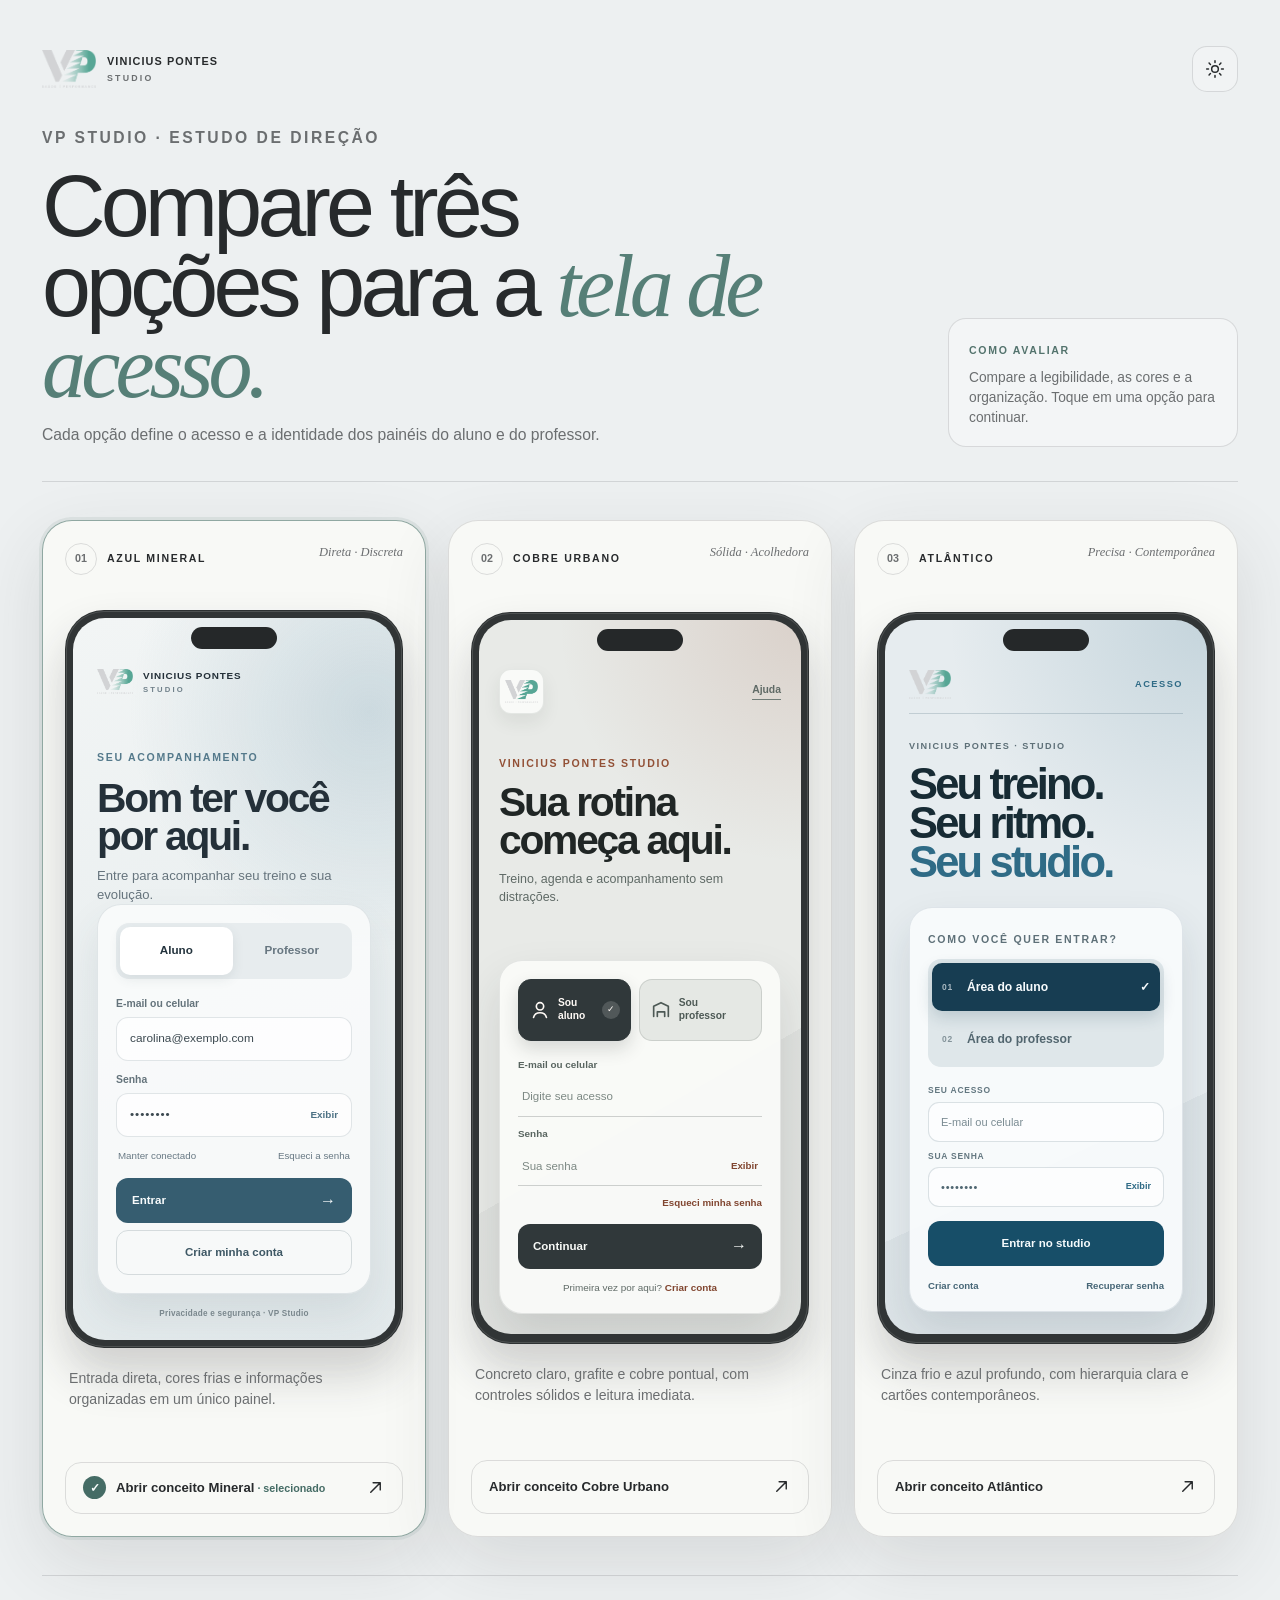
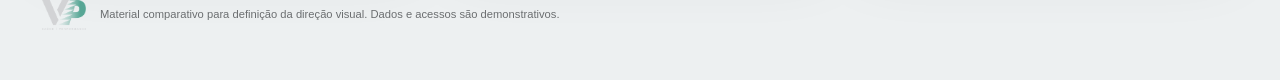
==== commit cb3fd67b: "Atualizar experiencias profissionais de acesso" ====
--- a/index.html
+++ b/index.html
@@ -10,9 +10,9 @@
     <meta name="apple-mobile-web-app-title" content="VP Studio" />
     <link rel="manifest" href="manifest.webmanifest" />
     <link rel="apple-touch-icon" href="assets/icons/icon-192.png" />
-    <link rel="stylesheet" href="styles.css?v=9" />
-    <link rel="stylesheet" href="experience-tokens.css?v=9" />
-    <link rel="stylesheet" href="login-options.css?v=9" id="experience-picker-styles" />
+    <link rel="stylesheet" href="styles.css?v=11" />
+    <link rel="stylesheet" href="experience-tokens.css?v=11" />
+    <link rel="stylesheet" href="login-options.css?v=11" id="experience-picker-styles" />
     <title>VP Studio</title>
   </head>
   <body>
@@ -150,9 +150,9 @@
                   </div>
 
                   <div class="mineral-form">
-                    <div class="role-segment" aria-label="Tipo de acesso">
-                      <span class="is-active">Aluno</span>
-                      <span>Professor</span>
+                    <div class="role-segment" role="group" aria-label="Tipo de acesso">
+                      <button class="is-active" type="button" data-preview-experience="mineral" data-preview-role="student" aria-pressed="true">Aluno</button>
+                      <button type="button" data-preview-experience="mineral" data-preview-role="coach" aria-pressed="false">Professor</button>
                     </div>
                     <label class="preview-field">
                       <span>E-mail ou celular</span>
@@ -185,13 +185,13 @@
               <header class="concept-card__header">
                 <div>
                   <span class="concept-number">02</span>
-                  <p>ARGILA</p>
-                </div>
-                <span class="concept-tone">Quente · Acolhedora</span>
+                  <p>COBRE URBANO</p>
+                </div>
+                <span class="concept-tone">Sólida · Acolhedora</span>
               </header>
 
               <div class="phone-frame">
-                <section class="login-preview login-preview--terracota" aria-label="Prévia do conceito Argila">
+                <section class="login-preview login-preview--terracota" aria-label="Prévia do conceito Cobre Urbano">
                   <header class="clay-topbar">
                     <span class="clay-mark"><img src="assets/brand/vp-logo.png" alt="VP Studio" /></span>
                     <span class="clay-support">Ajuda</span>
@@ -199,20 +199,22 @@
 
                   <div class="clay-message">
                     <span class="screen-label">VINICIUS PONTES STUDIO</span>
-                    <h2>Veja seu<br />próximo treino.</h2>
-                    <p>Agenda e acompanhamento sempre à mão.</p>
+                    <h2>Sua rotina<br />começa aqui.</h2>
+                    <p>Treino, agenda e acompanhamento sem distrações.</p>
                   </div>
 
                   <div class="clay-panel">
-                    <div class="role-cards" aria-label="Tipo de acesso">
-                      <span class="role-card is-active">
+                    <div class="role-cards" role="group" aria-label="Tipo de acesso">
+                      <button class="role-card is-active" type="button" data-preview-experience="terracota" data-preview-role="student" aria-pressed="true">
                         <svg viewBox="0 0 24 24" aria-hidden="true"><path d="M12 12a4 4 0 1 0 0-8 4 4 0 0 0 0 8ZM5 20c.8-3.3 3.2-5 7-5s6.2 1.7 7 5" /></svg>
                         <b>Sou aluno</b>
-                      </span>
-                      <span class="role-card">
+                        <i aria-hidden="true">✓</i>
+                      </button>
+                      <button class="role-card" type="button" data-preview-experience="terracota" data-preview-role="coach" aria-pressed="false">
                         <svg viewBox="0 0 24 24" aria-hidden="true"><path d="M4 19V8l8-4 8 4v11M8 19v-5h8v5" /></svg>
                         <b>Sou professor</b>
-                      </span>
+                        <i aria-hidden="true">✓</i>
+                      </button>
                     </div>
                     <label class="clay-field">
                       <span>E-mail ou celular</span>
@@ -229,9 +231,9 @@
                 </section>
               </div>
 
-              <p class="concept-description">Cinza quente e argila, com a escolha de perfil antes dos dados de acesso.</p>
+              <p class="concept-description">Concreto claro, grafite e cobre pontual, com controles sólidos e leitura imediata.</p>
               <button class="open-concept" type="button" data-experience-choice="terracota">
-                <span>Abrir conceito Argila</span>
+                <span>Abrir conceito Cobre Urbano</span>
                 <svg viewBox="0 0 24 24" aria-hidden="true"><path d="M6 18 18 6M9 6h9v9" /></svg>
               </button>
             </article>
@@ -240,13 +242,13 @@
               <header class="concept-card__header">
                 <div>
                   <span class="concept-number">03</span>
-                  <p>SÁLVIA EDITORIAL</p>
-                </div>
-                <span class="concept-tone">Marcante · Contida</span>
+                  <p>ATLÂNTICO</p>
+                </div>
+                <span class="concept-tone">Precisa · Contemporânea</span>
               </header>
 
               <div class="phone-frame">
-                <section class="login-preview login-preview--editorial" aria-label="Prévia do conceito Sálvia Editorial">
+                <section class="login-preview login-preview--editorial" aria-label="Prévia do conceito Atlântico">
                   <header class="editorial-top">
                     <img src="assets/brand/vp-logo-gradient.png" alt="VP Studio" />
                     <span>ACESSO</span>
@@ -254,14 +256,14 @@
 
                   <div class="editorial-title">
                     <p>VINICIUS PONTES · STUDIO</p>
-                    <h2>Acesse sua<br />rotina no<br /><em>studio.</em></h2>
+                    <h2>Seu treino.<br />Seu ritmo.<br /><em>Seu studio.</em></h2>
                   </div>
 
                   <div class="editorial-access">
                     <span class="editorial-label">COMO VOCÊ QUER ENTRAR?</span>
-                    <div class="editorial-roles" aria-label="Tipo de acesso">
-                      <span class="is-active"><b>01</b> Área do aluno <i>→</i></span>
-                      <span><b>02</b> Área do professor <i>→</i></span>
+                    <div class="editorial-roles" role="group" aria-label="Tipo de acesso">
+                      <button class="is-active" type="button" data-preview-experience="editorial" data-preview-role="student" aria-pressed="true"><b>01</b> Área do aluno <i aria-hidden="true">✓</i></button>
+                      <button type="button" data-preview-experience="editorial" data-preview-role="coach" aria-pressed="false"><b>02</b> Área do professor <i aria-hidden="true">✓</i></button>
                     </div>
                     <label class="editorial-field">
                       <span>SEU ACESSO</span>
@@ -280,9 +282,9 @@
                 </section>
               </div>
 
-              <p class="concept-description">Tipografia marcante, acesso em etapas e sálvia usada somente nos destaques.</p>
+              <p class="concept-description">Cinza frio e azul profundo, com hierarquia clara e cartões contemporâneos.</p>
               <button class="open-concept" type="button" data-experience-choice="editorial">
-                <span>Abrir conceito Editorial</span>
+                <span>Abrir conceito Atlântico</span>
                 <svg viewBox="0 0 24 24" aria-hidden="true"><path d="M6 18 18 6M9 6h9v9" /></svg>
               </button>
             </article>
@@ -332,7 +334,7 @@
           <div class="login-panel__body">
             <div class="login-heading">
               <span class="overline">ACESSO AO STUDIO</span>
-              <h2 id="login-title">Boas-vindas.</h2>
+              <h2 id="login-title" tabindex="-1">Boas-vindas.</h2>
               <p class="login-motto">Disciplina supera motivação.</p>
               <p class="login-instruction">Escolha seu perfil para continuar.</p>
             </div>
@@ -341,12 +343,18 @@
               <button class="role-selector__item is-active" type="button" data-access-role="student" aria-pressed="true">
                 <svg><use href="#icon-user"></use></svg>
                 <span><strong>Aluno</strong><small>Treinos e acompanhamento</small></span>
+                <span class="role-selector__state" aria-hidden="true"><svg><use href="#icon-check"></use></svg></span>
               </button>
               <button class="role-selector__item" type="button" data-access-role="coach" aria-pressed="false">
                 <svg><use href="#icon-users"></use></svg>
                 <span><strong>Professor</strong><small>Gestão do studio</small></span>
+                <span class="role-selector__state" aria-hidden="true"><svg><use href="#icon-check"></use></svg></span>
               </button>
             </div>
+            <p class="role-selection-summary" aria-live="polite">
+              <span>Perfil selecionado</span>
+              <strong id="selected-role-label">Aluno</strong>
+            </p>
 
             <form class="login-form" id="login-form">
               <label class="field">
@@ -361,7 +369,7 @@
                 </span>
               </label>
               <div class="login-help">
-                <label><input type="checkbox" checked /> <span>Manter acesso neste aparelho</span></label>
+                <label><input id="remember-profile" name="rememberProfile" type="checkbox" checked /> <span>Lembrar meu perfil neste aparelho</span></label>
                 <button type="button" class="text-button" data-toast="Confira o e-mail cadastrado para recuperar sua senha.">Esqueci a senha</button>
               </div>
               <button class="button button--primary button--full" type="submit">
@@ -1044,6 +1052,6 @@
       </div>
     </dialog>
 
-    <script type="module" src="app.js?v=9"></script>
+    <script type="module" src="app.js?v=11"></script>
   </body>
 </html>
--- a/styles.css
+++ b/styles.css
@@ -856,6 +856,7 @@
 }
 
 .role-selector__item {
+  position: relative;
   min-height: 76px;
   display: flex;
   align-items: center;
@@ -892,14 +893,19 @@
 }
 
 .role-selector__item.is-active {
-  border-color: var(--line);
-  background: var(--surface-raised);
+  border-color: var(--role-active-line, var(--line));
+  background: var(--role-active-bg, var(--surface-raised));
   box-shadow: var(--shadow-sm);
-  color: var(--ink);
+  color: var(--role-active-fg, var(--ink));
 }
 
 .role-selector__item.is-active svg {
-  color: var(--accent);
+  color: currentColor;
+}
+
+.role-selector__state,
+.role-selection-summary {
+  display: none;
 }
 
 .login-form {
@@ -1000,18 +1006,15 @@
 }
 
 .login-screen[data-concept="terracota"] {
-  --accent: #a8644f;
-  --accent-strong: #884c3a;
-  --accent-soft: #efe0da;
-  --accent-pale: #f6ece7;
   grid-template-columns: minmax(480px, .88fr) minmax(520px, 1.12fr);
 }
 
 .login-screen[data-concept="terracota"] .login-story {
   justify-content: center;
   background:
-    linear-gradient(0deg, rgb(54 49 45 / 44%), rgb(54 49 45 / 44%)),
-    repeating-linear-gradient(90deg, #9c705f 0 1px, #675d56 1px 92px);
+    radial-gradient(circle at 22% 78%, rgb(175 91 54 / 23%), transparent 30%),
+    linear-gradient(145deg, rgb(255 255 255 / 5%) 0 34%, transparent 34%),
+    #293031;
 }
 
 .login-screen[data-concept="terracota"] .login-story__brand {
@@ -1028,45 +1031,40 @@
   width: min(100%, 540px);
   padding: 40px;
   border: 1px solid var(--line);
-  border-top: 5px solid var(--terracotta);
+  border-top: 5px solid var(--accent);
   background: var(--surface-raised);
   box-shadow: var(--shadow-md);
 }
 
 .login-screen[data-concept="editorial"] {
-  --accent: #718772;
-  --accent-strong: #536b55;
-  --accent-soft: #e1e8df;
-  --accent-pale: #f0f3ed;
   grid-template-columns: minmax(360px, .72fr) minmax(600px, 1.28fr);
 }
 
 .login-screen[data-concept="editorial"] .login-story {
   background:
-    linear-gradient(165deg, transparent 0 58%, rgb(255 255 255 / 6%) 58%),
-    #687367;
+    radial-gradient(circle at 72% 18%, rgb(111 172 197 / 18%), transparent 30%),
+    linear-gradient(165deg, transparent 0 58%, rgb(255 255 255 / 5%) 58%),
+    #173747;
 }
 
 .login-screen[data-concept="editorial"] .login-story__copy h1,
 .login-screen[data-concept="editorial"] .login-heading h2 {
-  font-family: Georgia, "Times New Roman", serif;
-  font-weight: 400;
-  letter-spacing: -.045em;
+  font-family: var(--font-display);
+  font-weight: 620;
+  letter-spacing: -.05em;
 }
 
 .login-screen[data-concept="editorial"] .login-panel__body {
-  width: min(100%, 620px);
-  margin-left: clamp(0px, 8vw, 140px);
+  width: min(100%, 560px);
+  margin-inline: auto;
 }
 
 .login-screen[data-concept="editorial"] .role-selector {
-  grid-template-columns: 1fr;
-  background: transparent;
+  grid-template-columns: 1fr 1fr;
 }
 
 .login-screen[data-concept="editorial"] .role-selector__item {
   min-height: 64px;
-  border-bottom-color: var(--line);
 }
 
 /* Workspace shell */
--- a/experience-tokens.css
+++ b/experience-tokens.css
@@ -151,220 +151,232 @@
   --experience-raised-shadow: 0 20px 54px rgb(0 0 0 / 30%);
 }
 
-/* Terracotta: warm graphite, tactile panels and a stronger active state. */
+/* Cobre Urbano: concrete neutrals, graphite structure and precise copper cues. */
 
 html[data-experience="terracota"] {
   color-scheme: light;
-  --font-display: "Aptos Display", "Bahnschrift", "Trebuchet MS", sans-serif;
+  --font-display: "Bahnschrift", "Aptos Display", "Trebuchet MS", sans-serif;
   --font-body: "Aptos", "Segoe UI Variable Text", "Calibri", sans-serif;
 
-  --canvas: #eee9e2;
-  --canvas-deep: #e4ddd4;
-  --surface: #faf7f2;
-  --surface-raised: #fffdf9;
-  --surface-muted: #e9e1d8;
-  --surface-strong: #403b37;
-  --surface-strong-2: #4b4540;
-  --ink: #322f2c;
-  --ink-soft: #4b4540;
-  --muted: #746b64;
-  --muted-2: #948a82;
-  --line: #d9d0c6;
-  --line-strong: #c6b9ad;
-  --accent: #a35f47;
-  --accent-strong: #834832;
-  --accent-soft: #eeddd5;
-  --accent-pale: #f6ebe5;
-  --shadow-sm: 0 2px 4px rgb(64 53 45 / 5%), 0 10px 28px rgb(64 53 45 / 7%);
-  --shadow-md: 0 22px 58px rgb(64 53 45 / 15%);
-  --radius-xs: 8px;
-  --radius-sm: 12px;
-  --radius-md: 19px;
-  --radius-lg: 26px;
-  --rail-width: 228px;
-
-  --experience-rail-width: 228px;
-  --experience-rail-bg: #403b37;
-  --experience-rail-fg: #fbf7f1;
-  --experience-rail-muted: #bdb1a7;
-  --experience-rail-line: rgb(246 235 225 / 13%);
-  --experience-nav-hover: rgb(246 235 225 / 7%);
-  --experience-nav-active-bg: #9b5a43;
-  --experience-nav-active-fg: #fffaf5;
+  --canvas: #f1f1ee;
+  --canvas-deep: #e5e7e3;
+  --surface: #f8f8f5;
+  --surface-raised: #ffffff;
+  --surface-muted: #e2e5e1;
+  --surface-strong: #293031;
+  --surface-strong-2: #343c3d;
+  --ink: #202625;
+  --ink-soft: #3d4744;
+  --muted: #5f6a66;
+  --muted-2: #7b8581;
+  --line: #cfd4d0;
+  --line-strong: #b8c0bb;
+  --accent: #925036;
+  --accent-strong: #713a29;
+  --accent-soft: #e8d8cf;
+  --accent-pale: #f2e7e1;
+  --shadow-sm: 0 2px 4px rgb(37 45 44 / 5%), 0 10px 28px rgb(37 45 44 / 7%);
+  --shadow-md: 0 22px 58px rgb(37 45 44 / 14%);
+  --radius-xs: 7px;
+  --radius-sm: 11px;
+  --radius-md: 17px;
+  --radius-lg: 23px;
+  --rail-width: 234px;
+  --role-active-bg: #30383a;
+  --role-active-fg: #fffaf6;
+  --role-active-line: #30383a;
+
+  --experience-rail-width: 234px;
+  --experience-rail-bg: #293031;
+  --experience-rail-fg: #f5f6f2;
+  --experience-rail-muted: #aeb8b3;
+  --experience-rail-line: rgb(230 237 233 / 13%);
+  --experience-nav-hover: rgb(230 237 233 / 7%);
+  --experience-nav-active-bg: #925036;
+  --experience-nav-active-fg: #fffaf6;
   --experience-nav-active-marker: transparent;
-  --experience-nav-radius: 13px;
-
-  --experience-header-bg: #eee9e2;
-  --experience-header-line: #d9d0c6;
-  --experience-header-blur: 0px;
-
-  --experience-tabbar-bg: #fffaf5;
-  --experience-tabbar-line: #d5c8bc;
-  --experience-tabbar-shadow: 0 14px 38px rgb(62 50 42 / 18%);
-  --experience-tab-active-bg: #edddd5;
-  --experience-tab-active-fg: #814630;
-  --experience-tab-radius: 13px;
-
-  --experience-control-radius: 12px;
-  --experience-card-radius: 19px;
-  --experience-panel-radius: 26px;
-  --experience-card-bg: #faf7f2;
-  --experience-card-line: #d9d0c6;
-  --experience-card-shadow: 0 2px 4px rgb(64 53 45 / 5%), 0 10px 28px rgb(64 53 45 / 7%);
-  --experience-raised-shadow: 0 22px 58px rgb(64 53 45 / 15%);
-  --experience-page-max: 1390px;
-  --experience-page-gap: clamp(20px, 2.2vw, 32px);
-  --experience-card-padding: clamp(20px, 2.2vw, 29px);
+  --experience-nav-radius: 11px;
+
+  --experience-header-bg: color-mix(in srgb, #f1f1ee 94%, transparent);
+  --experience-header-line: #cfd4d0;
+  --experience-header-blur: 16px;
+
+  --experience-tabbar-bg: color-mix(in srgb, #ffffff 96%, transparent);
+  --experience-tabbar-line: #cbd1cd;
+  --experience-tabbar-shadow: 0 -10px 32px rgb(37 45 44 / 10%);
+  --experience-tab-active-bg: #30383a;
+  --experience-tab-active-fg: #fffaf6;
+  --experience-tab-radius: 11px;
+
+  --experience-control-radius: 11px;
+  --experience-card-radius: 17px;
+  --experience-panel-radius: 23px;
+  --experience-card-bg: #f8f8f5;
+  --experience-card-line: #cfd4d0;
+  --experience-card-shadow: 0 2px 4px rgb(37 45 44 / 5%), 0 10px 28px rgb(37 45 44 / 7%);
+  --experience-raised-shadow: 0 22px 58px rgb(37 45 44 / 14%);
+  --experience-page-max: 1420px;
+  --experience-page-gap: clamp(19px, 2vw, 30px);
+  --experience-card-padding: clamp(19px, 2vw, 27px);
 }
 
 html[data-experience="terracota"][data-theme="dark"] {
   color-scheme: dark;
-  --canvas: #24211f;
-  --canvas-deep: #1c1a18;
-  --surface: #2d2926;
-  --surface-raised: #35302c;
-  --surface-muted: #3c3631;
-  --surface-strong: #171513;
-  --surface-strong-2: #37322e;
-  --ink: #f2ede7;
-  --ink-soft: #d8d0c8;
-  --muted: #b2a79e;
-  --muted-2: #8e847c;
-  --line: #48413b;
-  --line-strong: #5b5149;
-  --accent: #cf8468;
-  --accent-strong: #e09a7f;
+  --canvas: #171b1a;
+  --canvas-deep: #111413;
+  --surface: #202624;
+  --surface-raised: #262d2b;
+  --surface-muted: #303834;
+  --surface-strong: #111514;
+  --surface-strong-2: #29312e;
+  --ink: #f2f4f0;
+  --ink-soft: #d4dad5;
+  --muted: #aeb8b2;
+  --muted-2: #87928c;
+  --line: #3e4843;
+  --line-strong: #52605a;
+  --accent: #d28a68;
+  --accent-strong: #e2a283;
   --accent-soft: #4a342d;
-  --accent-pale: #3d2e29;
-  --shadow-sm: 0 2px 4px rgb(0 0 0 / 18%), 0 10px 28px rgb(0 0 0 / 17%);
-  --shadow-md: 0 22px 60px rgb(0 0 0 / 34%);
-
-  --experience-rail-bg: #171513;
-  --experience-rail-fg: #f5efe9;
-  --experience-rail-muted: #a99d94;
-  --experience-rail-line: rgb(240 222 209 / 11%);
-  --experience-nav-hover: rgb(240 222 209 / 7%);
-  --experience-nav-active-bg: #9f5942;
-  --experience-nav-active-fg: #fffaf5;
-  --experience-header-bg: #24211f;
-  --experience-header-line: #48413b;
-  --experience-tabbar-bg: #302b27;
-  --experience-tabbar-line: #534a43;
-  --experience-tabbar-shadow: 0 15px 40px rgb(0 0 0 / 38%);
-  --experience-tab-active-bg: #4a342d;
-  --experience-tab-active-fg: #e9a189;
-  --experience-card-bg: #2d2926;
-  --experience-card-line: #48413b;
+  --accent-pale: #3b2d28;
+  --shadow-sm: 0 2px 4px rgb(0 0 0 / 20%), 0 10px 28px rgb(0 0 0 / 18%);
+  --shadow-md: 0 22px 60px rgb(0 0 0 / 36%);
+  --role-active-bg: #8c4b34;
+  --role-active-fg: #fff8f3;
+  --role-active-line: #c97c59;
+
+  --experience-rail-bg: #111514;
+  --experience-rail-fg: #f2f5f1;
+  --experience-rail-muted: #a5b0aa;
+  --experience-rail-line: rgb(231 239 234 / 11%);
+  --experience-nav-hover: rgb(231 239 234 / 7%);
+  --experience-nav-active-bg: #8c4b34;
+  --experience-nav-active-fg: #fff8f3;
+  --experience-header-bg: color-mix(in srgb, #171b1a 94%, transparent);
+  --experience-header-line: #3e4843;
+  --experience-tabbar-bg: color-mix(in srgb, #202624 96%, transparent);
+  --experience-tabbar-line: #46524c;
+  --experience-tabbar-shadow: 0 -12px 34px rgb(0 0 0 / 30%);
+  --experience-tab-active-bg: #8c4b34;
+  --experience-tab-active-fg: #fff8f3;
+  --experience-card-bg: #202624;
+  --experience-card-line: #3e4843;
   --experience-card-shadow: 0 2px 4px rgb(0 0 0 / 18%), 0 10px 28px rgb(0 0 0 / 17%);
   --experience-raised-shadow: 0 22px 60px rgb(0 0 0 / 34%);
 }
 
-/* Editorial: neutral pages, sharp dividers and restrained sage cues. */
+/* Atlântico: cool gray canvases, deep blue anchors and spacious bento panels. */
 
 html[data-experience="editorial"] {
   color-scheme: light;
-  --font-display: Georgia, "Times New Roman", serif;
+  --font-display: "Bahnschrift", "Aptos Display", "Trebuchet MS", sans-serif;
   --font-body: "Aptos", "Segoe UI Variable Text", "Calibri", sans-serif;
 
-  --canvas: #eeeee9;
-  --canvas-deep: #e3e4dd;
-  --surface: #f8f8f4;
-  --surface-raised: #fdfdf9;
-  --surface-muted: #e7e8e1;
-  --surface-strong: #e1e3dc;
-  --surface-strong-2: #d7dad1;
-  --ink: #292e2a;
-  --ink-soft: #424943;
-  --muted: #6e766f;
-  --muted-2: #909790;
-  --line: #ced2ca;
-  --line-strong: #b9beb6;
-  --accent: #687c6a;
-  --accent-strong: #4f6653;
-  --accent-soft: #dfe6dc;
-  --accent-pale: #ecefe9;
-  --shadow-sm: none;
-  --shadow-md: 0 15px 38px rgb(37 45 39 / 9%);
-  --radius-xs: 2px;
-  --radius-sm: 3px;
-  --radius-md: 4px;
-  --radius-lg: 6px;
-  --rail-width: 216px;
-
-  --experience-rail-width: 216px;
-  --experience-rail-bg: #e1e3dc;
-  --experience-rail-fg: #29302b;
-  --experience-rail-muted: #6c756e;
-  --experience-rail-line: #c7cbc3;
-  --experience-nav-hover: rgb(79 102 83 / 6%);
-  --experience-nav-active-bg: transparent;
-  --experience-nav-active-fg: #29302b;
-  --experience-nav-active-marker: #596f5d;
-  --experience-nav-radius: 0px;
-
-  --experience-header-bg: #eeeee9;
-  --experience-header-line: #ced2ca;
-  --experience-header-blur: 0px;
-
-  --experience-tabbar-bg: #f8f8f4;
-  --experience-tabbar-line: #cbd0c8;
-  --experience-tabbar-shadow: none;
-  --experience-tab-active-bg: transparent;
-  --experience-tab-active-fg: #4f6653;
-  --experience-tab-radius: 0px;
-
-  --experience-control-radius: 3px;
-  --experience-card-radius: 4px;
-  --experience-panel-radius: 6px;
-  --experience-card-bg: #f8f8f4;
-  --experience-card-line: #ced2ca;
-  --experience-card-shadow: none;
-  --experience-raised-shadow: 0 15px 38px rgb(37 45 39 / 9%);
-  --experience-page-max: 1320px;
-  --experience-page-gap: clamp(24px, 2.5vw, 38px);
-  --experience-card-padding: clamp(20px, 2.4vw, 31px);
+  --canvas: #edf1f3;
+  --canvas-deep: #e0e7ea;
+  --surface: #f7f9fa;
+  --surface-raised: #ffffff;
+  --surface-muted: #e2e8eb;
+  --surface-strong: #163442;
+  --surface-strong-2: #1e4657;
+  --ink: #172b34;
+  --ink-soft: #2f4650;
+  --muted: #5e7078;
+  --muted-2: #7f8e95;
+  --line: #ced8dc;
+  --line-strong: #b5c4ca;
+  --accent: #2f6b86;
+  --accent-strong: #174e68;
+  --accent-soft: #d5e5ec;
+  --accent-pale: #e8f1f5;
+  --shadow-sm: 0 2px 4px rgb(23 50 63 / 4%), 0 10px 28px rgb(23 50 63 / 6%);
+  --shadow-md: 0 22px 56px rgb(23 50 63 / 13%);
+  --radius-xs: 7px;
+  --radius-sm: 11px;
+  --radius-md: 18px;
+  --radius-lg: 25px;
+  --rail-width: 238px;
+  --role-active-bg: #173d52;
+  --role-active-fg: #f7fbfd;
+  --role-active-line: #173d52;
+
+  --experience-rail-width: 238px;
+  --experience-rail-bg: #163442;
+  --experience-rail-fg: #f2f7f9;
+  --experience-rail-muted: #a9bbc3;
+  --experience-rail-line: rgb(214 231 237 / 13%);
+  --experience-nav-hover: rgb(214 231 237 / 7%);
+  --experience-nav-active-bg: rgb(82 145 172 / 18%);
+  --experience-nav-active-fg: #f8fcfd;
+  --experience-nav-active-marker: #72a9bf;
+  --experience-nav-radius: 12px;
+
+  --experience-header-bg: color-mix(in srgb, #edf1f3 93%, transparent);
+  --experience-header-line: #ced8dc;
+  --experience-header-blur: 18px;
+
+  --experience-tabbar-bg: color-mix(in srgb, #ffffff 96%, transparent);
+  --experience-tabbar-line: #cbd7dc;
+  --experience-tabbar-shadow: 0 -12px 34px rgb(23 50 63 / 10%);
+  --experience-tab-active-bg: #dceaf0;
+  --experience-tab-active-fg: #174e68;
+  --experience-tab-radius: 12px;
+
+  --experience-control-radius: 11px;
+  --experience-card-radius: 18px;
+  --experience-panel-radius: 25px;
+  --experience-card-bg: #f7f9fa;
+  --experience-card-line: #ced8dc;
+  --experience-card-shadow: 0 2px 4px rgb(23 50 63 / 4%), 0 10px 28px rgb(23 50 63 / 6%);
+  --experience-raised-shadow: 0 22px 56px rgb(23 50 63 / 13%);
+  --experience-page-max: 1460px;
+  --experience-page-gap: clamp(20px, 2vw, 31px);
+  --experience-card-padding: clamp(19px, 2vw, 28px);
 }
 
 html[data-experience="editorial"][data-theme="dark"] {
   color-scheme: dark;
-  --canvas: #20231f;
-  --canvas-deep: #191c18;
-  --surface: #282c27;
-  --surface-raised: #2e332d;
-  --surface-muted: #343a33;
-  --surface-strong: #292e28;
-  --surface-strong-2: #333a32;
-  --ink: #eef0eb;
-  --ink-soft: #d2d7d0;
-  --muted: #a8afa7;
-  --muted-2: #858d84;
-  --line: #41483f;
-  --line-strong: #535c51;
-  --accent: #91a492;
-  --accent-strong: #afbfaf;
-  --accent-soft: #364338;
-  --accent-pale: #303a31;
-  --shadow-sm: none;
-  --shadow-md: 0 16px 42px rgb(0 0 0 / 28%);
-
-  --experience-rail-bg: #292e28;
-  --experience-rail-fg: #edf0eb;
-  --experience-rail-muted: #a0aaa0;
-  --experience-rail-line: #41483f;
-  --experience-nav-hover: rgb(191 207 193 / 6%);
-  --experience-nav-active-bg: transparent;
-  --experience-nav-active-fg: #eef0eb;
-  --experience-nav-active-marker: #9aac9b;
-  --experience-header-bg: #20231f;
-  --experience-header-line: #41483f;
-  --experience-tabbar-bg: #282c27;
-  --experience-tabbar-line: #41483f;
-  --experience-tab-active-bg: transparent;
-  --experience-tab-active-fg: #b0c0b0;
-  --experience-card-bg: #282c27;
-  --experience-card-line: #41483f;
-  --experience-card-shadow: none;
-  --experience-raised-shadow: 0 16px 42px rgb(0 0 0 / 28%);
+  --canvas: #14232c;
+  --canvas-deep: #0e1a21;
+  --surface: #1c2d36;
+  --surface-raised: #223641;
+  --surface-muted: #293f49;
+  --surface-strong: #0f2733;
+  --surface-strong-2: #1e4252;
+  --ink: #eef4f6;
+  --ink-soft: #d2dfe3;
+  --muted: #adbdc4;
+  --muted-2: #879ba4;
+  --line: #3b5360;
+  --line-strong: #506d7a;
+  --accent: #72a9bf;
+  --accent-strong: #91c0d2;
+  --accent-soft: #294b5a;
+  --accent-pale: #243f4b;
+  --shadow-sm: 0 2px 4px rgb(0 0 0 / 20%), 0 10px 28px rgb(0 0 0 / 18%);
+  --shadow-md: 0 20px 52px rgb(0 0 0 / 32%);
+  --role-active-bg: #315f73;
+  --role-active-fg: #f8fcfd;
+  --role-active-line: #72a9bf;
+
+  --experience-rail-bg: #0f2733;
+  --experience-rail-fg: #eef6f8;
+  --experience-rail-muted: #a2b6bf;
+  --experience-rail-line: rgb(214 232 239 / 12%);
+  --experience-nav-hover: rgb(214 232 239 / 7%);
+  --experience-nav-active-bg: rgb(80 143 168 / 22%);
+  --experience-nav-active-fg: #f7fbfc;
+  --experience-nav-active-marker: #84b7ca;
+  --experience-header-bg: color-mix(in srgb, #14232c 94%, transparent);
+  --experience-header-line: #3b5360;
+  --experience-tabbar-bg: color-mix(in srgb, #1c2d36 96%, transparent);
+  --experience-tabbar-line: #405a66;
+  --experience-tab-active-bg: #294b5a;
+  --experience-tab-active-fg: #b8d7e2;
+  --experience-card-bg: #1c2d36;
+  --experience-card-line: #3b5360;
+  --experience-card-shadow: 0 2px 4px rgb(0 0 0 / 18%), 0 10px 28px rgb(0 0 0 / 18%);
+  --experience-raised-shadow: 0 20px 52px rgb(0 0 0 / 32%);
 }
 
 /* Shared component consumption */
@@ -507,9 +519,10 @@
 }
 
 html[data-experience] .role-selector__item.is-active {
-  border-color: var(--experience-card-line);
-  background: var(--surface-raised);
+  border-color: var(--role-active-line, var(--experience-card-line));
+  background: var(--role-active-bg, var(--surface-raised));
   box-shadow: var(--experience-card-shadow);
+  color: var(--role-active-fg, var(--ink));
 }
 
 /* Mineral component character */
@@ -573,7 +586,7 @@
   border-radius: 4px;
 }
 
-/* Terracotta component character */
+/* Cobre Urbano component character */
 
 html[data-experience="terracota"] .login-screen {
   grid-template-columns: minmax(480px, .88fr) minmax(520px, 1.12fr);
@@ -582,8 +595,9 @@
 html[data-experience="terracota"] .login-story {
   justify-content: center;
   background:
-    linear-gradient(0deg, rgb(49 44 40 / 45%), rgb(49 44 40 / 45%)),
-    repeating-linear-gradient(90deg, #967060 0 1px, #615953 1px 92px);
+    radial-gradient(circle at 22% 78%, rgb(175 91 54 / 23%), transparent 30%),
+    linear-gradient(145deg, rgb(255 255 255 / 5%) 0 34%, transparent 34%),
+    #293031;
 }
 
 html[data-experience="terracota"] .login-story__brand {
@@ -598,16 +612,75 @@
 
 html[data-experience="terracota"] .login-panel__body {
   width: min(100%, 540px);
-  padding: 40px;
+  padding: 36px;
   border: 1px solid var(--experience-card-line);
   border-top: 5px solid var(--accent);
   background: var(--surface-raised);
   box-shadow: var(--experience-raised-shadow);
 }
 
+html[data-experience="terracota"] .role-selector {
+  gap: 8px;
+  padding: 4px;
+  border: 0;
+  background: var(--surface-muted);
+}
+
+html[data-experience="terracota"] .role-selector__item {
+  min-height: 70px;
+  padding-right: 46px;
+  color: var(--muted);
+}
+
+html[data-experience="terracota"] .role-selector__state,
+html[data-experience="editorial"] .role-selector__state {
+  position: absolute;
+  top: 10px;
+  right: 10px;
+  display: grid;
+  width: 24px;
+  height: 24px;
+  place-items: center;
+  border-radius: 50%;
+  background: rgb(255 255 255 / 18%);
+  opacity: 0;
+  transform: scale(.75);
+  transition: opacity 160ms ease, transform 160ms ease;
+}
+
+html[data-experience="terracota"] .role-selector__state svg,
+html[data-experience="editorial"] .role-selector__state svg {
+  width: 14px;
+  height: 14px;
+}
+
+html[data-experience="terracota"] .role-selector__item.is-active .role-selector__state,
+html[data-experience="editorial"] .role-selector__item.is-active .role-selector__state {
+  opacity: 1;
+  transform: scale(1);
+}
+
+html[data-experience="terracota"] .role-selection-summary,
+html[data-experience="editorial"] .role-selection-summary {
+  display: flex;
+  align-items: center;
+  justify-content: space-between;
+  gap: 12px;
+  margin: 10px 2px 0;
+  color: var(--muted);
+  font-size: .72rem;
+}
+
+html[data-experience="terracota"] .role-selection-summary strong,
+html[data-experience="editorial"] .role-selection-summary strong {
+  color: var(--ink);
+  font-family: var(--font-display);
+  font-size: .76rem;
+}
+
 html[data-experience="terracota"] .app-rail {
   background:
-    linear-gradient(165deg, transparent 0 65%, rgb(207 132 104 / 8%) 65%),
+    linear-gradient(165deg, transparent 0 66%, rgb(210 138 104 / 8%) 66%),
     var(--experience-rail-bg);
 }
 
@@ -620,8 +693,8 @@
 }
 
 html[data-experience="terracota"] .rail-brand {
-  border-radius: 15px;
-  box-shadow: 0 10px 24px rgb(25 20 17 / 18%);
+  border-radius: 12px;
+  box-shadow: 0 10px 24px rgb(13 17 16 / 18%);
 }
 
 html[data-experience="terracota"] .workspace-header {
@@ -636,9 +709,9 @@
 html[data-experience="terracota"] .wellness-hero {
   border-left: 4px solid var(--accent);
   background:
-    linear-gradient(115deg, rgb(207 132 104 / 17%), transparent 58%),
-    #403b37;
-  color: #fbf7f2;
+    linear-gradient(115deg, rgb(210 138 104 / 18%), transparent 58%),
+    #293031;
+  color: #f7f8f5;
 }
 
 html[data-experience="terracota"] .button--primary {
@@ -649,35 +722,41 @@
   border-radius: 10px;
 }
 
-/* Editorial component character */
+/* Atlântico component character */
 
 html[data-experience="editorial"] .login-screen {
-  grid-template-columns: minmax(360px, .72fr) minmax(600px, 1.28fr);
+  grid-template-columns: minmax(420px, .82fr) minmax(560px, 1.18fr);
 }
 
 html[data-experience="editorial"] .login-story {
   background:
-    linear-gradient(165deg, transparent 0 58%, rgb(255 255 255 / 6%) 58%),
-    #626d62;
+    radial-gradient(circle at 72% 18%, rgb(111 172 197 / 18%), transparent 30%),
+    linear-gradient(165deg, transparent 0 58%, rgb(255 255 255 / 5%) 58%),
+    #173747;
 }
 
 html[data-experience="editorial"] .login-panel__body {
-  width: min(100%, 620px);
-  margin-left: clamp(0px, 8vw, 140px);
-  padding-top: 42px;
-  border-top: 1px solid var(--line);
+  width: min(100%, 560px);
+  margin-inline: auto;
+  padding: 36px;
+  border: 1px solid var(--experience-card-line);
+  background: var(--surface-raised);
+  box-shadow: var(--experience-raised-shadow);
 }
 
 html[data-experience="editorial"] .role-selector {
-  grid-template-columns: 1fr;
-  border-right: 0;
-  border-left: 0;
-  background: transparent;
+  grid-template-columns: 1fr 1fr;
+  gap: 4px;
+  padding: 4px;
+  border: 0;
+  background: var(--surface-muted);
 }
 
 html[data-experience="editorial"] .role-selector__item {
-  min-height: 64px;
-  border-width: 0 0 1px;
+  min-height: 68px;
+  padding-right: 44px;
+  border-width: 1px;
+  color: var(--muted);
 }
 
 html[data-experience="editorial"] .app-rail {
@@ -687,8 +766,8 @@
 
 html[data-experience="editorial"] .rail-brand {
   border: 1px solid var(--experience-rail-line);
-  border-radius: 0;
-  background: var(--surface-raised);
+  border-radius: 12px;
+  background: rgb(255 255 255 / 5%);
 }
 
 html[data-experience="editorial"] .rail-context strong {
@@ -696,11 +775,11 @@
 }
 
 html[data-experience="editorial"] .rail-nav {
-  gap: 0;
+  gap: 8px;
 }
 
 html[data-experience="editorial"] .rail-nav button {
-  border-bottom: 1px solid var(--experience-rail-line);
+  border: 1px solid transparent;
 }
 
 html[data-experience="editorial"] .rail-nav button.is-active {
@@ -712,7 +791,7 @@
 }
 
 html[data-experience="editorial"] :is(.page-intro h2, .workspace-title h1) {
-  font-weight: 400;
+  font-weight: 630;
   letter-spacing: -.035em;
 }
 
@@ -722,35 +801,20 @@
   letter-spacing: .16em;
 }
 
-html[data-experience="editorial"] .card {
-  border-top-width: 2px;
-}
-
 html[data-experience="editorial"] .wellness-hero {
-  border-left: 3px solid var(--accent);
+  border-left: 4px solid #72a9bf;
   background:
-    linear-gradient(90deg, rgb(145 164 146 / 13%), transparent 48%),
-    #3d463f;
-  color: #f5f6f2;
-}
-
-html[data-experience="editorial"] :is(
-  .student-table,
-  .agenda-card,
-  .notice-card,
-  .builder-list article
-) {
-  border-radius: 0;
-  box-shadow: none;
+    linear-gradient(105deg, rgb(114 169 191 / 17%), transparent 52%),
+    #163442;
+  color: #f3f8fa;
 }
 
 html[data-experience="editorial"] .button--primary {
-  border-radius: 0;
   background: var(--accent-strong);
 }
 
 html[data-experience="editorial"] .environment-badge {
-  border-radius: 0;
+  border-radius: 10px;
 }
 
 @media (max-width: 900px) {
@@ -841,36 +905,37 @@
 
   html[data-experience="terracota"] .login-panel__body {
     width: 100%;
-    margin: clamp(26px, 6vh, 60px) auto 0;
-    padding: 24px;
-  }
-
-  html[data-experience="terracota"] .login-panel {
-    background:
-      linear-gradient(150deg, var(--accent-pale) 0 22%, transparent 22%),
-      var(--surface);
-  }
-
-  html[data-experience="terracota"] .role-selector {
-    grid-template-columns: 1fr 1fr;
-    gap: 10px;
+    margin: clamp(28px, 7vh, 64px) auto 0;
     padding: 0;
     border: 0;
     background: transparent;
+    box-shadow: none;
+  }
+
+  html[data-experience="terracota"] .login-panel {
+    background:
+      radial-gradient(circle at 100% 0, var(--accent-soft), transparent 32%),
+      linear-gradient(160deg, transparent 0 72%, color-mix(in srgb, var(--accent) 6%, transparent) 72%),
+      var(--canvas);
+  }
+
+  html[data-experience="terracota"] .role-selector {
+    grid-template-columns: 1fr 1fr;
+    gap: 4px;
+    padding: 4px;
+    background: var(--surface-muted);
   }
 
   html[data-experience="terracota"] .role-selector__item {
-    min-height: 84px;
-    align-items: flex-start;
-    flex-direction: column;
-    justify-content: space-between;
-    border-color: var(--line);
-    background: var(--surface-muted);
-  }
-
-  html[data-experience="terracota"] .role-selector__item.is-active {
-    border-color: var(--accent);
-    background: var(--accent-pale);
+    min-height: 58px;
+    justify-content: center;
+    padding: 10px 36px 10px 12px;
+    border-color: transparent;
+    text-align: center;
+  }
+
+  html[data-experience="terracota"] .role-selector__item > svg {
+    display: none;
   }
 
   html[data-experience="terracota"] .role-selector__item small {
@@ -897,36 +962,46 @@
 
   html[data-experience="editorial"] .login-panel__body {
     width: 100%;
-    margin: clamp(30px, 8vh, 76px) auto 0;
-    padding-top: 28px;
-    border-top: 1px solid var(--line);
+    margin: clamp(28px, 7vh, 68px) auto 0;
+    padding: 24px;
+    border: 1px solid var(--experience-card-line);
+    background: color-mix(in srgb, var(--surface-raised) 94%, transparent);
+    box-shadow: var(--experience-card-shadow);
   }
 
   html[data-experience="editorial"] .login-panel {
     background:
-      linear-gradient(90deg, transparent 20px, var(--line) 21px, transparent 22px),
-      var(--surface);
+      radial-gradient(circle at 100% 0, var(--accent-soft), transparent 34%),
+      var(--canvas);
   }
 
   html[data-experience="editorial"] .login-heading h2 {
     max-width: 330px;
-    font-family: Georgia, "Times New Roman", serif;
-    font-weight: 400;
-    line-height: 0.98;
+    font-family: var(--font-display);
+    font-weight: 620;
+    line-height: 1;
   }
 
   html[data-experience="editorial"] .role-selector {
-    gap: 0;
-    margin-top: 26px;
+    grid-template-columns: 1fr 1fr;
+    gap: 4px;
+    margin-top: 24px;
   }
 
   html[data-experience="editorial"] .role-selector__item {
-    min-height: 62px;
-    border-radius: 0;
+    min-height: 58px;
+    justify-content: center;
+    padding: 10px 36px 10px 12px;
+    text-align: center;
+  }
+
+  html[data-experience="editorial"] .role-selector__item > svg,
+  html[data-experience="editorial"] .role-selector__item small {
+    display: none;
   }
 
   html[data-experience="editorial"] :is(.field input, .field select, .field textarea, .field__password) {
-    border-radius: 0;
+    border-radius: var(--experience-control-radius);
   }
 
   html[data-experience="editorial"] .workspace-content {
@@ -939,11 +1014,11 @@
   }
 
   html[data-experience="editorial"] .mobile-tabbar button {
-    border-radius: 0;
+    border-radius: var(--experience-tab-radius);
   }
 
   html[data-experience="editorial"] .mobile-tabbar button.is-active {
-    box-shadow: inset 0 3px 0 var(--experience-nav-active-marker);
+    box-shadow: none;
   }
 
   html[data-experience="editorial"] .page-intro h2 {
@@ -964,8 +1039,11 @@
     padding-left: 16px;
   }
 
-  html[data-experience="mineral"] .login-panel__body,
-  html[data-experience="terracota"] .login-panel__body {
+  html[data-experience="mineral"] .login-panel__body {
+    padding: 20px;
+  }
+
+  html[data-experience="editorial"] .login-panel__body {
     padding: 20px;
   }
 
--- a/login-options.css
+++ b/login-options.css
@@ -352,14 +352,35 @@
 }
 
 .open-concept.is-selected::before {
-  content: "SELECIONADO";
-  color: #51766f;
-  font-size: 0.55rem;
-  letter-spacing: 0.12em;
+  display: grid;
+  width: 23px;
+  height: 23px;
+  place-items: center;
+  border-radius: 50%;
+  color: #f7fbfa;
+  background: #456c65;
+  content: "✓";
+  font-size: 0.72rem;
 }
 
 .open-concept.is-selected span {
-  display: none;
+  display: inline;
+}
+
+.open-concept.is-selected {
+  justify-content: flex-start;
+  gap: 10px;
+}
+
+.open-concept.is-selected svg {
+  margin-left: auto;
+}
+
+.open-concept.is-selected span::after {
+  color: #456c65;
+  content: " · selecionado";
+  font-size: 0.67rem;
+  font-weight: 800;
 }
 
 .open-concept:focus-visible,
@@ -456,12 +477,17 @@
   background: #e7ecee;
 }
 
-.role-segment span {
+.role-segment button {
+  min-height: 48px;
   padding: 9px 5px;
+  border: 0;
   border-radius: 10px;
   color: #677680;
+  font: inherit;
   font-size: 0.73rem;
   font-weight: 750;
+  background: transparent;
+  cursor: pointer;
   text-align: center;
 }
 
@@ -552,14 +578,15 @@
   text-align: center;
 }
 
-/* Concept 02: Clay */
+/* Concept 02: Cobre Urbano */
 .login-preview--terracota {
   flex-direction: column;
   padding: 49px 20px 20px;
-  color: #39342f;
+  color: #202625;
   background:
-    linear-gradient(152deg, transparent 0 38%, rgba(157, 91, 68, 0.08) 38% 58%, transparent 58%),
-    #e9e2d9;
+    radial-gradient(circle at 100% 0, rgba(146, 80, 54, 0.16), transparent 31%),
+    linear-gradient(150deg, transparent 0 66%, rgba(41, 48, 49, 0.045) 66%),
+    #e8eae7;
 }
 
 .clay-topbar {
@@ -573,9 +600,10 @@
   width: 45px;
   height: 45px;
   place-items: center;
-  border-radius: 15px;
-  background: #f7f2ec;
-  box-shadow: 0 8px 18px rgba(80, 64, 51, 0.1);
+  border: 1px solid rgba(47, 57, 55, 0.1);
+  border-radius: 12px;
+  background: #f9faf8;
+  box-shadow: 0 8px 18px rgba(36, 45, 43, 0.08);
 }
 
 .clay-mark img {
@@ -586,8 +614,8 @@
 
 .clay-support {
   padding-bottom: 2px;
-  border-bottom: 1px solid #8b7568;
-  color: #77665b;
+  border-bottom: 1px solid #707c78;
+  color: #5f6a66;
   font-size: 0.65rem;
   font-weight: 700;
 }
@@ -598,22 +626,22 @@
 }
 
 .clay-message .screen-label {
-  color: #9b5e49;
+  color: #925036;
 }
 
 .clay-message h2 {
   margin: 10px 0;
-  font-family: Georgia, "Times New Roman", serif;
-  font-size: 2.7rem;
-  font-weight: 400;
-  letter-spacing: -0.045em;
-  line-height: 0.95;
+  font-family: var(--display);
+  font-size: 2.55rem;
+  font-weight: 620;
+  letter-spacing: -0.055em;
+  line-height: 0.94;
 }
 
 .clay-message p {
   max-width: 255px;
   margin: 0;
-  color: #74685e;
+  color: #5f6a66;
   font-size: 0.78rem;
   line-height: 1.45;
 }
@@ -621,10 +649,10 @@
 .clay-panel {
   margin-top: auto;
   padding: 18px;
-  border: 1px solid rgba(100, 78, 62, 0.1);
-  border-radius: 27px;
-  background: #f7f2ec;
-  box-shadow: 0 22px 45px rgba(82, 65, 51, 0.14);
+  border: 1px solid rgba(47, 57, 55, 0.11);
+  border-radius: 23px;
+  background: rgba(250, 251, 249, 0.92);
+  box-shadow: 0 22px 45px rgba(36, 45, 43, 0.13);
 }
 
 .role-cards {
@@ -635,22 +663,28 @@
 }
 
 .role-card {
-  display: grid;
-  min-height: 66px;
-  grid-template-columns: 25px 1fr;
+  position: relative;
+  display: grid;
+  min-height: 62px;
+  grid-template-columns: 22px 1fr 18px;
   align-items: center;
   gap: 7px;
   padding: 10px;
-  border: 1px solid rgba(100, 78, 62, 0.13);
-  border-radius: 15px;
-  color: #75685f;
-  background: #eee8e0;
+  border: 1px solid rgba(47, 57, 55, 0.14);
+  border-radius: 13px;
+  color: #4d5955;
+  background: #e5e8e4;
+  font: inherit;
+  cursor: pointer;
+  text-align: left;
+  transition: 160ms ease;
 }
 
 .role-card.is-active {
-  border-color: #a76750;
-  color: #fdfaf7;
-  background: #9d604b;
+  border-color: #30383a;
+  color: #fffaf6;
+  background: #30383a;
+  box-shadow: 0 8px 18px rgba(37, 45, 44, 0.16);
 }
 
 .role-card svg {
@@ -662,11 +696,27 @@
   line-height: 1.25;
 }
 
+.role-card i {
+  display: grid;
+  width: 18px;
+  height: 18px;
+  place-items: center;
+  border-radius: 50%;
+  background: rgba(255, 255, 255, 0.16);
+  font-size: 0.58rem;
+  font-style: normal;
+  opacity: 0;
+}
+
+.role-card.is-active i {
+  opacity: 1;
+}
+
 .clay-field {
   display: grid;
   gap: 5px;
   margin-top: 10px;
-  color: #776a60;
+  color: #596560;
   font-size: 0.62rem;
   font-weight: 800;
 }
@@ -676,8 +726,8 @@
   min-height: 40px;
   align-items: center;
   padding: 0 4px;
-  border-bottom: 1px solid rgba(93, 70, 55, 0.24);
-  color: #a2968c;
+  border-bottom: 1px solid rgba(47, 57, 55, 0.22);
+  color: #7d8984;
   font-size: 0.72rem;
   font-weight: 500;
 }
@@ -687,14 +737,14 @@
 }
 
 .clay-input b {
-  color: #8f5a47;
+  color: #80452f;
   font-size: 0.61rem;
 }
 
 .clay-forgot {
   display: block;
   margin: 10px 0 13px;
-  color: #8e5b48;
+  color: #80452f;
   font-size: 0.61rem;
   font-weight: 700;
   text-align: right;
@@ -703,8 +753,8 @@
 .clay-primary {
   justify-content: space-between;
   padding: 0 15px;
-  color: #fffaf6;
-  background: #4d514f;
+  color: #f8faf7;
+  background: #30383a;
 }
 
 .clay-primary b {
@@ -713,23 +763,24 @@
 
 .clay-account {
   margin: 12px 0 0;
-  color: #786b61;
+  color: #5f6a66;
   font-size: 0.62rem;
   text-align: center;
 }
 
 .clay-account strong {
-  color: #8e5845;
-}
-
-/* Concept 03: Editorial */
+  color: #80452f;
+}
+
+/* Concept 03: Atlântico */
 .login-preview--editorial {
   flex-direction: column;
   padding: 50px 24px 22px;
-  color: #303632;
+  color: #172b34;
   background:
-    linear-gradient(90deg, transparent 23px, rgba(71, 84, 75, 0.08) 24px, transparent 25px),
-    #edece6;
+    radial-gradient(circle at 100% 0, rgba(47, 107, 134, 0.18), transparent 33%),
+    linear-gradient(155deg, transparent 0 72%, rgba(22, 52, 66, 0.045) 72%),
+    #e6ecef;
 }
 
 .editorial-top {
@@ -737,7 +788,7 @@
   align-items: center;
   justify-content: space-between;
   padding-bottom: 13px;
-  border-bottom: 1px solid rgba(56, 68, 60, 0.19);
+  border-bottom: 1px solid rgba(23, 61, 82, 0.18);
 }
 
 .editorial-top img {
@@ -747,7 +798,7 @@
 }
 
 .editorial-top span {
-  color: #5e6b63;
+  color: #2f6b86;
   font-size: 0.58rem;
   font-weight: 850;
   letter-spacing: 0.16em;
@@ -759,7 +810,7 @@
 
 .editorial-title p {
   margin: 0 0 12px;
-  color: #68736d;
+  color: #5e7078;
   font-size: 0.57rem;
   font-weight: 800;
   letter-spacing: 0.16em;
@@ -768,69 +819,90 @@
 .editorial-title h2 {
   margin: 0;
   font-family: var(--display);
-  font-size: 3.02rem;
-  font-weight: 500;
-  letter-spacing: -0.07em;
-  line-height: 0.82;
+  font-size: 2.72rem;
+  font-weight: 620;
+  letter-spacing: -0.065em;
+  line-height: 0.9;
 }
 
 .editorial-title h2 em {
-  color: #687e71;
-  font-family: Georgia, "Times New Roman", serif;
-  font-weight: 400;
+  color: #2f6b86;
+  font-family: inherit;
+  font-style: normal;
+  font-weight: 620;
 }
 
 .editorial-access {
   margin-top: auto;
+  padding: 18px;
+  border: 1px solid rgba(23, 61, 82, 0.11);
+  border-radius: 23px;
+  background: rgba(250, 252, 253, 0.88);
+  box-shadow: 0 20px 42px rgba(23, 50, 63, 0.12);
 }
 
 .editorial-label {
-  color: #6b776f;
+  color: #5e7078;
 }
 
 .editorial-roles {
   display: grid;
+  gap: 4px;
   margin: 10px 0 17px;
-  border-top: 1px solid rgba(55, 67, 59, 0.2);
-}
-
-.editorial-roles > span {
-  display: grid;
-  min-height: 43px;
+  padding: 4px;
+  border-radius: 13px;
+  background: #dfe7ea;
+}
+
+.editorial-roles > button {
+  display: grid;
+  min-height: 48px;
   grid-template-columns: 25px 1fr 20px;
   align-items: center;
-  border-bottom: 1px solid rgba(55, 67, 59, 0.2);
-  color: #6d746f;
+  padding: 0 10px;
+  border: 0;
+  border-radius: 10px;
+  color: #52666f;
   font-family: var(--display);
   font-size: 0.76rem;
   font-weight: 650;
-}
-
-.editorial-roles > span.is-active {
-  color: #33443a;
+  background: transparent;
+  cursor: pointer;
+  text-align: left;
+}
+
+.editorial-roles > button.is-active {
+  color: #f7fbfd;
+  background: #173d52;
+  box-shadow: 0 6px 16px rgba(23, 61, 82, 0.18);
 }
 
 .editorial-roles b {
-  color: #879087;
+  color: inherit;
+  opacity: .65;
   font-size: 0.53rem;
   letter-spacing: 0.08em;
 }
 
 .editorial-roles i {
-  color: #627b6c;
+  color: inherit;
   font-style: normal;
+  opacity: 0;
   text-align: right;
 }
 
+.editorial-roles > button.is-active i {
+  opacity: 1;
+}
+
 .editorial-field {
   display: grid;
-  grid-template-columns: 77px 1fr;
-  align-items: center;
+  gap: 5px;
   margin-top: 8px;
 }
 
 .editorial-field > span:first-child {
-  color: #778078;
+  color: #637780;
   font-size: 0.53rem;
   font-weight: 850;
   letter-spacing: 0.09em;
@@ -841,36 +913,37 @@
   min-height: 40px;
   align-items: center;
   padding: 0 12px;
-  border: 1px solid rgba(63, 76, 67, 0.17);
-  color: #8a918b;
-  background: rgba(255, 255, 255, 0.36);
+  border: 1px solid rgba(23, 61, 82, 0.15);
+  border-radius: 11px;
+  color: #7b8c93;
+  background: rgba(255, 255, 255, 0.62);
   font-size: 0.69rem;
 }
 
 .editorial-input--password {
   justify-content: space-between;
-  color: #59645d;
+  color: #516873;
   letter-spacing: 0.07em;
 }
 
 .editorial-input b {
-  color: #60786a;
+  color: #2f6b86;
   font-size: 0.57rem;
   letter-spacing: 0;
 }
 
 .editorial-primary {
   margin-top: 14px;
-  border-radius: 0;
-  color: #f2f3ef;
-  background: #4f6658;
+  border-radius: 12px;
+  color: #f5fafc;
+  background: #174e68;
 }
 
 .editorial-links {
   display: flex;
   justify-content: space-between;
   margin-top: 13px;
-  color: #5f7066;
+  color: #476777;
   font-size: 0.6rem;
   font-weight: 750;
 }
@@ -998,7 +1071,7 @@
   background: #1f282c;
 }
 
-html[data-theme="dark"] .role-segment span {
+html[data-theme="dark"] .role-segment button {
   color: #a8b7be;
 }
 
@@ -1024,73 +1097,94 @@
 }
 
 html[data-theme="dark"] .login-preview--terracota {
-  color: #f0e8e0;
+  color: #f2f4f0;
   background:
-    linear-gradient(152deg, transparent 0 38%, rgba(186, 115, 89, 0.11) 38% 58%, transparent 58%),
-    #37312d;
+    radial-gradient(circle at 100% 0, rgba(210, 138, 104, 0.16), transparent 31%),
+    linear-gradient(150deg, transparent 0 66%, rgba(255, 255, 255, 0.03) 66%),
+    #1c2220;
 }
 
 html[data-theme="dark"] .clay-mark,
 html[data-theme="dark"] .clay-panel {
-  background: #463c35;
+  border-color: rgba(228, 238, 232, 0.1);
+  background: #262d2b;
 }
 
 html[data-theme="dark"] .clay-message p,
 html[data-theme="dark"] .clay-support,
 html[data-theme="dark"] .clay-field,
 html[data-theme="dark"] .clay-account {
-  color: #c2b2a6;
+  color: #aeb8b2;
 }
 
 html[data-theme="dark"] .role-card {
-  border-color: rgba(235, 215, 200, 0.13);
-  color: #c9b9ae;
-  background: #3b342f;
+  border-color: rgba(228, 238, 232, 0.12);
+  color: #b8c3bd;
+  background: #303834;
+}
+
+html[data-theme="dark"] .role-card.is-active {
+  border-color: #c97c59;
+  color: #fff8f3;
+  background: #8c4b34;
 }
 
 html[data-theme="dark"] .clay-input {
-  border-color: rgba(236, 217, 203, 0.18);
-  color: #b8aaa0;
+  border-color: rgba(228, 238, 232, 0.17);
+  color: #aeb8b2;
 }
 
 html[data-theme="dark"] .clay-primary {
-  color: #f7f0e9;
-  background: #272d2b;
+  color: #f7faf7;
+  background: #394442;
 }
 
 html[data-theme="dark"] .login-preview--editorial {
-  color: #e9ece8;
+  color: #eef4f6;
   background:
-    linear-gradient(90deg, transparent 23px, rgba(199, 216, 204, 0.06) 24px, transparent 25px),
-    #303632;
+    radial-gradient(circle at 100% 0, rgba(114, 169, 191, 0.16), transparent 33%),
+    linear-gradient(155deg, transparent 0 72%, rgba(255, 255, 255, 0.03) 72%),
+    #14232c;
 }
 
 html[data-theme="dark"] .editorial-top,
-html[data-theme="dark"] .editorial-roles,
-html[data-theme="dark"] .editorial-roles > span {
-  border-color: rgba(225, 235, 227, 0.15);
+html[data-theme="dark"] .editorial-access {
+  border-color: rgba(214, 232, 239, 0.12);
+}
+
+html[data-theme="dark"] .editorial-access {
+  background: rgba(28, 45, 54, 0.92);
+}
+
+html[data-theme="dark"] .editorial-roles {
+  background: #293f49;
 }
 
 html[data-theme="dark"] .editorial-title p,
 html[data-theme="dark"] .editorial-label,
 html[data-theme="dark"] .editorial-field > span:first-child {
-  color: #a8b3ab;
-}
-
-html[data-theme="dark"] .editorial-roles > span {
-  color: #abb4ad;
-}
-
-html[data-theme="dark"] .editorial-roles > span.is-active {
-  color: #ecf0ed;
+  color: #adbdc4;
+}
+
+html[data-theme="dark"] .editorial-roles > button {
+  color: #b4c4ca;
+}
+
+html[data-theme="dark"] .editorial-roles > button.is-active {
+  color: #f8fcfd;
+  background: #315f73;
 }
 
 html[data-theme="dark"] .editorial-input {
-  border-color: rgba(225, 235, 227, 0.14);
-  color: #aeb7b0;
-  background: rgba(255, 255, 255, 0.025);
+  border-color: rgba(214, 232, 239, 0.14);
+  color: #adbdc4;
+  background: rgba(255, 255, 255, 0.035);
 }
 
 html[data-theme="dark"] .editorial-input--password {
-  color: #d4dcd6;
-}
+  color: #d8e4e8;
+}
+
+html[data-theme="dark"] .open-concept.is-selected span::after {
+  color: #a9d0c7;
+}
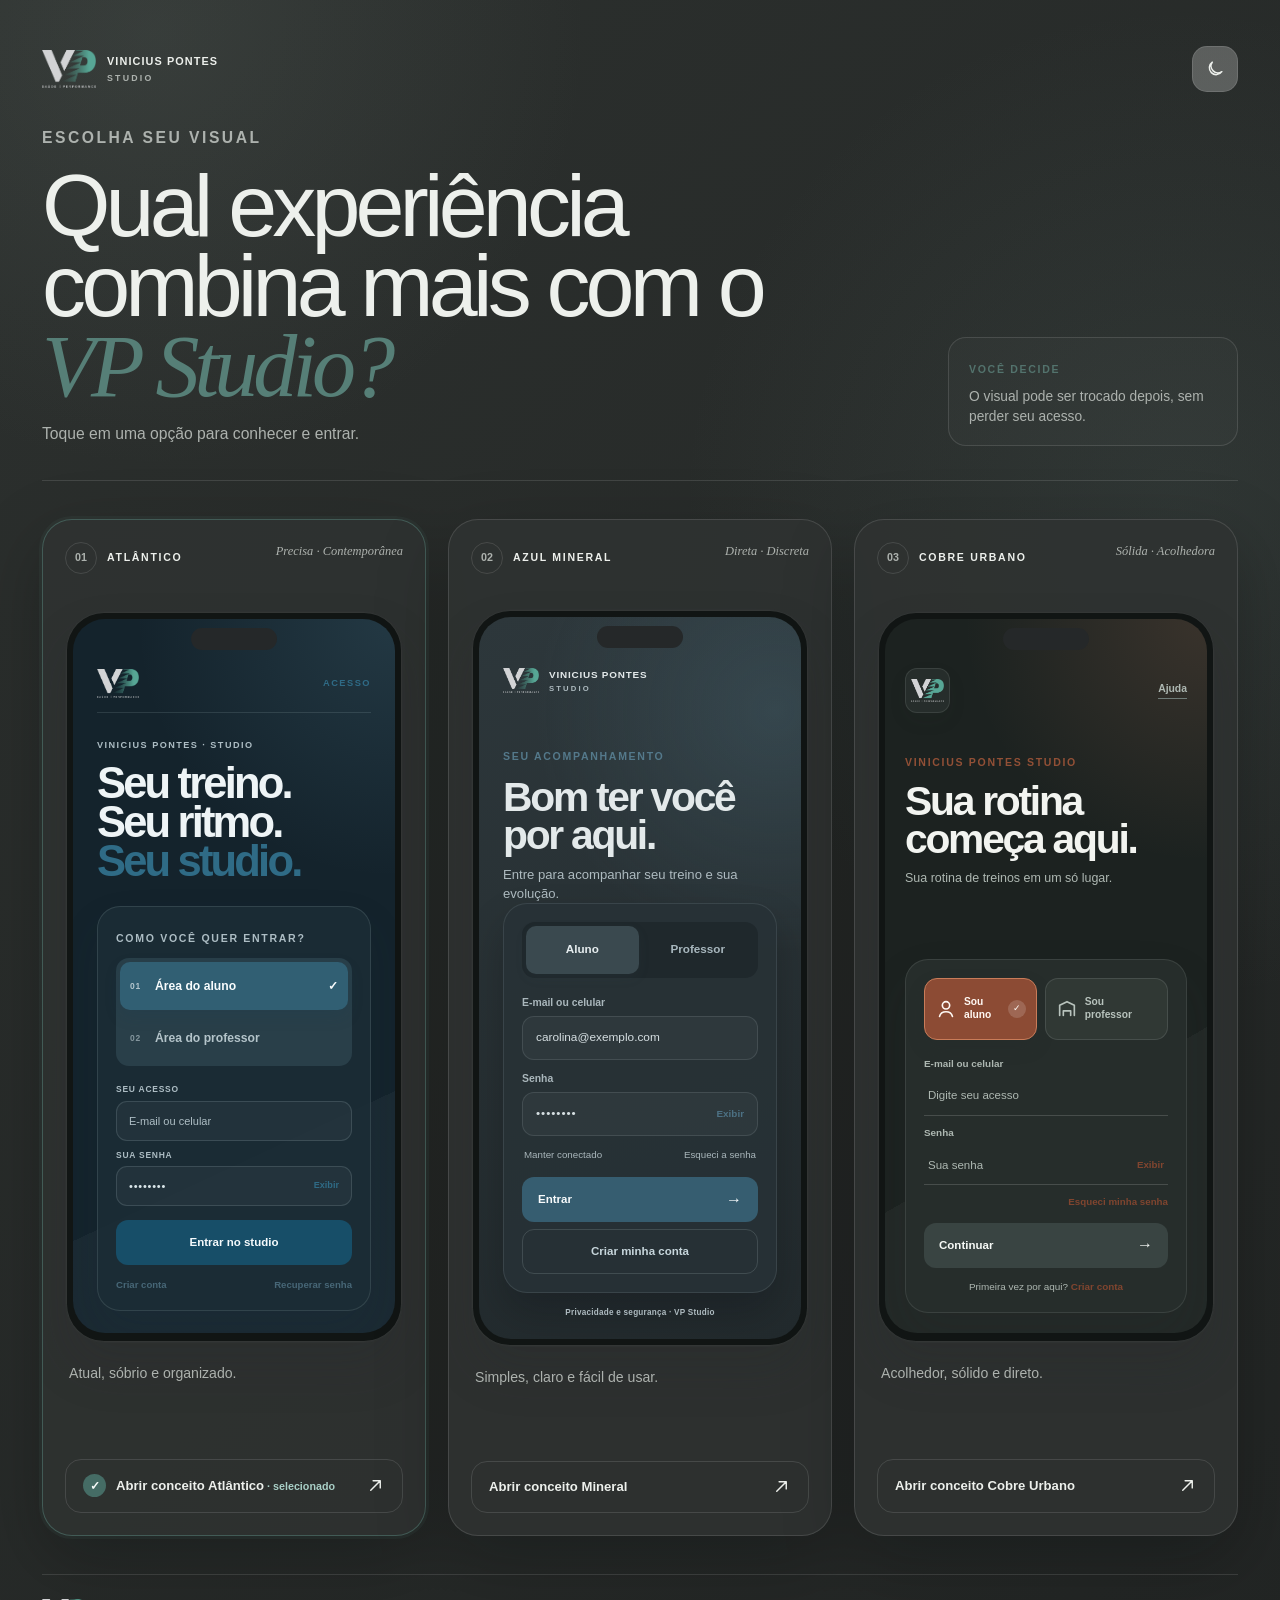
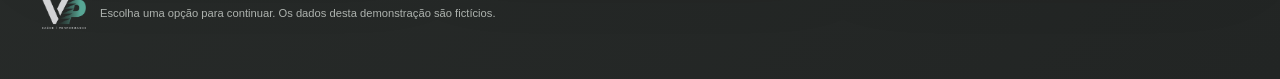
==== commit 014acc55: "Publicar ajustes homologados no mobile" ====
--- a/index.html
+++ b/index.html
@@ -1,18 +1,18 @@
 <!doctype html>
-<html lang="pt-BR" data-experience="mineral">
+<html lang="pt-BR" data-experience="editorial" data-theme="dark">
   <head>
     <meta charset="UTF-8" />
     <meta name="viewport" content="width=device-width, initial-scale=1, viewport-fit=cover" />
-    <meta name="theme-color" content="#f2f0eb" />
+    <meta name="theme-color" content="#14232c" />
     <meta name="description" content="Aplicativo de homologação do Vinicius Pontes Studio." />
     <meta name="apple-mobile-web-app-capable" content="yes" />
     <meta name="apple-mobile-web-app-status-bar-style" content="default" />
     <meta name="apple-mobile-web-app-title" content="VP Studio" />
     <link rel="manifest" href="manifest.webmanifest" />
     <link rel="apple-touch-icon" href="assets/icons/icon-192.png" />
-    <link rel="stylesheet" href="styles.css?v=11" />
-    <link rel="stylesheet" href="experience-tokens.css?v=11" />
-    <link rel="stylesheet" href="login-options.css?v=11" id="experience-picker-styles" />
+    <link rel="stylesheet" href="styles.css?v=13" />
+    <link rel="stylesheet" href="experience-tokens.css?v=13" />
+    <link rel="stylesheet" href="login-options.css?v=13" id="experience-picker-styles" />
     <title>VP Studio</title>
   </head>
   <body>
@@ -115,22 +115,73 @@
             </div>
 
             <div class="concept-heading">
-              <p class="kicker">VP STUDIO · ESTUDO DE DIREÇÃO</p>
-              <h1 id="experience-title">Compare três opções para a <em>tela de acesso.</em></h1>
-              <p>Cada opção define o acesso e a identidade dos painéis do aluno e do professor.</p>
+              <p class="kicker">ESCOLHA SEU VISUAL</p>
+              <h1 id="experience-title">Qual experiência combina mais com o <em>VP Studio?</em></h1>
+              <p>Toque em uma opção para conhecer e entrar.</p>
             </div>
 
             <aside class="review-note">
-              <span>COMO AVALIAR</span>
-              <p>Compare a legibilidade, as cores e a organização. Toque em uma opção para continuar.</p>
+              <span>VOCÊ DECIDE</span>
+              <p>O visual pode ser trocado depois, sem perder seu acesso.</p>
             </aside>
           </header>
 
           <section class="concept-grid" aria-label="Alternativas para a tela de acesso">
+            <article class="concept-card concept-card--editorial">
+              <header class="concept-card__header">
+                <div>
+                  <span class="concept-number">01</span>
+                  <p>ATLÂNTICO</p>
+                </div>
+                <span class="concept-tone">Precisa · Contemporânea</span>
+              </header>
+
+              <div class="phone-frame">
+                <section class="login-preview login-preview--editorial" aria-label="Prévia do conceito Atlântico">
+                  <header class="editorial-top">
+                    <img src="assets/brand/vp-logo-gradient.png" alt="VP Studio" />
+                    <span>ACESSO</span>
+                  </header>
+
+                  <div class="editorial-title">
+                    <p>VINICIUS PONTES · STUDIO</p>
+                    <h2>Seu treino.<br />Seu ritmo.<br /><em>Seu studio.</em></h2>
+                  </div>
+
+                  <div class="editorial-access">
+                    <span class="editorial-label">COMO VOCÊ QUER ENTRAR?</span>
+                    <div class="editorial-roles" role="group" aria-label="Tipo de acesso">
+                      <button class="is-active" type="button" data-preview-experience="editorial" data-preview-role="student" aria-pressed="true"><b>01</b> Área do aluno <i aria-hidden="true">✓</i></button>
+                      <button type="button" data-preview-experience="editorial" data-preview-role="coach" aria-pressed="false"><b>02</b> Área do professor <i aria-hidden="true">✓</i></button>
+                    </div>
+                    <label class="editorial-field">
+                      <span>SEU ACESSO</span>
+                      <span class="editorial-input">E-mail ou celular</span>
+                    </label>
+                    <label class="editorial-field">
+                      <span>SUA SENHA</span>
+                      <span class="editorial-input editorial-input--password">•••••••• <b>Exibir</b></span>
+                    </label>
+                    <span class="editorial-primary">Entrar no studio</span>
+                    <div class="editorial-links">
+                      <span>Criar conta</span>
+                      <span>Recuperar senha</span>
+                    </div>
+                  </div>
+                </section>
+              </div>
+
+              <p class="concept-description">Atual, sóbrio e organizado.</p>
+              <button class="open-concept" type="button" data-experience-choice="editorial">
+                <span>Abrir conceito Atlântico</span>
+                <svg viewBox="0 0 24 24" aria-hidden="true"><path d="M6 18 18 6M9 6h9v9" /></svg>
+              </button>
+            </article>
+
             <article class="concept-card concept-card--mineral">
               <header class="concept-card__header">
                 <div>
-                  <span class="concept-number">01</span>
+                  <span class="concept-number">02</span>
                   <p>AZUL MINERAL</p>
                 </div>
                 <span class="concept-tone">Direta · Discreta</span>
@@ -174,7 +225,7 @@
                 </section>
               </div>
 
-              <p class="concept-description">Entrada direta, cores frias e informações organizadas em um único painel.</p>
+              <p class="concept-description">Simples, claro e fácil de usar.</p>
               <button class="open-concept" type="button" data-experience-choice="mineral">
                 <span>Abrir conceito Mineral</span>
                 <svg viewBox="0 0 24 24" aria-hidden="true"><path d="M6 18 18 6M9 6h9v9" /></svg>
@@ -184,7 +235,7 @@
             <article class="concept-card concept-card--terracota">
               <header class="concept-card__header">
                 <div>
-                  <span class="concept-number">02</span>
+                  <span class="concept-number">03</span>
                   <p>COBRE URBANO</p>
                 </div>
                 <span class="concept-tone">Sólida · Acolhedora</span>
@@ -200,7 +251,7 @@
                   <div class="clay-message">
                     <span class="screen-label">VINICIUS PONTES STUDIO</span>
                     <h2>Sua rotina<br />começa aqui.</h2>
-                    <p>Treino, agenda e acompanhamento sem distrações.</p>
+                    <p>Sua rotina de treinos em um só lugar.</p>
                   </div>
 
                   <div class="clay-panel">
@@ -231,68 +282,18 @@
                 </section>
               </div>
 
-              <p class="concept-description">Concreto claro, grafite e cobre pontual, com controles sólidos e leitura imediata.</p>
+              <p class="concept-description">Acolhedor, sólido e direto.</p>
               <button class="open-concept" type="button" data-experience-choice="terracota">
                 <span>Abrir conceito Cobre Urbano</span>
                 <svg viewBox="0 0 24 24" aria-hidden="true"><path d="M6 18 18 6M9 6h9v9" /></svg>
               </button>
             </article>
 
-            <article class="concept-card concept-card--editorial">
-              <header class="concept-card__header">
-                <div>
-                  <span class="concept-number">03</span>
-                  <p>ATLÂNTICO</p>
-                </div>
-                <span class="concept-tone">Precisa · Contemporânea</span>
-              </header>
-
-              <div class="phone-frame">
-                <section class="login-preview login-preview--editorial" aria-label="Prévia do conceito Atlântico">
-                  <header class="editorial-top">
-                    <img src="assets/brand/vp-logo-gradient.png" alt="VP Studio" />
-                    <span>ACESSO</span>
-                  </header>
-
-                  <div class="editorial-title">
-                    <p>VINICIUS PONTES · STUDIO</p>
-                    <h2>Seu treino.<br />Seu ritmo.<br /><em>Seu studio.</em></h2>
-                  </div>
-
-                  <div class="editorial-access">
-                    <span class="editorial-label">COMO VOCÊ QUER ENTRAR?</span>
-                    <div class="editorial-roles" role="group" aria-label="Tipo de acesso">
-                      <button class="is-active" type="button" data-preview-experience="editorial" data-preview-role="student" aria-pressed="true"><b>01</b> Área do aluno <i aria-hidden="true">✓</i></button>
-                      <button type="button" data-preview-experience="editorial" data-preview-role="coach" aria-pressed="false"><b>02</b> Área do professor <i aria-hidden="true">✓</i></button>
-                    </div>
-                    <label class="editorial-field">
-                      <span>SEU ACESSO</span>
-                      <span class="editorial-input">E-mail ou celular</span>
-                    </label>
-                    <label class="editorial-field">
-                      <span>SUA SENHA</span>
-                      <span class="editorial-input editorial-input--password">•••••••• <b>Exibir</b></span>
-                    </label>
-                    <span class="editorial-primary">Entrar no studio</span>
-                    <div class="editorial-links">
-                      <span>Criar conta</span>
-                      <span>Recuperar senha</span>
-                    </div>
-                  </div>
-                </section>
-              </div>
-
-              <p class="concept-description">Cinza frio e azul profundo, com hierarquia clara e cartões contemporâneos.</p>
-              <button class="open-concept" type="button" data-experience-choice="editorial">
-                <span>Abrir conceito Atlântico</span>
-                <svg viewBox="0 0 24 24" aria-hidden="true"><path d="M6 18 18 6M9 6h9v9" /></svg>
-              </button>
-            </article>
           </section>
 
           <footer class="page-footer">
             <img src="assets/brand/vp-logo-gradient.png" alt="" />
-            <p>Material comparativo para definição da direção visual. Dados e acessos são demonstrativos.</p>
+            <p>Escolha uma opção para continuar. Os dados desta demonstração são fictícios.</p>
           </footer>
         </div>
       </section>
@@ -446,7 +447,7 @@
                 <div>
                   <span class="overline">TERÇA, 28 DE JULHO</span>
                   <h2>Bom dia, Carolina.</h2>
-                  <p class="daily-line">“Técnica primeiro. Carga depois.”</p>
+                  <p class="daily-line">Técnica primeiro. Carga depois.</p>
                 </div>
                 <button class="button button--secondary desktop-only" type="button" data-route="agenda">
                   Ver agenda
@@ -478,10 +479,10 @@
                   </header>
                   <div class="session-time">
                     <strong>18:30</strong>
-                    <span><b>Hoje</b><small>Treino acompanhado</small></span>
+                    <span><b>Hoje</b><small>Treino individual</small></span>
                   </div>
                   <div class="session-meta">
-                    <span>Grupo de força</span>
+                    <span>Vinicius Pontes</span>
                     <span>50 min</span>
                   </div>
                   <button class="card-link" type="button" data-route="agenda">
@@ -514,7 +515,7 @@
                   </header>
                   <strong>Mensalidade vence em 3 dias</strong>
                   <p>Vencimento em 31 de julho.</p>
-                  <button class="card-link" type="button" data-toast="Mensalidade de julho selecionada.">
+                  <button class="card-link" type="button" data-toast="Abrindo mensalidade de julho.">
                     Ver mensalidade
                     <svg><use href="#icon-arrow"></use></svg>
                   </button>
@@ -559,7 +560,7 @@
                     <span class="overline">MURAL DO STUDIO</span>
                     <h3>Comunicados</h3>
                   </div>
-                  <button class="text-button" type="button" data-toast="Você está vendo os comunicados mais recentes.">Ver todos</button>
+                  <button class="text-button" type="button" data-toast="Comunicados atualizados.">Ver todos</button>
                 </header>
                 <div class="notice-grid">
                   <button class="notice-card" type="button" data-toast="As avaliações físicas podem ser agendadas pela agenda.">
@@ -567,7 +568,7 @@
                     <strong>Semana de avaliação física</strong>
                     <p>Horários extras disponíveis até sexta-feira.</p>
                   </button>
-                  <button class="notice-card notice-card--quiet" type="button" data-toast="Desafio de frequência selecionado.">
+                  <button class="notice-card notice-card--quiet" type="button" data-toast="Abrindo desafio de frequência.">
                     <span>01 AGO</span>
                     <strong>Desafio de frequência</strong>
                     <p>Quatro semanas para construir uma rotina consistente.</p>
@@ -602,8 +603,8 @@
                   <span class="schedule-item__line"></span>
                   <div>
                     <span class="status-pill status-pill--confirmed">Confirmada</span>
-                    <h3>Treino acompanhado</h3>
-                    <p>Grupo de força · Vinicius Pontes · 50 min</p>
+                    <h3>Treino individual</h3>
+                    <p>Vinicius Pontes · 50 min</p>
                   </div>
                   <button class="icon-control" type="button" data-toast="Detalhes desta aula abertos."><svg><use href="#icon-more"></use></svg></button>
                 </article>
@@ -650,25 +651,25 @@
                   <span class="exercise-order">01</span>
                   <div class="exercise-thumb"><span>AG</span></div>
                   <div><h3>Agachamento livre</h3><p>4 séries · 8 repetições · 42 kg</p></div>
-                  <button class="icon-control" type="button" data-toast="Agachamento livre selecionado."><svg><use href="#icon-arrow"></use></svg></button>
+                  <button class="icon-control" type="button" data-toast="Abrindo agachamento livre."><svg><use href="#icon-arrow"></use></svg></button>
                 </article>
                 <article>
                   <span class="exercise-order">02</span>
                   <div class="exercise-thumb"><span>LG</span></div>
                   <div><h3>Leg press 45°</h3><p>4 séries · 10 repetições · 120 kg</p></div>
-                  <button class="icon-control" type="button" data-toast="Leg press 45° selecionado."><svg><use href="#icon-arrow"></use></svg></button>
+                  <button class="icon-control" type="button" data-toast="Abrindo leg press 45°."><svg><use href="#icon-arrow"></use></svg></button>
                 </article>
                 <article>
                   <span class="exercise-order">03</span>
                   <div class="exercise-thumb"><span>ST</span></div>
                   <div><h3>Stiff com halteres</h3><p>3 séries · 10 repetições · 18 kg</p></div>
-                  <button class="icon-control" type="button" data-toast="Stiff com halteres selecionado."><svg><use href="#icon-arrow"></use></svg></button>
+                  <button class="icon-control" type="button" data-toast="Abrindo stiff com halteres."><svg><use href="#icon-arrow"></use></svg></button>
                 </article>
                 <article>
                   <span class="exercise-order">04</span>
                   <div class="exercise-thumb"><span>RM</span></div>
                   <div><h3>Remada baixa</h3><p>3 séries · 12 repetições · 32 kg</p></div>
-                  <button class="icon-control" type="button" data-toast="Remada baixa selecionada."><svg><use href="#icon-arrow"></use></svg></button>
+                  <button class="icon-control" type="button" data-toast="Abrindo remada baixa."><svg><use href="#icon-arrow"></use></svg></button>
                 </article>
               </div>
               <button class="button button--primary button--start" type="button" id="start-workout">
@@ -703,10 +704,10 @@
                         <stop offset="1" stop-color="var(--accent)" stop-opacity="0" />
                       </linearGradient>
                     </defs>
-                    <g class="chart-grid-lines"><path d="M0 40H720M0 100H720M0 160H720M0 220H720" /></g>
-                    <path class="chart-area-fill" d="M0 210C90 194 105 173 180 181s115-70 180-60 91-44 180-26 108-40 180-55V260H0Z" fill="url(#studentArea)" />
-                    <path class="chart-main-line" d="M0 210C90 194 105 173 180 181s115-70 180-60 91-44 180-26 108-40 180-55" />
-                    <g class="chart-points"><circle cx="180" cy="181" r="5" /><circle cx="360" cy="121" r="5" /><circle cx="540" cy="95" r="5" /><circle cx="720" cy="40" r="5" /></g>
+                    <g class="chart-grid-lines"><path d="M8 40H712M8 100H712M8 160H712M8 220H712" /></g>
+                    <path class="chart-area-fill" d="M8 210C96 194 111 173 184 181s111-70 176-60 91-44 176-26 103-40 176-55V260H8Z" fill="url(#studentArea)" />
+                    <path class="chart-main-line" d="M8 210C96 194 111 173 184 181s111-70 176-60 91-44 176-26 103-40 176-55" />
+                    <g class="chart-points"><circle cx="184" cy="181" r="5" /><circle cx="360" cy="121" r="5" /><circle cx="536" cy="95" r="5" /><circle cx="712" cy="40" r="5" /></g>
                   </svg>
                   <div class="chart-labels"><span>MAI</span><span>JUN</span><span>JUL</span><span>AGO</span></div>
                 </article>
@@ -854,7 +855,7 @@
                 </header>
                 <div class="compact-agenda">
                   <article><time>16:00</time><i></i><span><strong>Avaliação física</strong><small>Mariana Costa · 45 min</small></span><b>1 aluno</b></article>
-                  <article><time>18:30</time><i></i><span><strong>Treino acompanhado</strong><small>Grupo de força · 50 min</small></span><b>6 alunos</b></article>
+                  <article><time>18:30</time><i></i><span><strong>Treino individual</strong><small>Carolina Mendes · 50 min</small></span><b>1 aluno</b></article>
                   <article><time>19:30</time><i></i><span><strong>Treino individual</strong><small>Henrique Sousa · 60 min</small></span><b>1 aluno</b></article>
                 </div>
               </section>
@@ -863,7 +864,7 @@
             <section class="app-view" data-view="coach-students">
               <header class="page-intro page-intro--compact">
                 <div><span class="overline">42 ALUNOS ATIVOS</span><h2>Alunos</h2><p>Histórico, treino e acompanhamento em um único registro.</p></div>
-                <button class="button button--primary" type="button" data-toast="Cadastro de novo aluno selecionado."><svg><use href="#icon-plus"></use></svg> Convidar aluno</button>
+                <button class="button button--primary" type="button" data-toast="Novo convite de aluno."><svg><use href="#icon-plus"></use></svg> Convidar aluno</button>
               </header>
               <label class="search-field"><svg><use href="#icon-search"></use></svg><input type="search" id="student-search" placeholder="Buscar por nome ou objetivo" /></label>
               <div class="student-table" id="student-table">
@@ -877,8 +878,8 @@
 
             <section class="app-view" data-view="coach-agenda">
               <header class="page-intro page-intro--compact">
-                <div><span class="overline">GESTÃO DE HORÁRIOS</span><h2>Agenda do studio</h2><p>Aulas individuais, grupos, recorrências e avaliações.</p></div>
-                <button class="button button--primary" type="button" data-toast="Nova aula aberta para configuração."><svg><use href="#icon-plus"></use></svg> Nova aula</button>
+                <div><span class="overline">GESTÃO DE HORÁRIOS</span><h2>Agenda do studio</h2><p>Treinos individuais, recorrências e avaliações físicas.</p></div>
+                <button class="button button--primary" type="button" data-toast="Novo agendamento."><svg><use href="#icon-plus"></use></svg> Novo horário</button>
               </header>
               <div class="calendar-toolbar">
                 <button class="icon-control" type="button" aria-label="Semana anterior"><svg><use href="#icon-back"></use></svg></button>
@@ -886,13 +887,14 @@
                 <button class="icon-control icon-control--next" type="button" aria-label="Próxima semana"><svg><use href="#icon-arrow"></use></svg></button>
                 <button class="button button--secondary" type="button">Hoje</button>
               </div>
-              <div class="coach-calendar">
+              <p class="calendar-mobile-hint">Deslize para ver os outros dias</p>
+              <div class="coach-calendar" id="coach-calendar" role="region" aria-label="Agenda semanal; deslize para consultar os outros dias" tabindex="0">
                 <div class="coach-calendar__times"><span>07:00</span><span>09:00</span><span>12:00</span><span>16:00</span><span>18:00</span><span>20:00</span></div>
-                <div class="coach-calendar__day"><header><span>SEG</span><strong>27</strong></header><button style="--start:1;--span:1">Grupo manhã<small>6 alunos</small></button><button style="--start:4;--span:1">Avaliação<small>Mariana</small></button></div>
-                <div class="coach-calendar__day is-today"><header><span>TER</span><strong>28</strong></header><button style="--start:1;--span:1">Individual<small>Rafael</small></button><button style="--start:4;--span:1">Avaliação<small>Mariana</small></button><button style="--start:5;--span:1">Grupo força<small>6 alunos</small></button></div>
-                <div class="coach-calendar__day"><header><span>QUA</span><strong>29</strong></header><button style="--start:2;--span:1">Grupo manhã<small>5 alunos</small></button><button style="--start:5;--span:1">Individual<small>Carolina</small></button></div>
-                <div class="coach-calendar__day"><header><span>QUI</span><strong>30</strong></header><button style="--start:1;--span:1">Individual<small>Henrique</small></button><button style="--start:4;--span:2">Avaliações<small>3 alunos</small></button></div>
-                <div class="coach-calendar__day"><header><span>SEX</span><strong>31</strong></header><button style="--start:2;--span:1">Grupo manhã<small>6 alunos</small></button><button style="--start:5;--span:1">Grupo força<small>6 alunos</small></button></div>
+                <div class="coach-calendar__day"><header><span>SEG</span><strong>27</strong></header><button style="--start:1;--span:1">Treino individual<small>Larissa</small></button><button style="--start:4;--span:1">Avaliação física<small>Mariana</small></button></div>
+                <div class="coach-calendar__day is-today"><header><span>TER</span><strong>28</strong></header><button style="--start:1;--span:1">Treino individual<small>Rafael</small></button><button style="--start:4;--span:1">Avaliação física<small>Mariana</small></button><button style="--start:5;--span:1">Treino individual<small>Carolina</small></button></div>
+                <div class="coach-calendar__day"><header><span>QUA</span><strong>29</strong></header><button style="--start:2;--span:1">Avaliação física<small>Bruno</small></button><button style="--start:5;--span:1">Treino individual<small>Carolina</small></button></div>
+                <div class="coach-calendar__day"><header><span>QUI</span><strong>30</strong></header><button style="--start:1;--span:1">Treino individual<small>Henrique</small></button><button style="--start:4;--span:2">Avaliação física<small>Larissa</small></button></div>
+                <div class="coach-calendar__day"><header><span>SEX</span><strong>31</strong></header><button style="--start:2;--span:1">Treino individual<small>Mariana</small></button><button style="--start:5;--span:1">Avaliação física<small>Rafael</small></button></div>
               </div>
             </section>
 
@@ -1041,7 +1043,7 @@
         </button>
         <button type="button" data-open-experience>
           <svg><use href="#icon-palette"></use></svg>
-          <span><strong>Trocar visual</strong><small id="account-experience">Mineral selecionado</small></span>
+          <span><strong>Trocar visual</strong><small id="account-experience">Atlântico selecionado</small></span>
           <svg><use href="#icon-arrow"></use></svg>
         </button>
         <button class="account-dialog__logout" type="button" data-logout>
@@ -1052,6 +1054,6 @@
       </div>
     </dialog>
 
-    <script type="module" src="app.js?v=11"></script>
+    <script type="module" src="app.js?v=13"></script>
   </body>
 </html>
--- a/styles.css
+++ b/styles.css
@@ -83,14 +83,14 @@
 }
 
 html {
-  min-width: 320px;
+  min-width: 0;
   min-height: 100%;
   background: var(--canvas);
   scroll-behavior: smooth;
 }
 
 body {
-  min-width: 320px;
+  min-width: 0;
   min-height: 100vh;
   min-height: 100dvh;
   margin: 0;
@@ -2026,11 +2026,13 @@
 
 .chart-grid {
   display: grid;
-  grid-template-columns: 1fr 1fr;
+  grid-template-columns: minmax(0, 1fr) minmax(0, 1fr);
   gap: 16px;
 }
 
 .chart-card {
+  min-width: 0;
+  max-width: 100%;
   min-height: 300px;
   padding: 22px;
 }
@@ -2068,6 +2070,7 @@
   width: 100%;
   height: 210px;
   margin-top: 20px;
+  padding-inline: 6px;
   overflow: visible;
 }
 
@@ -2160,6 +2163,8 @@
 }
 
 .measure-table {
+  min-width: 0;
+  max-width: 100%;
   margin-top: 24px;
   overflow: hidden;
   border: 1px solid var(--line);
@@ -3391,6 +3396,10 @@
   font-size: .88rem;
 }
 
+.calendar-mobile-hint {
+  display: none;
+}
+
 .coach-calendar {
   display: grid;
   grid-template-columns: 64px repeat(5, 1fr);
@@ -3416,9 +3425,12 @@
   padding-top: 7px;
 }
 
-.coach-calendar__times span:first-child {
-  grid-row: 2;
-}
+.coach-calendar__times span:nth-child(1) { grid-row: 2; }
+.coach-calendar__times span:nth-child(2) { grid-row: 3; }
+.coach-calendar__times span:nth-child(3) { grid-row: 4; }
+.coach-calendar__times span:nth-child(4) { grid-row: 5; }
+.coach-calendar__times span:nth-child(5) { grid-row: 6; }
+.coach-calendar__times span:nth-child(6) { grid-row: 7; }
 
 .coach-calendar__day {
   position: relative;
@@ -4212,12 +4224,15 @@
   }
 
   .workspace-header {
+    position: relative;
+    top: auto;
     min-height: calc(var(--header-height) + env(safe-area-inset-top));
     padding:
       max(8px, env(safe-area-inset-top))
       15px
       8px;
-    background: color-mix(in srgb, var(--canvas) 94%, transparent);
+    background: var(--canvas);
+    backdrop-filter: none;
   }
 
   .mobile-app-brand {
@@ -4465,7 +4480,13 @@
   }
 
   .chart-grid {
-    grid-template-columns: 1fr;
+    grid-template-columns: minmax(0, 1fr);
+  }
+
+  .chart-card {
+    min-width: 0;
+    max-width: 100%;
+    overflow: hidden;
   }
 
   .chart-card--wide {
@@ -4477,7 +4498,11 @@
   }
 
   .measure-table {
+    min-width: 0;
+    max-width: 100%;
     overflow-x: auto;
+    overscroll-behavior-inline: contain;
+    scrollbar-width: thin;
   }
 
   .measure-table > div {
@@ -4493,13 +4518,13 @@
   }
 
   .flow-header {
-    position: sticky;
-    top: calc(var(--header-height) + env(safe-area-inset-top) - 1px);
+    position: relative;
+    top: auto;
     z-index: 20;
     margin: -24px -15px 0;
     padding: 11px 15px;
-    background: color-mix(in srgb, var(--canvas) 95%, transparent);
-    backdrop-filter: blur(16px);
+    background: var(--canvas);
+    backdrop-filter: none;
   }
 
   .workspace-shell.is-wellness .workspace-header,
@@ -4598,7 +4623,7 @@
   }
 
   .body-atlas-stage {
-    width: min(100%, 340px);
+    width: clamp(168px, 46vw, 190px);
   }
 
   .body-map-note {
@@ -4722,8 +4747,54 @@
     display: block;
   }
 
-  .coach-calendar {
-    grid-template-columns: 54px repeat(5, minmax(126px, 1fr));
+  .calendar-mobile-hint {
+    display: flex;
+    align-items: center;
+    justify-content: flex-end;
+    gap: 7px;
+    margin: -5px 2px 10px;
+    color: var(--muted);
+    font-size: .66rem;
+    font-weight: 650;
+  }
+
+  .calendar-mobile-hint::after {
+    content: "→";
+    color: var(--accent-strong);
+    font-size: .92rem;
+  }
+
+  #coach-calendar {
+    position: relative;
+    grid-template-columns: 54px repeat(5, calc(100% - 54px));
+    scroll-padding-inline-start: 54px;
+    scroll-snap-type: inline mandatory;
+    overscroll-behavior-inline: contain;
+    scrollbar-width: thin;
+    box-shadow:
+      inset -24px 0 20px -24px color-mix(in srgb, var(--ink) 42%, transparent),
+      var(--shadow-sm);
+    -webkit-overflow-scrolling: touch;
+  }
+
+  #coach-calendar:focus-visible {
+    outline: 3px solid color-mix(in srgb, var(--accent) 38%, transparent);
+    outline-offset: 3px;
+  }
+
+  #coach-calendar .coach-calendar__times {
+    position: sticky;
+    left: 0;
+    z-index: 4;
+    border-right: 1px solid var(--line);
+    background: var(--surface);
+  }
+
+  #coach-calendar .coach-calendar__day {
+    min-width: 0;
+    scroll-margin-inline-start: 54px;
+    scroll-snap-align: start;
+    scroll-snap-stop: always;
   }
 
   .builder-layout {
@@ -4819,7 +4890,7 @@
   }
 
   .body-atlas-stage {
-    width: min(100%, 318px);
+    width: clamp(168px, 46vw, 180px);
   }
 
   .pain-intensity-block > div {
--- a/experience-tokens.css
+++ b/experience-tokens.css
@@ -822,6 +822,11 @@
     display: block;
   }
 
+  html[data-experience] .workspace-header {
+    background: var(--canvas);
+    backdrop-filter: none;
+  }
+
   html[data-experience] .workspace-content {
     padding-right: 15px;
     padding-left: 15px;
@@ -832,33 +837,29 @@
   }
 
   html[data-experience] .login-panel {
-    height: 100dvh;
+    height: auto;
     min-height: 100dvh;
-    display: block;
-    overflow-y: auto;
+    display: flex;
+    flex-direction: column;
+    overflow: visible;
     overscroll-behavior: contain;
-    scrollbar-gutter: stable;
+    scrollbar-gutter: auto;
   }
 
   html[data-experience] .login-panel__header {
-    position: sticky;
+    position: relative;
     z-index: 5;
-    top: 0;
-    margin:
-      calc(-1 * max(16px, env(safe-area-inset-top)))
-      calc(-1 * clamp(18px, 6vw, 34px))
-      0;
-    padding:
-      max(16px, env(safe-area-inset-top))
-      clamp(18px, 6vw, 34px)
-      12px;
+    top: auto;
+    margin: 0;
+    padding: 0 0 12px;
     border-bottom: 1px solid color-mix(in srgb, var(--line) 70%, transparent);
-    background: color-mix(in srgb, var(--surface) 88%, transparent);
-    backdrop-filter: blur(18px);
+    background: transparent;
+    backdrop-filter: none;
   }
 
   html[data-experience] .login-panel__body {
-    margin: clamp(24px, 6vh, 64px) auto 0;
+    width: min(100%, 560px);
+    margin: clamp(24px, 6vh, 56px) auto 0;
   }
 
   html[data-experience="mineral"] .login-panel {
--- a/login-options.css
+++ b/login-options.css
@@ -15,7 +15,7 @@
 }
 
 html {
-  min-width: 320px;
+  min-width: 0;
   background: var(--page-bg);
 }
 
@@ -32,7 +32,7 @@
 }
 
 body.is-choosing-experience {
-  min-width: 320px;
+  min-width: 0;
   overflow-x: hidden;
 }
 
@@ -234,6 +234,18 @@
   border-radius: 30px;
   background: var(--page-surface);
   box-shadow: var(--page-shadow);
+}
+
+.concept-card--editorial {
+  order: 1;
+}
+
+.concept-card--mineral {
+  order: 2;
+}
+
+.concept-card--terracota {
+  order: 3;
 }
 
 .concept-card:has(.open-concept.is-selected) {
@@ -970,6 +982,57 @@
   line-height: 1.4;
 }
 
+@media (max-width: 719px) {
+  .concept-page {
+    padding: 20px 12px 28px;
+  }
+
+  .concept-header {
+    gap: 26px;
+    padding-bottom: 28px;
+  }
+
+  .concept-heading h1 {
+    font-size: clamp(2.35rem, 13vw, 3.45rem);
+  }
+
+  .concept-grid {
+    gap: 20px;
+    padding: 28px 0;
+  }
+
+  .concept-card {
+    padding: 14px;
+    border-radius: 24px;
+  }
+
+  .phone-frame {
+    position: relative;
+    height: 428px;
+    max-width: 260px;
+  }
+
+  .login-preview {
+    position: absolute;
+    top: 7px;
+    left: 7px;
+    width: 172.414%;
+    height: 714px;
+    min-height: 714px;
+    transform: scale(.58);
+    transform-origin: top left;
+  }
+
+  .concept-description {
+    min-height: 0;
+    margin-top: 16px;
+  }
+
+  .page-footer {
+    align-items: flex-start;
+  }
+}
+
 @media (min-width: 720px) {
   .concept-page {
     padding: 42px 32px 48px;
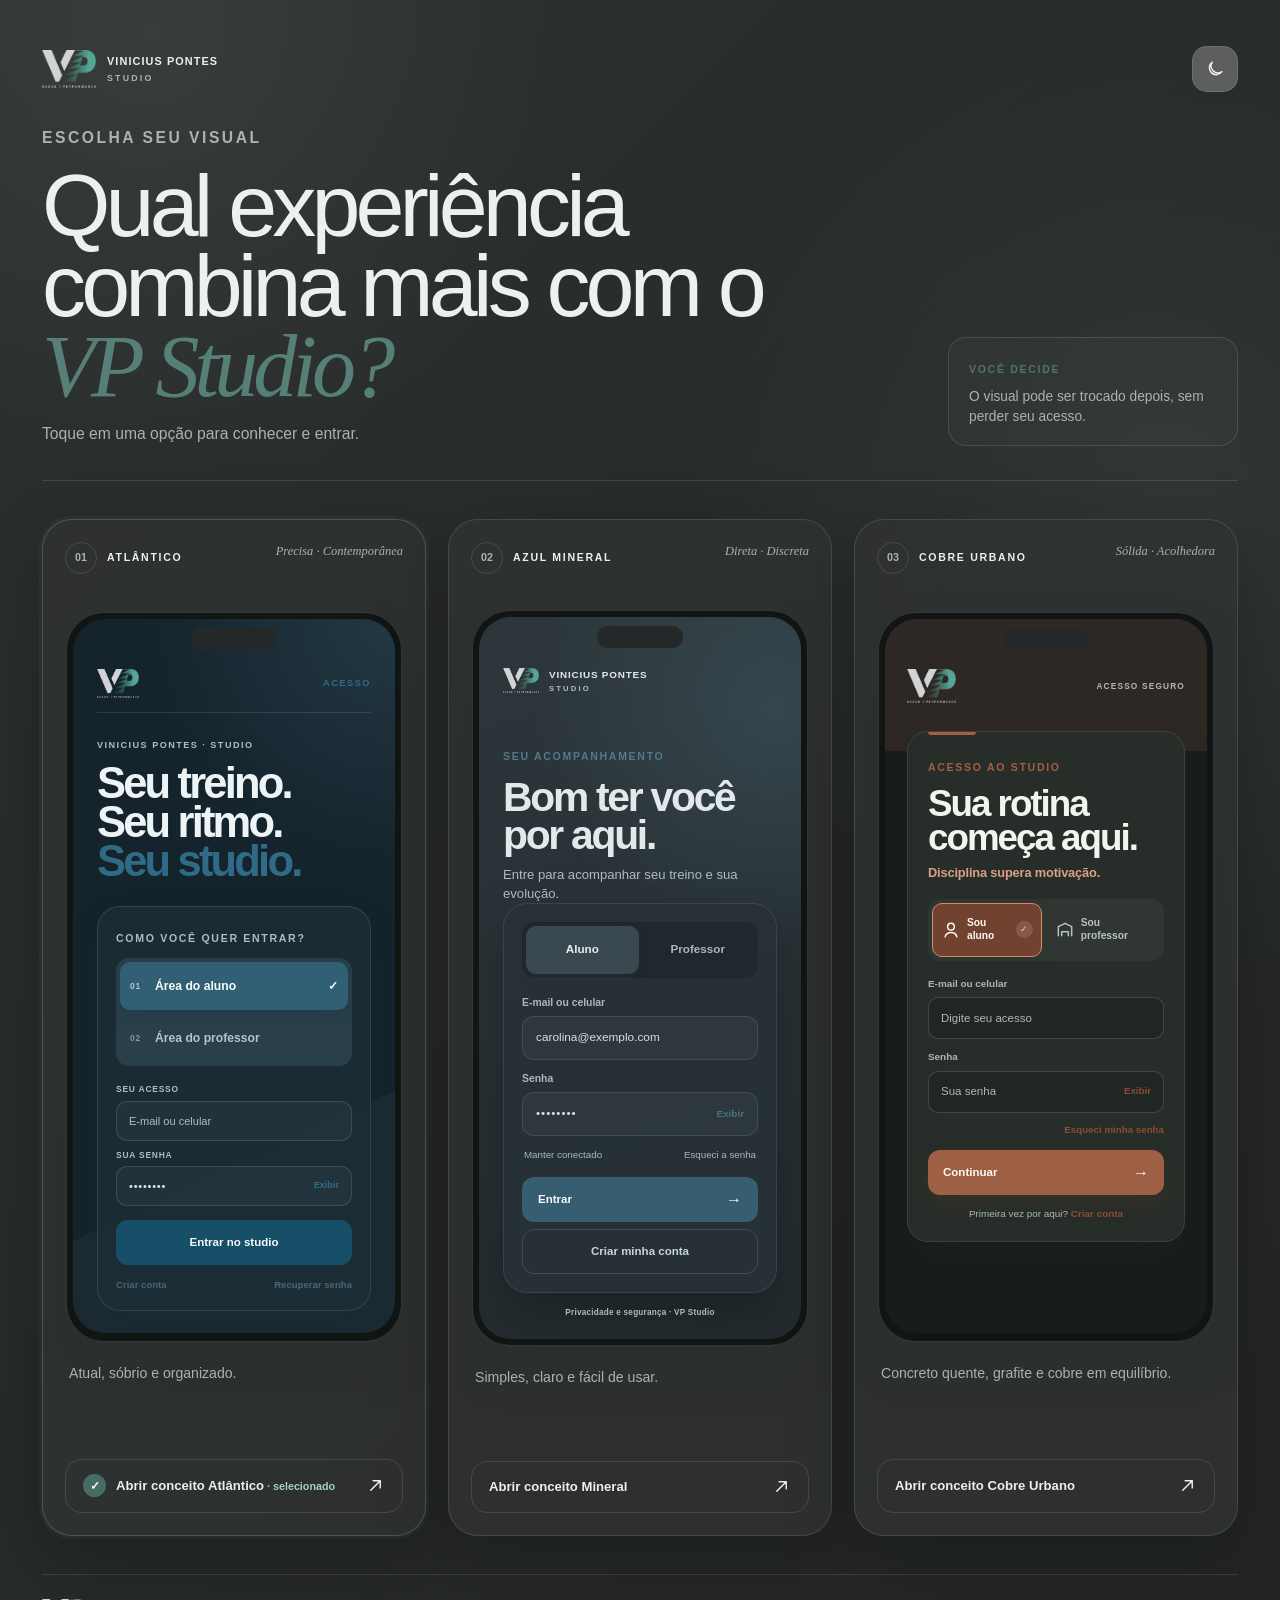
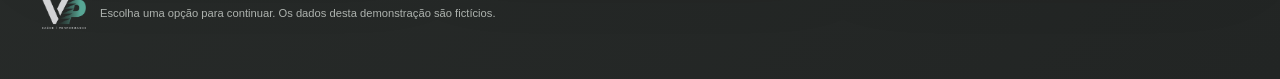
==== commit 502a6c1e: "Publicar logins refinados e previas proporcionais" ====
--- a/index.html
+++ b/index.html
@@ -10,9 +10,9 @@
     <meta name="apple-mobile-web-app-title" content="VP Studio" />
     <link rel="manifest" href="manifest.webmanifest" />
     <link rel="apple-touch-icon" href="assets/icons/icon-192.png" />
-    <link rel="stylesheet" href="styles.css?v=13" />
-    <link rel="stylesheet" href="experience-tokens.css?v=13" />
-    <link rel="stylesheet" href="login-options.css?v=13" id="experience-picker-styles" />
+    <link rel="stylesheet" href="styles.css?v=14" />
+    <link rel="stylesheet" href="experience-tokens.css?v=14" />
+    <link rel="stylesheet" href="login-options.css?v=14" id="experience-picker-styles" />
     <title>VP Studio</title>
   </head>
   <body>
@@ -244,17 +244,16 @@
               <div class="phone-frame">
                 <section class="login-preview login-preview--terracota" aria-label="Prévia do conceito Cobre Urbano">
                   <header class="clay-topbar">
-                    <span class="clay-mark"><img src="assets/brand/vp-logo.png" alt="VP Studio" /></span>
-                    <span class="clay-support">Ajuda</span>
+                    <span class="clay-mark"><img src="assets/brand/vp-logo-gradient.png" alt="VP Studio" /></span>
+                    <span class="clay-support">ACESSO SEGURO</span>
                   </header>
 
-                  <div class="clay-message">
-                    <span class="screen-label">VINICIUS PONTES STUDIO</span>
-                    <h2>Sua rotina<br />começa aqui.</h2>
-                    <p>Sua rotina de treinos em um só lugar.</p>
-                  </div>
-
                   <div class="clay-panel">
+                    <div class="clay-message">
+                      <span class="screen-label">ACESSO AO STUDIO</span>
+                      <h2>Sua rotina<br />começa aqui.</h2>
+                      <p>Disciplina supera motivação.</p>
+                    </div>
                     <div class="role-cards" role="group" aria-label="Tipo de acesso">
                       <button class="role-card is-active" type="button" data-preview-experience="terracota" data-preview-role="student" aria-pressed="true">
                         <svg viewBox="0 0 24 24" aria-hidden="true"><path d="M12 12a4 4 0 1 0 0-8 4 4 0 0 0 0 8ZM5 20c.8-3.3 3.2-5 7-5s6.2 1.7 7 5" /></svg>
@@ -282,7 +281,7 @@
                 </section>
               </div>
 
-              <p class="concept-description">Acolhedor, sólido e direto.</p>
+              <p class="concept-description">Concreto quente, grafite e cobre em equilíbrio.</p>
               <button class="open-concept" type="button" data-experience-choice="terracota">
                 <span>Abrir conceito Cobre Urbano</span>
                 <svg viewBox="0 0 24 24" aria-hidden="true"><path d="M6 18 18 6M9 6h9v9" /></svg>
@@ -1054,6 +1053,6 @@
       </div>
     </dialog>
 
-    <script type="module" src="app.js?v=13"></script>
+    <script type="module" src="app.js?v=14"></script>
   </body>
 </html>
--- a/styles.css
+++ b/styles.css
@@ -4199,16 +4199,18 @@
 
   .login-motto {
     display: block;
-    margin-top: 12px;
+    max-width: 18ch;
+    margin-top: 16px;
     color: var(--ink);
     font-family: var(--font-display);
-    font-size: .98rem;
-    font-weight: 700;
-    letter-spacing: -.01em;
+    font-size: clamp(1.35rem, 6.4vw, 1.8rem);
+    font-weight: 720;
+    letter-spacing: -.035em;
+    line-height: 1.04;
   }
 
   .login-heading .login-instruction {
-    margin-top: 6px;
+    margin-top: 12px;
   }
 
   .workspace-shell.is-active {
--- a/experience-tokens.css
+++ b/experience-tokens.css
@@ -158,53 +158,53 @@
   --font-display: "Bahnschrift", "Aptos Display", "Trebuchet MS", sans-serif;
   --font-body: "Aptos", "Segoe UI Variable Text", "Calibri", sans-serif;
 
-  --canvas: #f1f1ee;
-  --canvas-deep: #e5e7e3;
-  --surface: #f8f8f5;
-  --surface-raised: #ffffff;
-  --surface-muted: #e2e5e1;
-  --surface-strong: #293031;
-  --surface-strong-2: #343c3d;
-  --ink: #202625;
-  --ink-soft: #3d4744;
-  --muted: #5f6a66;
-  --muted-2: #7b8581;
-  --line: #cfd4d0;
-  --line-strong: #b8c0bb;
-  --accent: #925036;
-  --accent-strong: #713a29;
-  --accent-soft: #e8d8cf;
-  --accent-pale: #f2e7e1;
-  --shadow-sm: 0 2px 4px rgb(37 45 44 / 5%), 0 10px 28px rgb(37 45 44 / 7%);
-  --shadow-md: 0 22px 58px rgb(37 45 44 / 14%);
+  --canvas: #ebe8e2;
+  --canvas-deep: #ded9d0;
+  --surface: #f5f2ec;
+  --surface-raised: #fffdf8;
+  --surface-muted: #e6e1d8;
+  --surface-strong: #252c2a;
+  --surface-strong-2: #333b38;
+  --ink: #232a28;
+  --ink-soft: #414b47;
+  --muted: #656e69;
+  --muted-2: #858d88;
+  --line: #d3cdc3;
+  --line-strong: #bdb5a9;
+  --accent: #a35f43;
+  --accent-strong: #77422f;
+  --accent-soft: #ead8ce;
+  --accent-pale: #f3e8e1;
+  --shadow-sm: 0 2px 4px rgb(44 39 34 / 5%), 0 10px 28px rgb(44 39 34 / 7%);
+  --shadow-md: 0 22px 58px rgb(44 39 34 / 14%);
   --radius-xs: 7px;
   --radius-sm: 11px;
   --radius-md: 17px;
   --radius-lg: 23px;
   --rail-width: 234px;
-  --role-active-bg: #30383a;
+  --role-active-bg: #303735;
   --role-active-fg: #fffaf6;
-  --role-active-line: #30383a;
+  --role-active-line: #303735;
 
   --experience-rail-width: 234px;
-  --experience-rail-bg: #293031;
+  --experience-rail-bg: #252c2a;
   --experience-rail-fg: #f5f6f2;
   --experience-rail-muted: #aeb8b3;
   --experience-rail-line: rgb(230 237 233 / 13%);
   --experience-nav-hover: rgb(230 237 233 / 7%);
-  --experience-nav-active-bg: #925036;
+  --experience-nav-active-bg: #a35f43;
   --experience-nav-active-fg: #fffaf6;
   --experience-nav-active-marker: transparent;
   --experience-nav-radius: 11px;
 
-  --experience-header-bg: color-mix(in srgb, #f1f1ee 94%, transparent);
-  --experience-header-line: #cfd4d0;
+  --experience-header-bg: color-mix(in srgb, #ebe8e2 94%, transparent);
+  --experience-header-line: #d3cdc3;
   --experience-header-blur: 16px;
 
   --experience-tabbar-bg: color-mix(in srgb, #ffffff 96%, transparent);
-  --experience-tabbar-line: #cbd1cd;
-  --experience-tabbar-shadow: 0 -10px 32px rgb(37 45 44 / 10%);
-  --experience-tab-active-bg: #30383a;
+  --experience-tabbar-line: #d3cdc3;
+  --experience-tabbar-shadow: 0 -10px 32px rgb(44 39 34 / 10%);
+  --experience-tab-active-bg: #303735;
   --experience-tab-active-fg: #fffaf6;
   --experience-tab-radius: 11px;
 
@@ -212,9 +212,9 @@
   --experience-card-radius: 17px;
   --experience-panel-radius: 23px;
   --experience-card-bg: #f8f8f5;
-  --experience-card-line: #cfd4d0;
-  --experience-card-shadow: 0 2px 4px rgb(37 45 44 / 5%), 0 10px 28px rgb(37 45 44 / 7%);
-  --experience-raised-shadow: 0 22px 58px rgb(37 45 44 / 14%);
+  --experience-card-line: #d3cdc3;
+  --experience-card-shadow: 0 2px 4px rgb(44 39 34 / 5%), 0 10px 28px rgb(44 39 34 / 7%);
+  --experience-raised-shadow: 0 22px 58px rgb(44 39 34 / 14%);
   --experience-page-max: 1420px;
   --experience-page-gap: clamp(19px, 2vw, 30px);
   --experience-card-padding: clamp(19px, 2vw, 27px);
@@ -222,23 +222,23 @@
 
 html[data-experience="terracota"][data-theme="dark"] {
   color-scheme: dark;
-  --canvas: #171b1a;
-  --canvas-deep: #111413;
-  --surface: #202624;
-  --surface-raised: #262d2b;
-  --surface-muted: #303834;
-  --surface-strong: #111514;
-  --surface-strong-2: #29312e;
+  --canvas: #181d1b;
+  --canvas-deep: #111513;
+  --surface: #202623;
+  --surface-raised: #272d29;
+  --surface-muted: #303733;
+  --surface-strong: #111513;
+  --surface-strong-2: #2a312d;
   --ink: #f2f4f0;
   --ink-soft: #d4dad5;
   --muted: #aeb8b2;
   --muted-2: #87928c;
-  --line: #3e4843;
-  --line-strong: #52605a;
-  --accent: #d28a68;
-  --accent-strong: #e2a283;
-  --accent-soft: #4a342d;
-  --accent-pale: #3b2d28;
+  --line: #414943;
+  --line-strong: #56615a;
+  --accent: #d18b69;
+  --accent-strong: #e4a788;
+  --accent-soft: #49352d;
+  --accent-pale: #392e29;
   --shadow-sm: 0 2px 4px rgb(0 0 0 / 20%), 0 10px 28px rgb(0 0 0 / 18%);
   --shadow-md: 0 22px 60px rgb(0 0 0 / 36%);
   --role-active-bg: #8c4b34;
@@ -252,15 +252,15 @@
   --experience-nav-hover: rgb(231 239 234 / 7%);
   --experience-nav-active-bg: #8c4b34;
   --experience-nav-active-fg: #fff8f3;
-  --experience-header-bg: color-mix(in srgb, #171b1a 94%, transparent);
-  --experience-header-line: #3e4843;
+  --experience-header-bg: color-mix(in srgb, #181d1b 94%, transparent);
+  --experience-header-line: #414943;
   --experience-tabbar-bg: color-mix(in srgb, #202624 96%, transparent);
   --experience-tabbar-line: #46524c;
   --experience-tabbar-shadow: 0 -12px 34px rgb(0 0 0 / 30%);
   --experience-tab-active-bg: #8c4b34;
   --experience-tab-active-fg: #fff8f3;
-  --experience-card-bg: #202624;
-  --experience-card-line: #3e4843;
+  --experience-card-bg: #202623;
+  --experience-card-line: #414943;
   --experience-card-shadow: 0 2px 4px rgb(0 0 0 / 18%), 0 10px 28px rgb(0 0 0 / 17%);
   --experience-raised-shadow: 0 22px 60px rgb(0 0 0 / 34%);
 }
@@ -610,17 +610,30 @@
   bottom: clamp(30px, 5vw, 70px);
 }
 
-html[data-experience="terracota"] .login-panel__body {
+html[data-experience="terracota"] .login-screen[data-concept="terracota"] .login-panel__body {
   width: min(100%, 540px);
   padding: 36px;
   border: 1px solid var(--experience-card-line);
-  border-top: 5px solid var(--accent);
+  border-radius: 20px;
   background: var(--surface-raised);
   box-shadow: var(--experience-raised-shadow);
+  overflow: hidden;
+  position: relative;
+}
+
+html[data-experience="terracota"] .login-screen[data-concept="terracota"] .login-panel__body::before {
+  position: absolute;
+  top: 0;
+  left: 36px;
+  width: 54px;
+  height: 3px;
+  border-radius: 0 0 3px 3px;
+  background: var(--accent);
+  content: "";
 }
 
 html[data-experience="terracota"] .role-selector {
-  gap: 8px;
+  gap: 4px;
   padding: 4px;
   border: 0;
   background: var(--surface-muted);
@@ -630,6 +643,11 @@
   min-height: 70px;
   padding-right: 46px;
   color: var(--muted);
+}
+
+html[data-experience="terracota"] .role-selector__item.is-active .role-selector__state {
+  color: var(--accent);
+  background: rgb(255 255 255 / 13%);
 }
 
 html[data-experience="terracota"] .role-selector__state,
@@ -858,8 +876,13 @@
   }
 
   html[data-experience] .login-panel__body {
-    width: min(100%, 560px);
-    margin: clamp(24px, 6vh, 56px) auto 0;
+    width: min(100%, 500px);
+    margin: clamp(26px, 6vh, 52px) auto max(24px, env(safe-area-inset-bottom));
+    padding: clamp(24px, 6vw, 34px);
+    border: 1px solid var(--experience-card-line);
+    border-radius: var(--experience-panel-radius);
+    background: color-mix(in srgb, var(--surface-raised) 96%, transparent);
+    box-shadow: var(--experience-card-shadow);
   }
 
   html[data-experience="mineral"] .login-panel {
@@ -870,7 +893,7 @@
 
   html[data-experience="mineral"] .login-panel__body {
     width: min(100%, 500px);
-    margin-top: clamp(28px, 7vh, 72px);
+    margin-top: clamp(26px, 6vh, 52px);
     padding: clamp(24px, 6vw, 34px);
     border: 1px solid var(--experience-card-line);
     border-radius: 18px;
@@ -904,20 +927,39 @@
     border-top-width: 1px;
   }
 
-  html[data-experience="terracota"] .login-panel__body {
-    width: 100%;
-    margin: clamp(28px, 7vh, 64px) auto 0;
-    padding: 0;
-    border: 0;
-    background: transparent;
-    box-shadow: none;
+  html[data-experience="terracota"] .login-screen[data-concept="terracota"] .login-panel__body {
+    width: min(100%, 500px);
+    margin: clamp(26px, 6vh, 52px) auto max(24px, env(safe-area-inset-bottom));
+    padding: clamp(24px, 6vw, 32px);
+    border: 1px solid var(--experience-card-line);
+    border-radius: 20px;
+    background: var(--surface-raised);
+    box-shadow: var(--experience-card-shadow);
   }
 
   html[data-experience="terracota"] .login-panel {
     background:
-      radial-gradient(circle at 100% 0, var(--accent-soft), transparent 32%),
-      linear-gradient(160deg, transparent 0 72%, color-mix(in srgb, var(--accent) 6%, transparent) 72%),
+      linear-gradient(
+        180deg,
+        color-mix(in srgb, var(--accent-pale) 58%, var(--canvas)) 0 164px,
+        var(--canvas) 164px
+      ),
       var(--canvas);
+  }
+
+  html[data-experience="terracota"] .login-heading .overline {
+    color: var(--accent-strong);
+  }
+
+  html[data-experience="terracota"] .login-heading h2 {
+    max-width: 390px;
+    font-weight: 650;
+    letter-spacing: -.045em;
+    line-height: .98;
+  }
+
+  html[data-experience="terracota"] .login-motto {
+    color: var(--accent-strong);
   }
 
   html[data-experience="terracota"] .role-selector {
@@ -961,11 +1003,12 @@
     border-radius: var(--experience-tab-radius);
   }
 
-  html[data-experience="editorial"] .login-panel__body {
-    width: 100%;
-    margin: clamp(28px, 7vh, 68px) auto 0;
-    padding: 24px;
+  html[data-experience="editorial"] .login-screen[data-concept="editorial"] .login-panel__body {
+    width: min(100%, 500px);
+    margin: clamp(26px, 6vh, 52px) auto max(24px, env(safe-area-inset-bottom));
+    padding: clamp(24px, 6vw, 32px);
     border: 1px solid var(--experience-card-line);
+    border-radius: 20px;
     background: color-mix(in srgb, var(--surface-raised) 94%, transparent);
     box-shadow: var(--experience-card-shadow);
   }
@@ -983,6 +1026,10 @@
     line-height: 1;
   }
 
+  html[data-experience="editorial"] .login-motto {
+    color: var(--accent-strong);
+  }
+
   html[data-experience="editorial"] .role-selector {
     grid-template-columns: 1fr 1fr;
     gap: 4px;
@@ -1040,11 +1087,12 @@
     padding-left: 16px;
   }
 
-  html[data-experience="mineral"] .login-panel__body {
+  html[data-experience] .login-panel__body {
     padding: 20px;
   }
 
-  html[data-experience="editorial"] .login-panel__body {
+  html[data-experience="terracota"] .login-screen[data-concept="terracota"] .login-panel__body,
+  html[data-experience="editorial"] .login-screen[data-concept="editorial"] .login-panel__body {
     padding: 20px;
   }
 
--- a/login-options.css
+++ b/login-options.css
@@ -593,99 +593,112 @@
 /* Concept 02: Cobre Urbano */
 .login-preview--terracota {
   flex-direction: column;
-  padding: 49px 20px 20px;
-  color: #202625;
+  padding: 50px 22px 22px;
+  color: #232a28;
   background:
-    radial-gradient(circle at 100% 0, rgba(146, 80, 54, 0.16), transparent 31%),
-    linear-gradient(150deg, transparent 0 66%, rgba(41, 48, 49, 0.045) 66%),
-    #e8eae7;
+    linear-gradient(180deg, #ded9d0 0 132px, transparent 132px),
+    #ebe8e2;
 }
 
 .clay-topbar {
   display: flex;
+  min-height: 34px;
   align-items: center;
   justify-content: space-between;
 }
 
 .clay-mark {
-  display: grid;
-  width: 45px;
-  height: 45px;
-  place-items: center;
-  border: 1px solid rgba(47, 57, 55, 0.1);
-  border-radius: 12px;
-  background: #f9faf8;
-  box-shadow: 0 8px 18px rgba(36, 45, 43, 0.08);
+  display: flex;
+  align-items: center;
 }
 
 .clay-mark img {
-  width: 33px;
-  height: 25px;
+  width: 52px;
+  height: 34px;
   object-fit: contain;
+  object-position: left center;
 }
 
 .clay-support {
-  padding-bottom: 2px;
-  border-bottom: 1px solid #707c78;
-  color: #5f6a66;
-  font-size: 0.65rem;
-  font-weight: 700;
+  color: #69716d;
+  font-size: 0.52rem;
+  font-weight: 800;
+  letter-spacing: 0.14em;
 }
 
 .clay-message {
-  max-width: 280px;
-  margin-top: 36px;
+  max-width: 290px;
+  margin-bottom: 18px;
+  padding-top: 2px;
 }
 
 .clay-message .screen-label {
-  color: #925036;
+  color: #a35f43;
 }
 
 .clay-message h2 {
-  margin: 10px 0;
+  margin: 10px 0 8px;
   font-family: var(--display);
-  font-size: 2.55rem;
-  font-weight: 620;
+  font-size: 2.3rem;
+  font-weight: 650;
   letter-spacing: -0.055em;
-  line-height: 0.94;
+  line-height: 0.93;
 }
 
 .clay-message p {
-  max-width: 255px;
+  max-width: 250px;
   margin: 0;
-  color: #5f6a66;
-  font-size: 0.78rem;
-  line-height: 1.45;
+  color: #77422f;
+  font-size: 0.8rem;
+  font-weight: 750;
+  letter-spacing: -0.012em;
+  line-height: 1.35;
 }
 
 .clay-panel {
-  margin-top: auto;
-  padding: 18px;
-  border: 1px solid rgba(47, 57, 55, 0.11);
-  border-radius: 23px;
-  background: rgba(250, 251, 249, 0.92);
-  box-shadow: 0 22px 45px rgba(36, 45, 43, 0.13);
+  position: relative;
+  margin-top: 28px;
+  padding: 20px;
+  overflow: hidden;
+  border: 1px solid rgba(77, 69, 59, 0.14);
+  border-radius: 21px;
+  background: #fffdf8;
+  box-shadow: 0 20px 44px rgba(49, 42, 35, 0.12);
+}
+
+.clay-panel::before {
+  position: absolute;
+  top: 0;
+  left: 20px;
+  width: 48px;
+  height: 3px;
+  border-radius: 0 0 3px 3px;
+  background: #a35f43;
+  content: "";
 }
 
 .role-cards {
   display: grid;
   grid-template-columns: 1fr 1fr;
-  gap: 8px;
-  margin-bottom: 17px;
+  gap: 4px;
+  margin-bottom: 16px;
+  padding: 4px;
+  border-radius: 13px;
+  background: #e8e3da;
 }
 
 .role-card {
   position: relative;
   display: grid;
-  min-height: 62px;
-  grid-template-columns: 22px 1fr 18px;
-  align-items: center;
-  gap: 7px;
-  padding: 10px;
-  border: 1px solid rgba(47, 57, 55, 0.14);
-  border-radius: 13px;
-  color: #4d5955;
-  background: #e5e8e4;
+  min-height: 54px;
+  grid-template-columns: 20px 1fr 17px;
+  align-items: center;
+  gap: 6px;
+  padding: 8px;
+  border: 1px solid transparent;
+  border-radius: 10px;
+  color: #59625e;
+  background: transparent;
   font: inherit;
   cursor: pointer;
   text-align: left;
@@ -693,14 +706,14 @@
 }
 
 .role-card.is-active {
-  border-color: #30383a;
+  border-color: #303735;
   color: #fffaf6;
-  background: #30383a;
-  box-shadow: 0 8px 18px rgba(37, 45, 44, 0.16);
+  background: #303735;
+  box-shadow: 0 6px 14px rgba(43, 50, 47, 0.15);
 }
 
 .role-card svg {
-  width: 22px;
+  width: 20px;
 }
 
 .role-card b {
@@ -710,11 +723,12 @@
 
 .role-card i {
   display: grid;
-  width: 18px;
-  height: 18px;
+  width: 17px;
+  height: 17px;
   place-items: center;
   border-radius: 50%;
-  background: rgba(255, 255, 255, 0.16);
+  color: #f4c0a5;
+  background: rgba(255, 255, 255, 0.13);
   font-size: 0.58rem;
   font-style: normal;
   opacity: 0;
@@ -726,20 +740,22 @@
 
 .clay-field {
   display: grid;
-  gap: 5px;
-  margin-top: 10px;
-  color: #596560;
+  gap: 6px;
+  margin-top: 11px;
+  color: #626a66;
   font-size: 0.62rem;
   font-weight: 800;
 }
 
 .clay-input {
   display: flex;
-  min-height: 40px;
-  align-items: center;
-  padding: 0 4px;
-  border-bottom: 1px solid rgba(47, 57, 55, 0.22);
-  color: #7d8984;
+  min-height: 42px;
+  align-items: center;
+  padding: 0 12px;
+  border: 1px solid rgba(77, 69, 59, 0.17);
+  border-radius: 10px;
+  color: #7d8581;
+  background: #fbf9f4;
   font-size: 0.72rem;
   font-weight: 500;
 }
@@ -749,14 +765,14 @@
 }
 
 .clay-input b {
-  color: #80452f;
+  color: #8a4c35;
   font-size: 0.61rem;
 }
 
 .clay-forgot {
   display: block;
   margin: 10px 0 13px;
-  color: #80452f;
+  color: #8a4c35;
   font-size: 0.61rem;
   font-weight: 700;
   text-align: right;
@@ -765,8 +781,9 @@
 .clay-primary {
   justify-content: space-between;
   padding: 0 15px;
-  color: #f8faf7;
-  background: #30383a;
+  color: #fffaf6;
+  background: #77422f;
+  box-shadow: 0 9px 18px rgba(119, 66, 47, 0.18);
 }
 
 .clay-primary b {
@@ -775,13 +792,13 @@
 
 .clay-account {
   margin: 12px 0 0;
-  color: #5f6a66;
+  color: #656e69;
   font-size: 0.62rem;
   text-align: center;
 }
 
 .clay-account strong {
-  color: #80452f;
+  color: #8a4c35;
 }
 
 /* Concept 03: Atlântico */
@@ -1008,19 +1025,23 @@
 
   .phone-frame {
     position: relative;
-    height: 428px;
-    max-width: 260px;
+    width: 390px;
+    max-width: none;
+    height: auto;
+    margin-right: 0;
+    margin-bottom: -262px;
+    margin-left: calc(50% - 195px);
+    transform: scale(.64);
+    transform-origin: top center;
   }
 
   .login-preview {
-    position: absolute;
-    top: 7px;
-    left: 7px;
-    width: 172.414%;
-    height: 714px;
+    position: relative;
+    inset: auto;
+    width: auto;
+    height: auto;
     min-height: 714px;
-    transform: scale(.58);
-    transform-origin: top left;
+    transform: none;
   }
 
   .concept-description {
@@ -1030,6 +1051,50 @@
 
   .page-footer {
     align-items: flex-start;
+  }
+}
+
+@media (max-width: 340px) {
+  .phone-frame {
+    margin-bottom: -306px;
+    transform: scale(.58);
+  }
+}
+
+@media (min-width: 480px) and (max-width: 719px) {
+  .phone-frame {
+    margin-bottom: -73px;
+    transform: scale(.9);
+  }
+}
+
+@media (pointer: coarse) and (max-width: 719px) {
+  .role-segment button,
+  .role-card,
+  .editorial-roles > button {
+    position: relative;
+  }
+
+  .role-segment button::after,
+  .role-card::after {
+    position: absolute;
+    z-index: 3;
+    inset: -14px 0;
+    content: "";
+  }
+
+  .editorial-roles > button:first-child::after {
+    position: absolute;
+    z-index: 3;
+    inset: -28px 0 0;
+    content: "";
+  }
+
+  .editorial-roles > button:last-child::after {
+    position: absolute;
+    z-index: 3;
+    inset: 0 0 -28px;
+    content: "";
   }
 }
 
@@ -1162,15 +1227,17 @@
 html[data-theme="dark"] .login-preview--terracota {
   color: #f2f4f0;
   background:
-    radial-gradient(circle at 100% 0, rgba(210, 138, 104, 0.16), transparent 31%),
-    linear-gradient(150deg, transparent 0 66%, rgba(255, 255, 255, 0.03) 66%),
-    #1c2220;
-}
-
-html[data-theme="dark"] .clay-mark,
+    linear-gradient(180deg, #2e2824 0 132px, transparent 132px),
+    #181d1b;
+}
+
 html[data-theme="dark"] .clay-panel {
   border-color: rgba(228, 238, 232, 0.1);
-  background: #262d2b;
+  background: #272d29;
+}
+
+html[data-theme="dark"] .clay-mark {
+  background: transparent;
 }
 
 html[data-theme="dark"] .clay-message p,
@@ -1180,26 +1247,35 @@
   color: #aeb8b2;
 }
 
+html[data-theme="dark"] .clay-message p {
+  color: #dba083;
+}
+
 html[data-theme="dark"] .role-card {
-  border-color: rgba(228, 238, 232, 0.12);
+  border-color: transparent;
   color: #b8c3bd;
-  background: #303834;
+  background: transparent;
+}
+
+html[data-theme="dark"] .role-cards {
+  background: #303733;
 }
 
 html[data-theme="dark"] .role-card.is-active {
-  border-color: #c97c59;
+  border-color: #d18b69;
   color: #fff8f3;
-  background: #8c4b34;
+  background: #71422f;
 }
 
 html[data-theme="dark"] .clay-input {
   border-color: rgba(228, 238, 232, 0.17);
   color: #aeb8b2;
+  background: #202623;
 }
 
 html[data-theme="dark"] .clay-primary {
-  color: #f7faf7;
-  background: #394442;
+  color: #fff8f3;
+  background: #9d6045;
 }
 
 html[data-theme="dark"] .login-preview--editorial {
